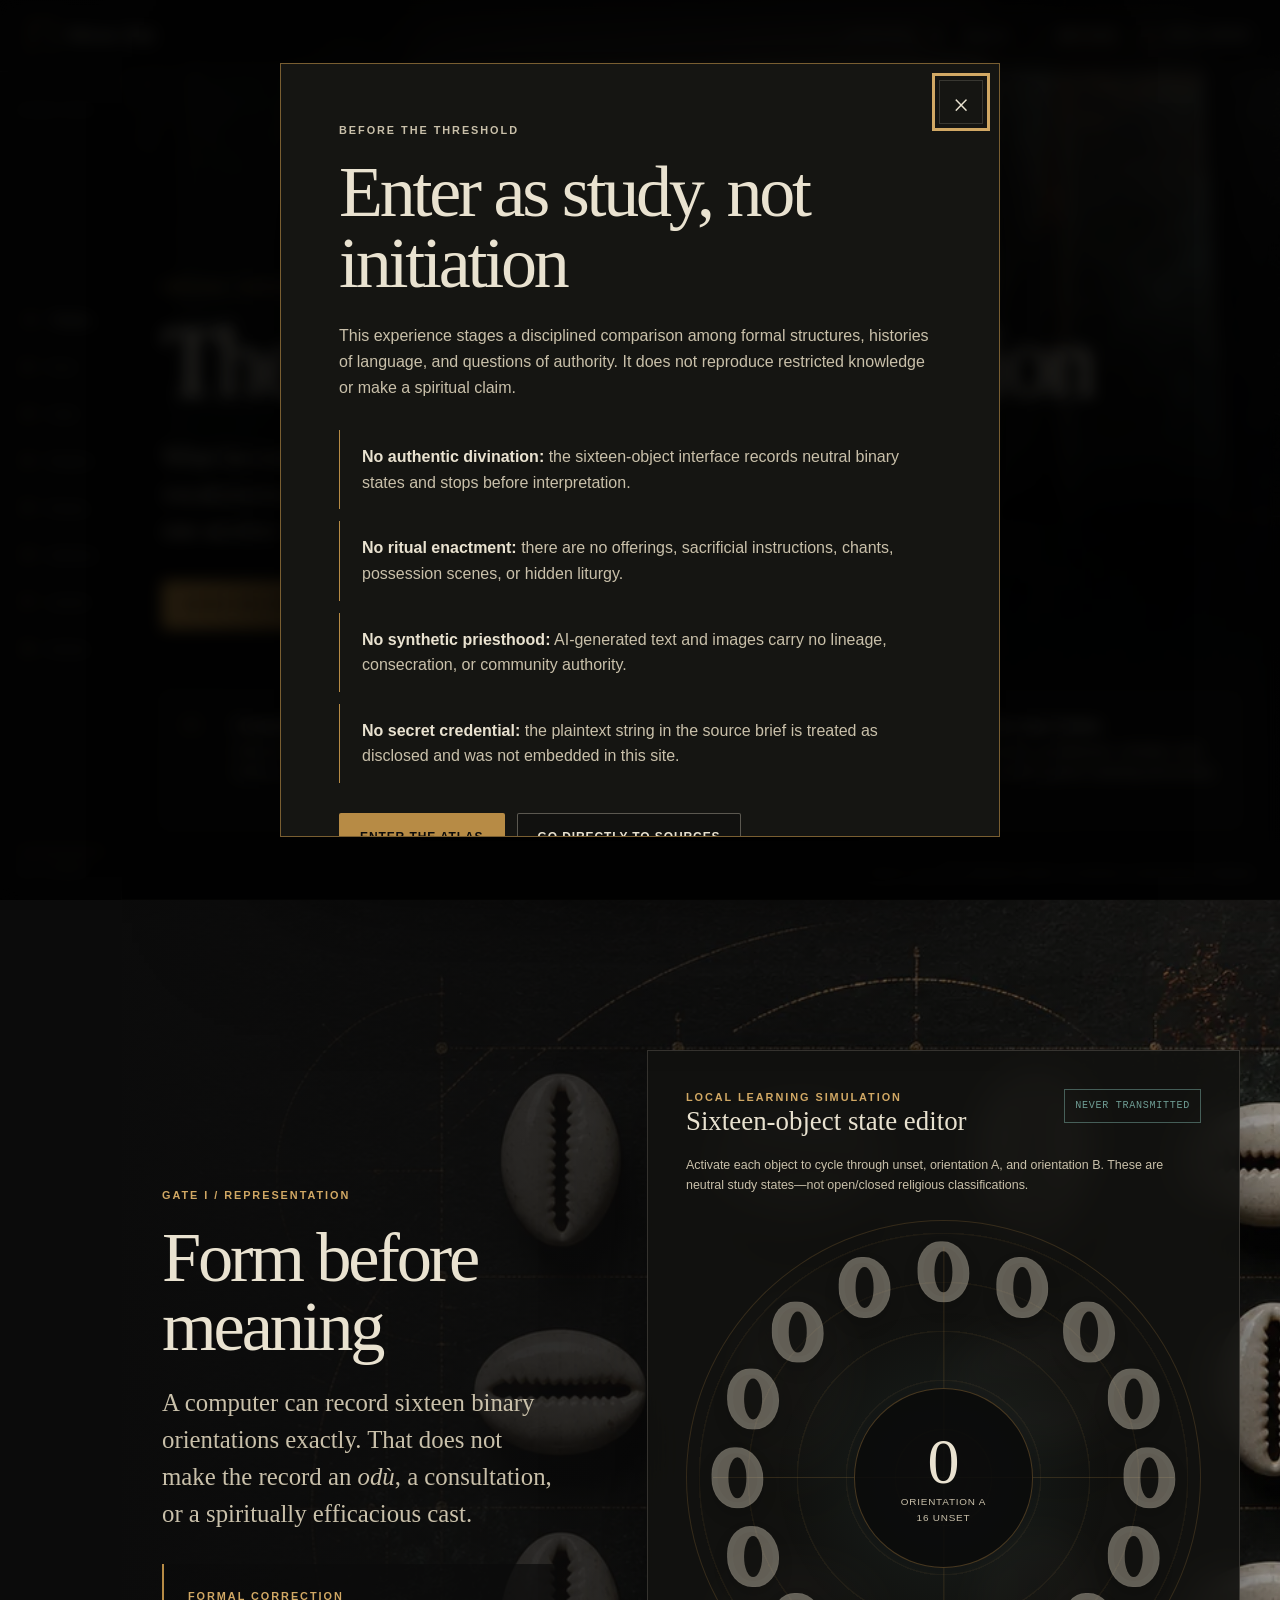
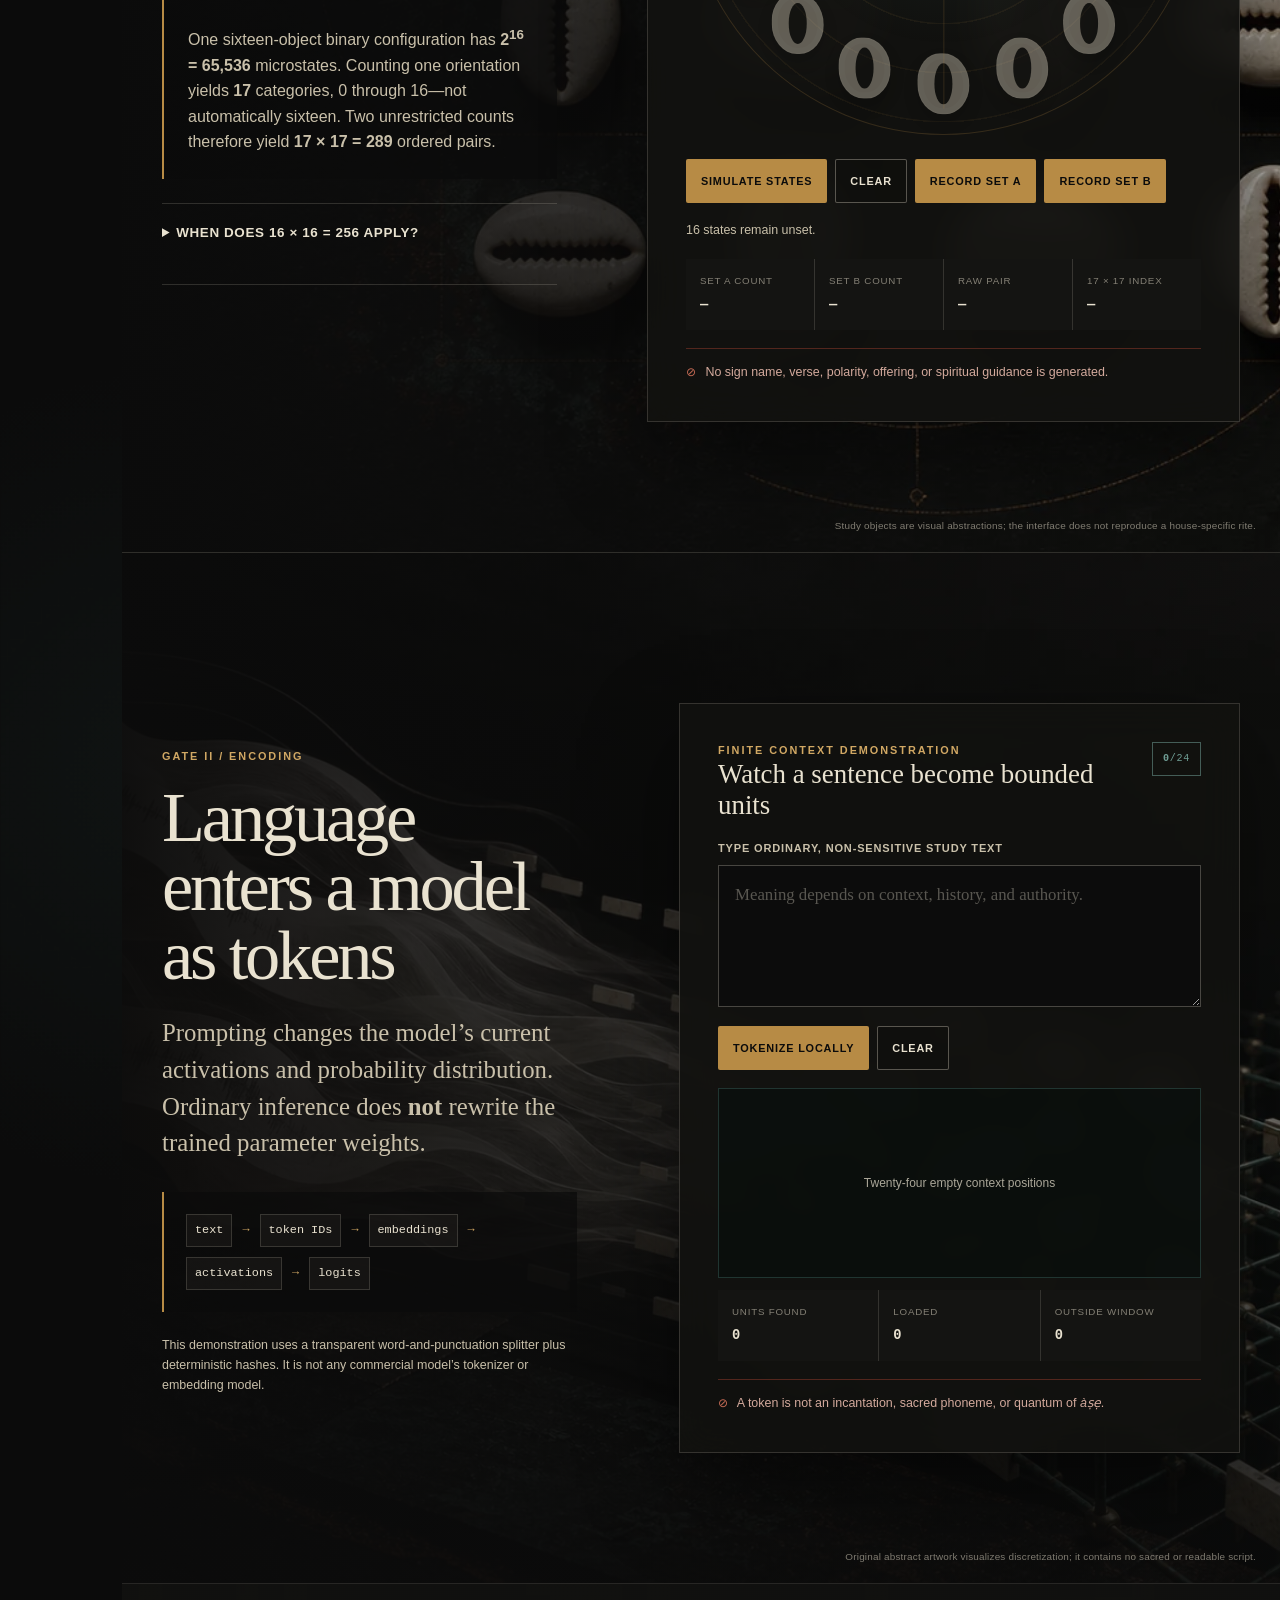
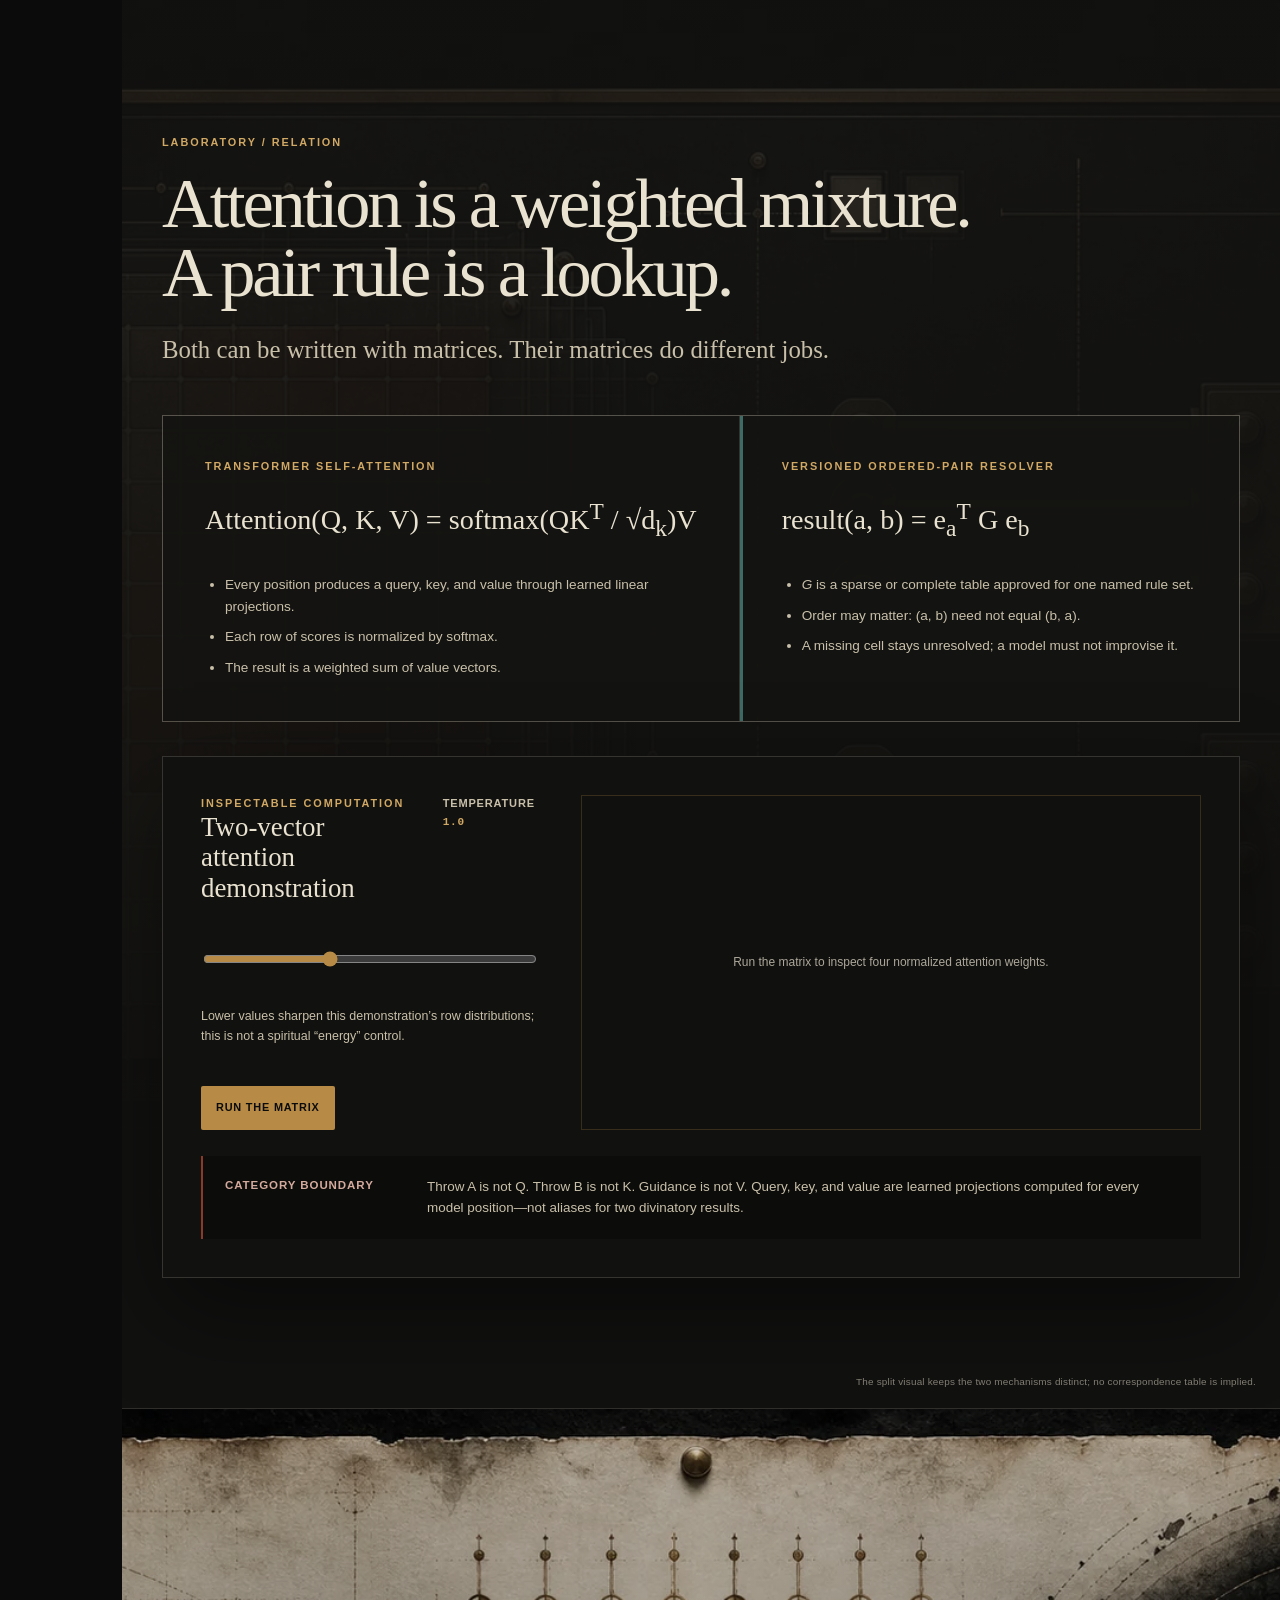
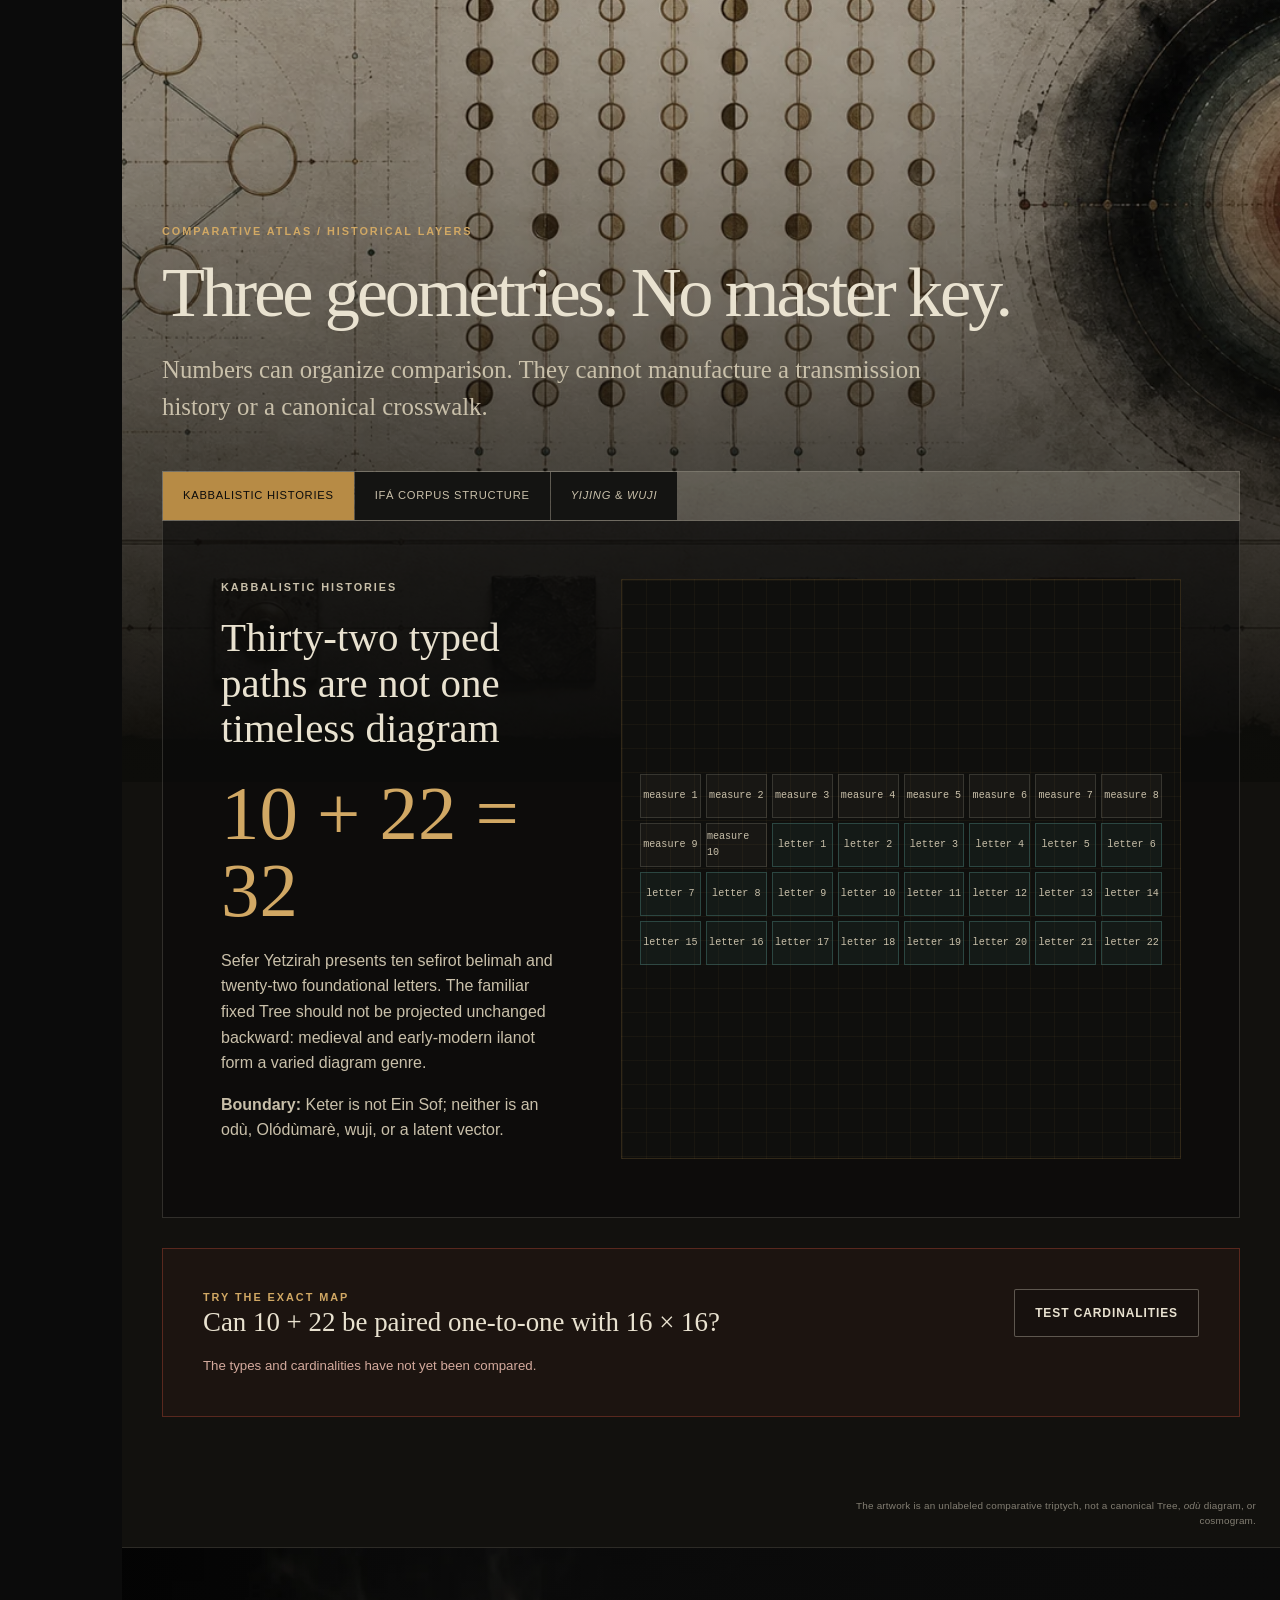
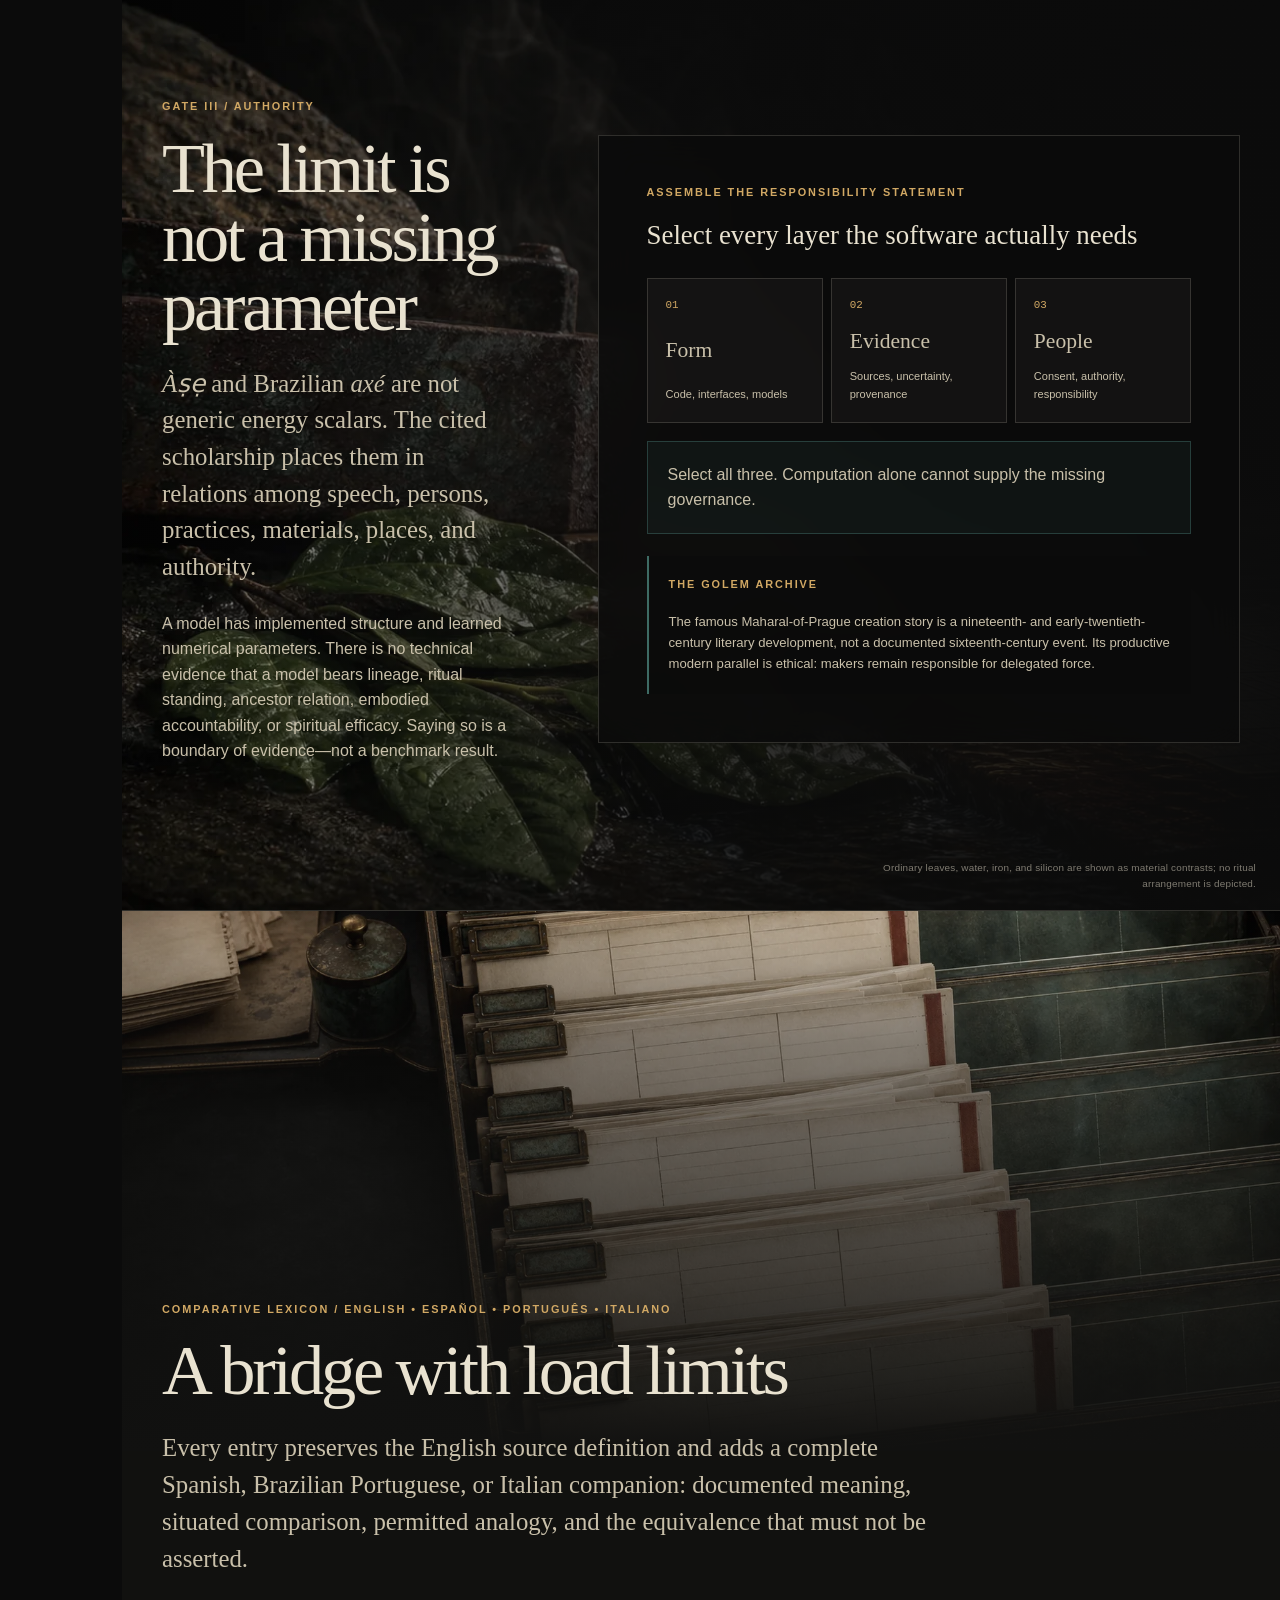
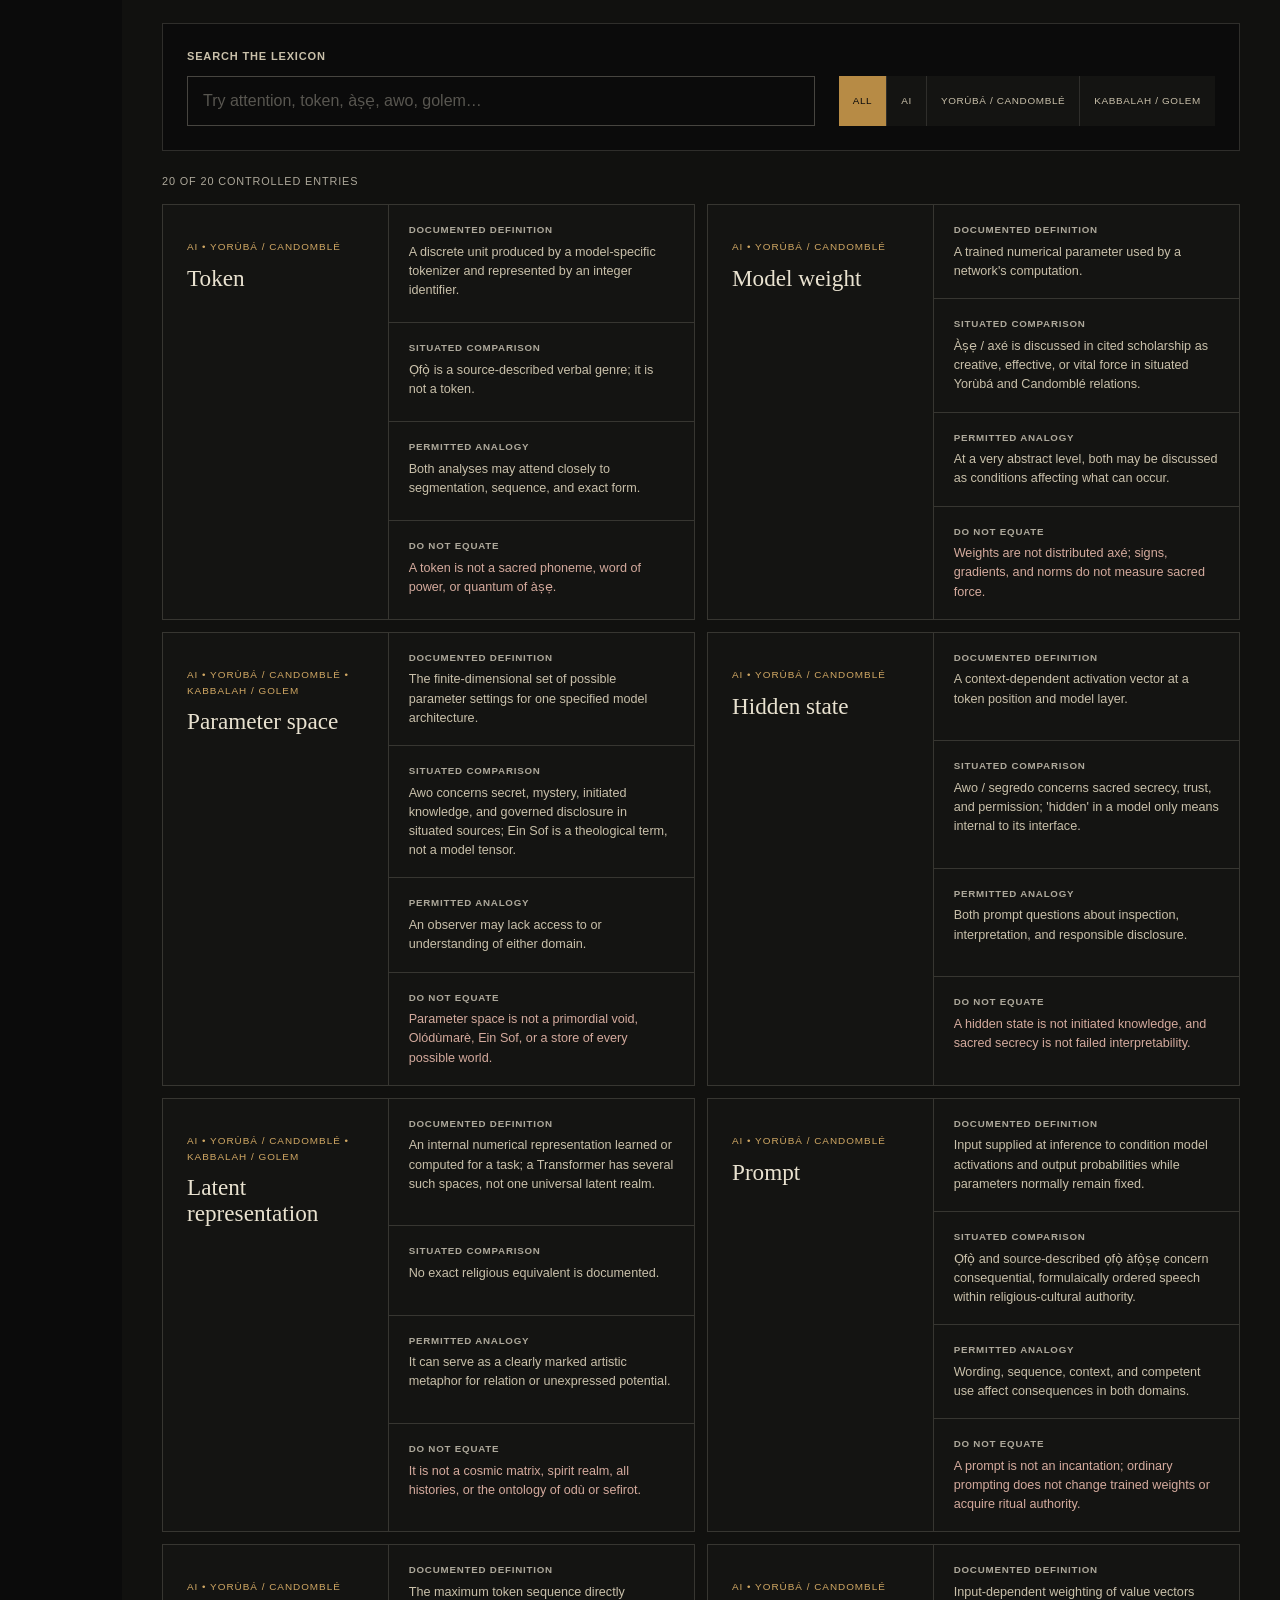
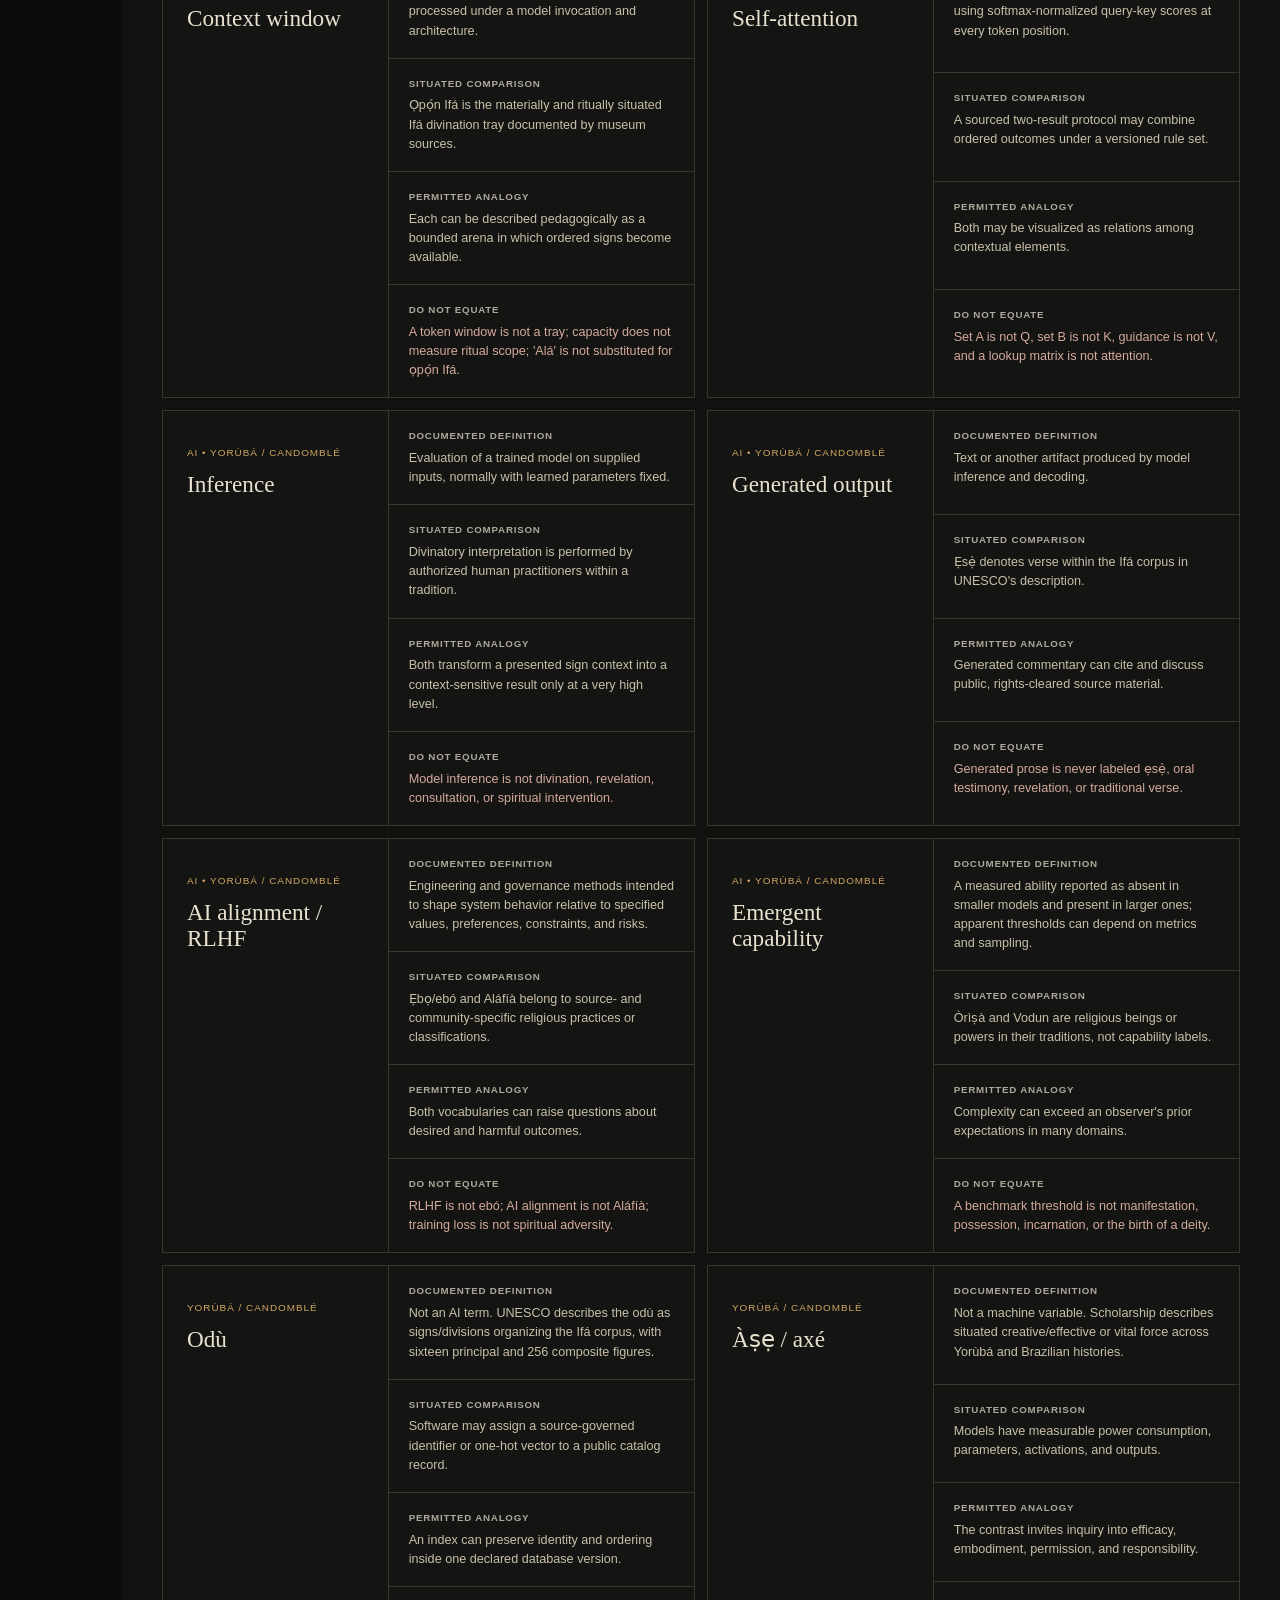
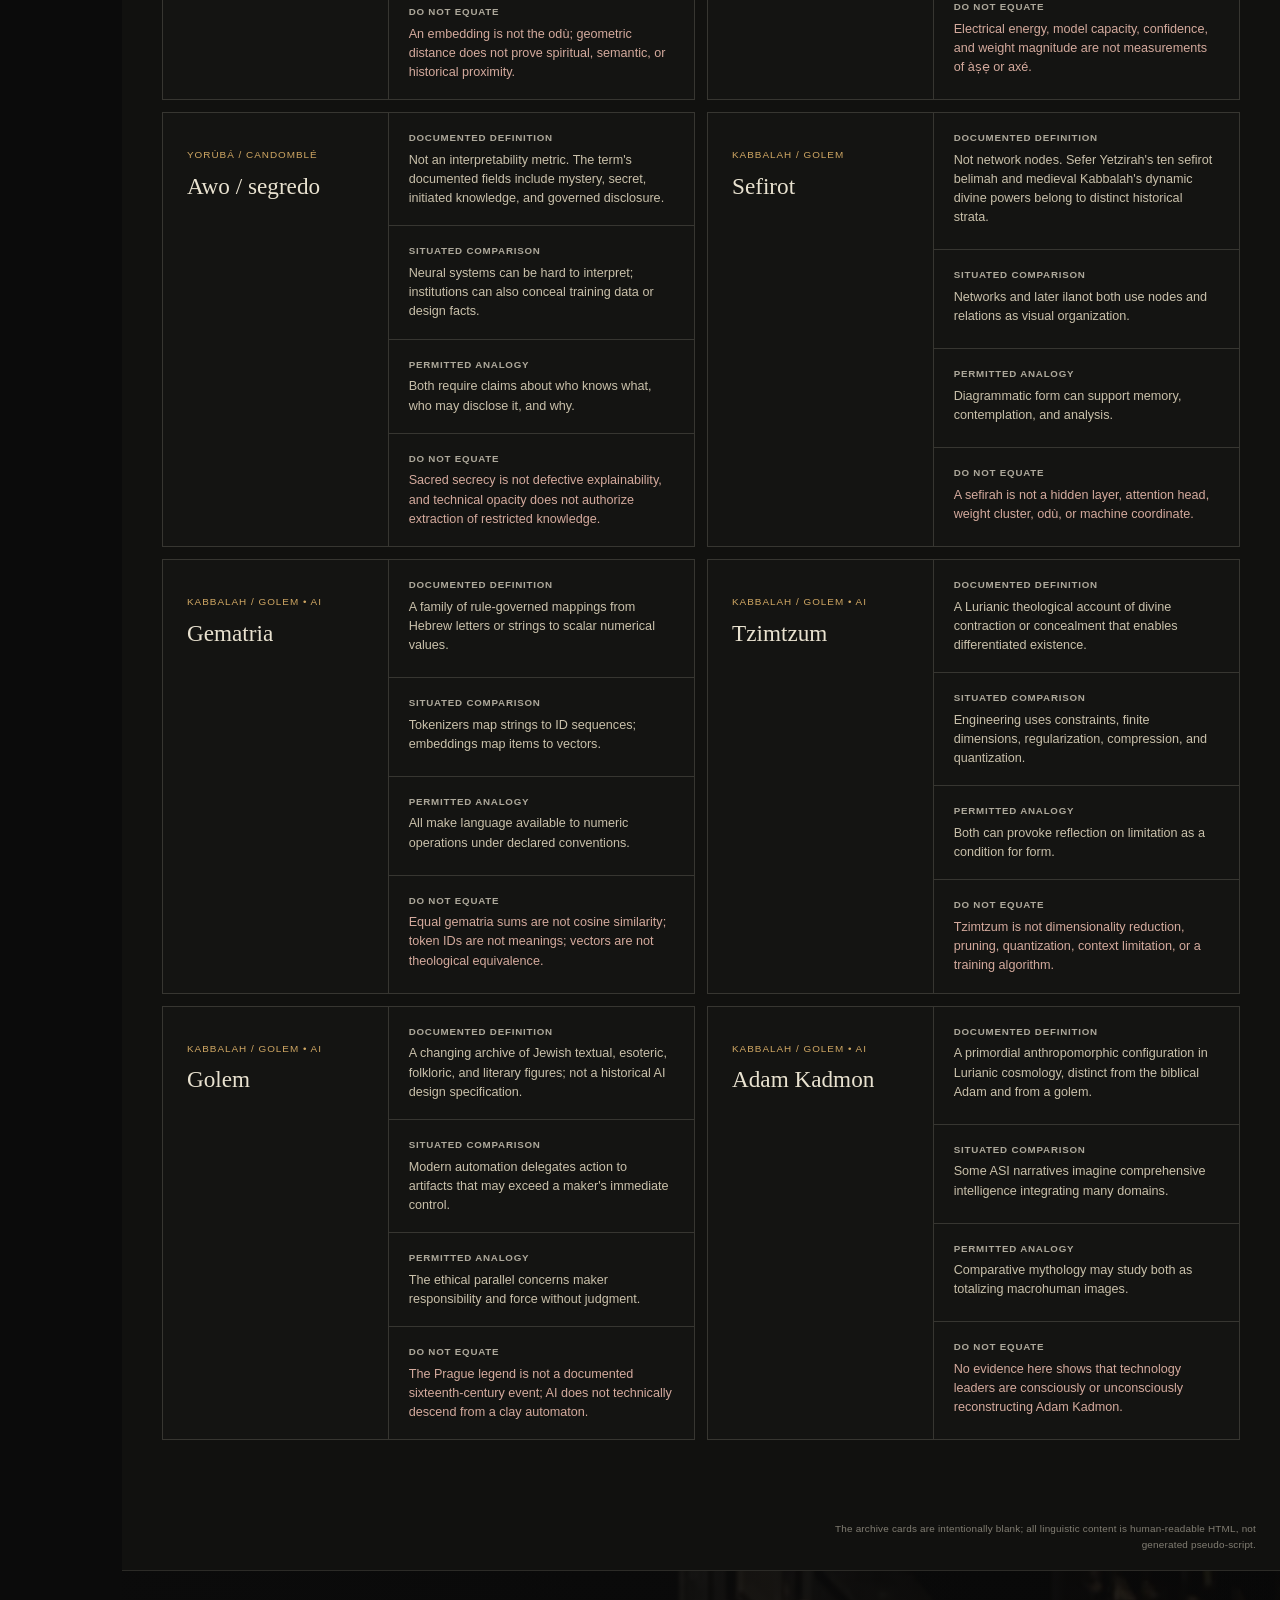
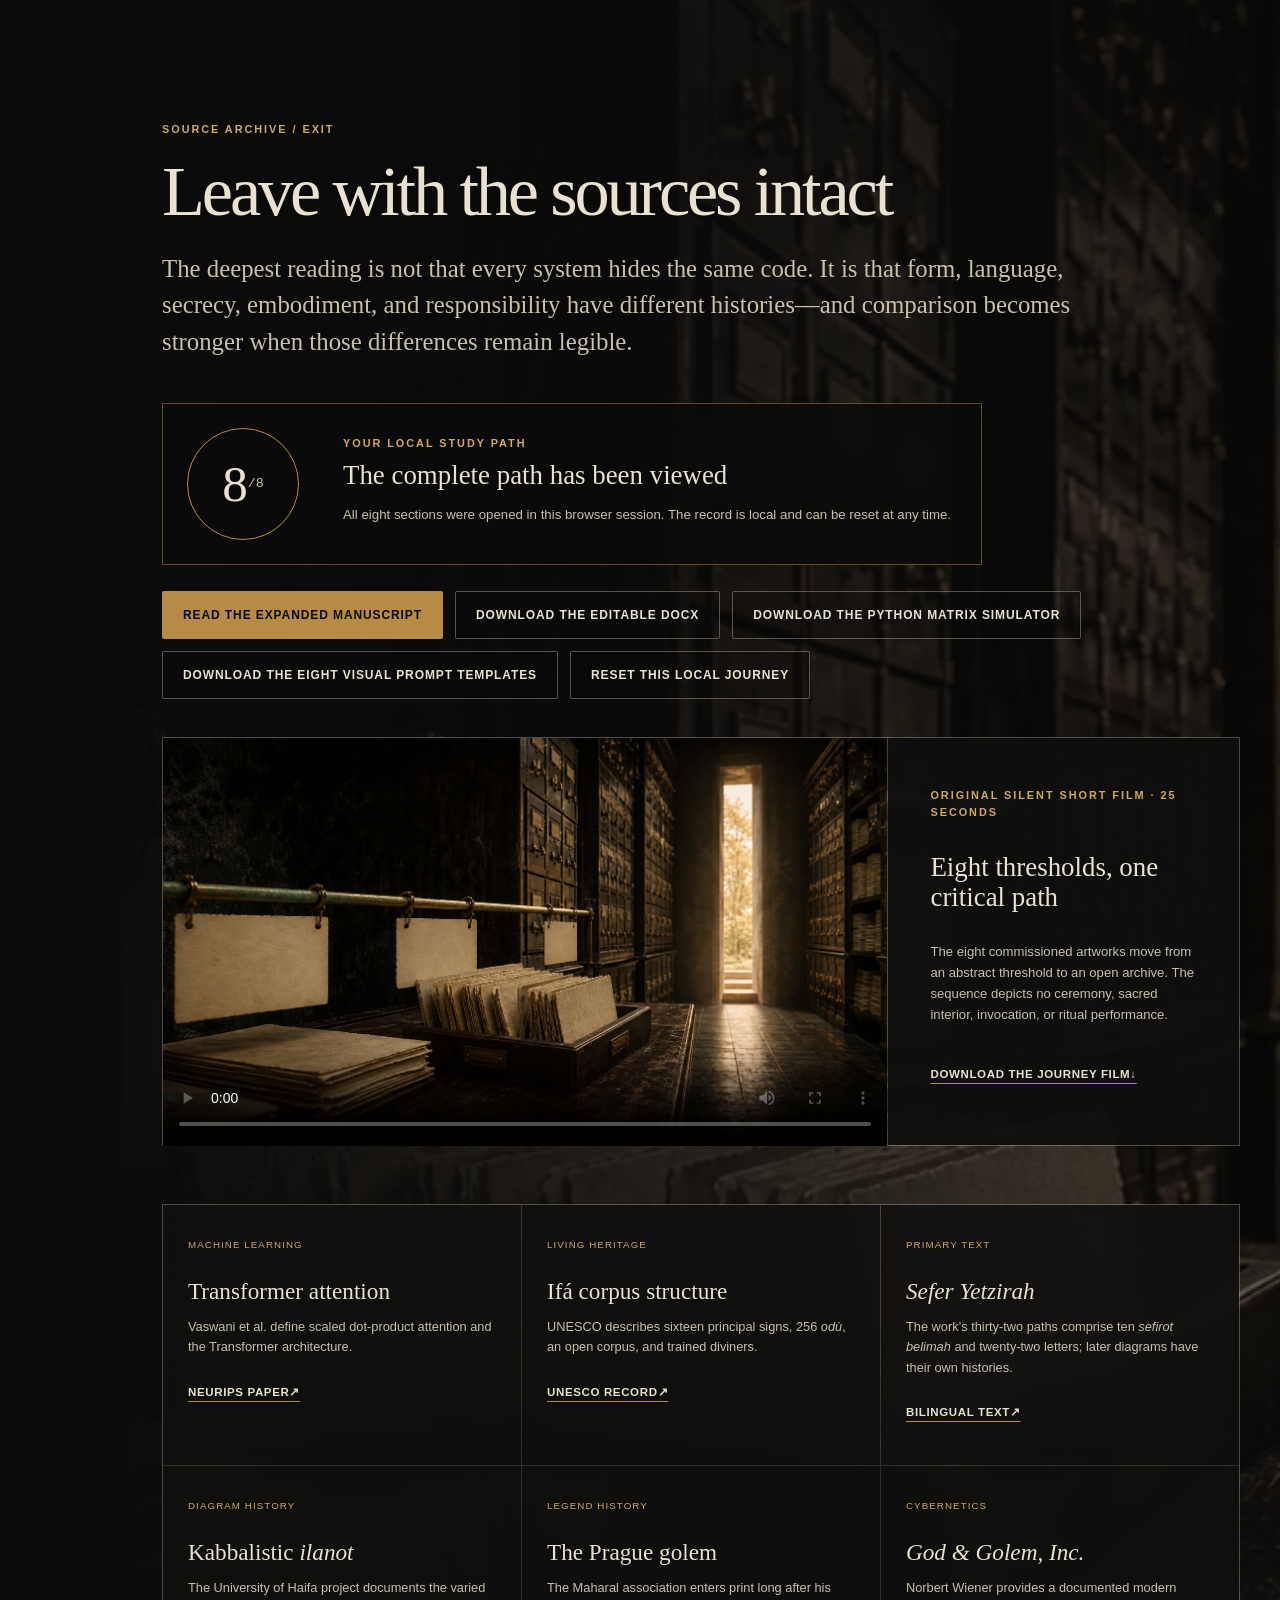
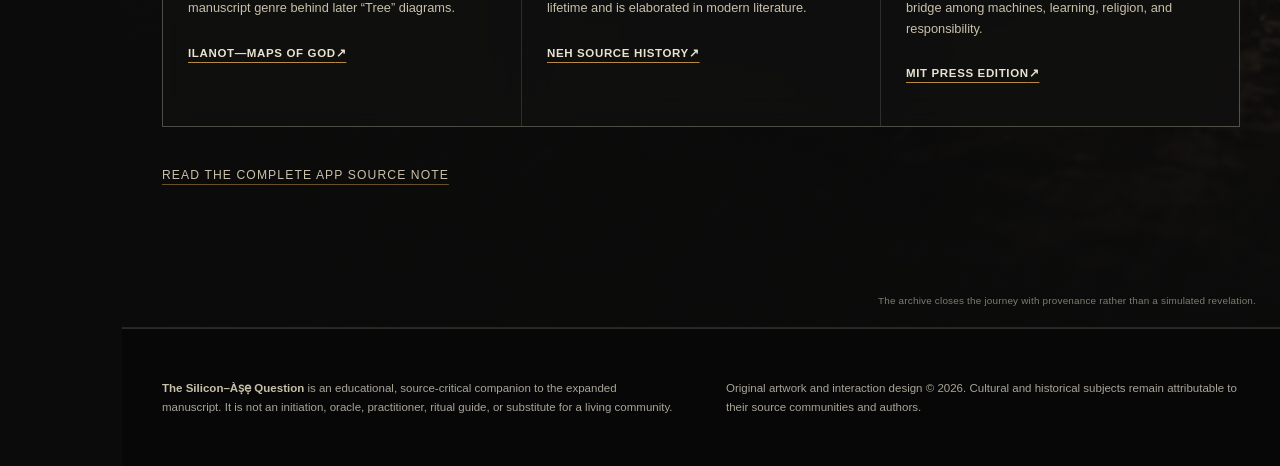
==== index.html @ b6865cd1 "Publish four-language Silicon-Ase atlas" ====
<!doctype html>
<html lang="en">
<head>
  <meta charset="utf-8">
  <meta name="viewport" content="width=device-width, initial-scale=1">
  <meta name="theme-color" content="#0b0b0b">
  <meta name="description" content="A source-critical interactive atlas comparing transformer computation, Ifá and Candomblé terminology, Kabbalistic history, and the limits of analogy.">
  <title>The Silicon–Àṣẹ Question — A Critical Interactive Atlas</title>
  <link rel="manifest" href="manifest.webmanifest">
  <link rel="icon" href="assets/icon.svg" type="image/svg+xml">
  <link rel="stylesheet" href="styles.css">
  <script src="i18n/es.js" defer></script>
  <script src="i18n/pt-BR.js" defer></script>
  <script src="i18n/it.js" defer></script>
  <script src="i18n.js" defer></script>
  <script src="app.js" defer></script>
</head>
<body>
  <a class="skip-link" href="#main">Skip to the atlas</a>

  <header class="site-header" aria-label="Primary navigation">
    <a class="wordmark" href="#threshold" aria-label="Return to the threshold">
      <span class="wordmark-mark" aria-hidden="true"></span>
      <span>Silicon–Àṣẹ</span>
    </a>
    <nav class="header-nav" aria-label="Atlas controls">
      <div class="language-control">
        <label for="language-select">Language</label>
        <span class="language-select-wrap">
          <select id="language-select" aria-label="Language">
            <option value="en" data-i18n-skip>EN · English</option>
            <option value="es" data-i18n-skip>ES · Español</option>
            <option value="pt-BR" data-i18n-skip>PT · Português</option>
            <option value="it" data-i18n-skip>IT · Italiano</option>
          </select>
        </span>
      </div>
      <button class="text-button" type="button" data-open-dialog="method-dialog" aria-label="Method and boundaries">Method</button>
      <button class="sound-toggle" type="button" id="motion-toggle" aria-pressed="false">
        <span aria-hidden="true">◌</span>
        <span>Still mode</span>
      </button>
    </nav>
  </header>

  <aside class="journey-rail" aria-label="Journey progress">
    <p class="rail-label">Study path</p>
    <ol>
      <li><a href="#threshold" data-nav-section="1"><span>01</span><em>Threshold</em></a></li>
      <li><a href="#form" data-nav-section="2"><span>02</span><em>Form</em></a></li>
      <li><a href="#code" data-nav-section="3"><span>03</span><em>Code</em></a></li>
      <li><a href="#attention" data-nav-section="4"><span>04</span><em>Relation</em></a></li>
      <li><a href="#emanation" data-nav-section="5"><span>05</span><em>Emanation</em></a></li>
      <li><a href="#authority" data-nav-section="6"><span>06</span><em>Authority</em></a></li>
      <li><a href="#lexicon" data-nav-section="7"><span>07</span><em>Lexicon</em></a></li>
      <li><a href="#archive" data-nav-section="8"><span>08</span><em>Archive</em></a></li>
    </ol>
    <div class="rail-progress" aria-hidden="true"><span id="rail-progress-fill"></span></div>
    <p class="rail-status"><span id="journey-count">0</span>/8 viewed</p>
  </aside>

  <main id="main">
    <section class="chapter hero" id="threshold" data-section="1" aria-labelledby="threshold-title">
      <video class="hero-video" id="hero-video" muted loop playsinline poster="assets/images/01-threshold.webp" aria-hidden="true">
        <source src="assets/video/threshold-loop.mp4" type="video/mp4">
      </video>
      <div class="image-scrim" aria-hidden="true"></div>
      <div class="chapter-inner hero-inner">
        <p class="eyebrow">Critical comparative atlas <span>•</span> Local computation <span>•</span> No spiritual claims</p>
        <h1 id="threshold-title" data-i18n-skip>The Silicon–<i lang="yo">Àṣẹ</i> Question</h1>
        <p class="hero-deck">What becomes visible when transformer mathematics, Ifá and Candomblé vocabularies, Kabbalistic histories, and the golem archive are placed beside one another—without declaring them identical?</p>
        <div class="hero-actions">
          <a class="primary-action" href="#form">Enter the first study gate <span aria-hidden="true">↓</span></a>
          <button class="secondary-action" type="button" data-open-dialog="orientation-dialog">Read the orientation</button>
        </div>
        <div class="hero-ledger" aria-label="Three rules for this atlas">
          <div><span>01</span><p><strong>Comparison is not conversion.</strong> Shared shapes do not establish shared history or ontology.</p></div>
          <div><span>02</span><p><strong>Simulation is not consultation.</strong> Nothing here produces a sign, verse, remedy, or spiritual diagnosis.</p></div>
          <div><span>03</span><p><strong>Authority stays human.</strong> Communities, practitioners, scholars, and source holders govern meaning and access.</p></div>
        </div>
      </div>
      <p class="media-note">Original AI-generated interpretive artwork; no ceremony or sacred interior is depicted.</p>
    </section>

    <section class="chapter image-panel form-section" id="form" data-section="2" aria-labelledby="form-title">
      <div class="section-image" role="img" aria-label="Sixteen cowrie shells in two orientations on a contemporary measurement grid; an educational still life, not a cast in progress"></div>
      <div class="chapter-inner split-layout">
        <div class="chapter-copy">
          <p class="gate-number">Gate I / Representation</p>
          <h2 id="form-title">Form before meaning</h2>
          <p class="chapter-lead">A computer can record sixteen binary orientations exactly. That does not make the record an <i lang="yo">odù</i>, a consultation, or a spiritually efficacious cast.</p>
          <div class="boundary-card">
            <p class="mini-label">Formal correction</p>
            <p>One sixteen-object binary configuration has <strong>2<sup>16</sup> = 65,536</strong> microstates. Counting one orientation yields <strong>17</strong> categories, 0 through 16—not automatically sixteen. Two unrestricted counts therefore yield <strong>17 × 17 = 289</strong> ordered pairs.</p>
          </div>
          <details>
            <summary>When does 16 × 16 = 256 apply?</summary>
            <p>Only after a named, versioned, source-governed rule maps each result into exactly sixteen categories. If that premise is established, the ordered sign pair has 256 cells. This atlas supplies no religious mapping table.</p>
          </details>
        </div>

        <div class="instrument-card shell-lab" aria-labelledby="shell-lab-title">
          <div class="instrument-heading">
            <div>
              <p class="mini-label">Local learning simulation</p>
              <h3 id="shell-lab-title">Sixteen-object state editor</h3>
            </div>
            <span class="local-badge">Never transmitted</span>
          </div>
          <p class="instrument-note">Activate each object to cycle through unset, orientation A, and orientation B. These are neutral study states—not open/closed religious classifications.</p>
          <div class="shell-stage">
            <div id="shell-grid" class="shell-grid" role="group" aria-label="Sixteen neutral study objects"></div>
            <div class="count-core" aria-live="polite">
              <strong id="orientation-a-count">0</strong>
              <span>orientation A</span>
              <small id="unset-count">16 unset</small>
            </div>
          </div>
          <div class="instrument-controls">
            <button class="control-button" type="button" id="randomize-shells">Simulate states</button>
            <button class="control-button quiet" type="button" id="clear-shells">Clear</button>
            <button class="control-button" type="button" id="save-throw-a">Record set A</button>
            <button class="control-button" type="button" id="save-throw-b">Record set B</button>
          </div>
          <p class="status-line" id="shell-status" role="status">Complete all sixteen states to record a set.</p>
          <div class="pair-ledger" aria-label="Ordered pair ledger">
            <div><span>Set A count</span><strong id="throw-a-value">—</strong></div>
            <div><span>Set B count</span><strong id="throw-b-value">—</strong></div>
            <div><span>Raw pair</span><strong id="pair-value">—</strong></div>
            <div><span>17 × 17 index</span><strong id="pair-index">—</strong></div>
          </div>
          <p class="hard-stop"><span aria-hidden="true">⊘</span> No sign name, verse, polarity, offering, or spiritual guidance is generated.</p>
        </div>
      </div>
      <p class="media-note">Study objects are visual abstractions; the interface does not reproduce a house-specific rite.</p>
    </section>

    <section class="chapter code-section" id="code" data-section="3" aria-labelledby="code-title">
      <div class="code-backdrop" aria-hidden="true"></div>
      <canvas id="token-canvas" class="token-canvas" aria-hidden="true"></canvas>
      <div class="chapter-inner code-layout">
        <div class="chapter-copy code-copy">
          <p class="gate-number">Gate II / Encoding</p>
          <h2 id="code-title">Language enters a model as tokens</h2>
          <p class="chapter-lead">Prompting changes the model’s current activations and probability distribution. Ordinary inference does <strong>not</strong> rewrite the trained parameter weights.</p>
          <div class="equation-card" aria-label="Simplified inference pipeline">
            <span>text</span><b aria-hidden="true">→</b><span>token IDs</span><b aria-hidden="true">→</b><span>embeddings</span><b aria-hidden="true">→</b><span>activations</span><b aria-hidden="true">→</b><span>logits</span>
          </div>
          <p class="source-note">This demonstration uses a transparent word-and-punctuation splitter plus deterministic hashes. It is not any commercial model’s tokenizer or embedding model.</p>
        </div>

        <div class="instrument-card tokenizer-lab">
          <div class="instrument-heading">
            <div>
              <p class="mini-label">Finite context demonstration</p>
              <h3>Watch a sentence become bounded units</h3>
            </div>
            <span class="context-meter"><strong id="context-used">0</strong>/24</span>
          </div>
          <label for="prompt-input">Type ordinary, non-sensitive study text</label>
          <textarea id="prompt-input" rows="4" maxlength="500" spellcheck="true" placeholder="Meaning depends on context, history, and authority."></textarea>
          <div class="instrument-controls">
            <button class="control-button" type="button" id="tokenize-button">Tokenize locally</button>
            <button class="control-button quiet" type="button" id="clear-prompt">Clear</button>
          </div>
          <div class="token-window" id="token-window" aria-live="polite" aria-label="Demonstration context window">
            <p class="empty-state">Twenty-four empty context positions</p>
          </div>
          <div class="token-readout">
            <div><span>Units found</span><strong id="token-total">0</strong></div>
            <div><span>Loaded</span><strong id="token-loaded">0</strong></div>
            <div><span>Outside window</span><strong id="token-overflow">0</strong></div>
          </div>
          <p class="hard-stop"><span aria-hidden="true">⊘</span> A token is not an incantation, sacred phoneme, or quantum of <i lang="yo">àṣẹ</i>.</p>
        </div>
      </div>
      <p class="media-note">Original abstract artwork visualizes discretization; it contains no sacred or readable script.</p>
    </section>

    <section class="chapter image-panel attention-section" id="attention" data-section="4" aria-labelledby="attention-title">
      <div class="section-image" role="img" aria-label="Two distinct technical instruments: a dense attention matrix and a deterministic ordered-pair lookup"></div>
      <div class="chapter-inner">
        <div class="section-heading wide-heading">
          <p class="gate-number">Laboratory / Relation</p>
          <h2 id="attention-title">Attention is a weighted mixture. A pair rule is a lookup.</h2>
          <p class="chapter-lead">Both can be written with matrices. Their matrices do different jobs.</p>
        </div>

        <div class="comparison-grid">
          <article class="formula-panel">
            <p class="mini-label">Transformer self-attention</p>
            <p class="display-equation">Attention(Q, K, V) = softmax(QK<sup>T</sup> / √d<sub>k</sub>)V</p>
            <ul>
              <li>Every position produces a query, key, and value through learned linear projections.</li>
              <li>Each row of scores is normalized by softmax.</li>
              <li>The result is a weighted sum of value vectors.</li>
            </ul>
          </article>
          <article class="formula-panel pair-formula">
            <p class="mini-label">Versioned ordered-pair resolver</p>
            <p class="display-equation">result(a, b) = e<sub>a</sub><sup>T</sup> G e<sub>b</sub></p>
            <ul>
              <li><i>G</i> is a sparse or complete table approved for one named rule set.</li>
              <li>Order may matter: (a, b) need not equal (b, a).</li>
              <li>A missing cell stays unresolved; a model must not improvise it.</li>
            </ul>
          </article>
        </div>

        <div class="instrument-card attention-lab" aria-labelledby="attention-lab-title">
          <div class="instrument-heading">
            <div>
              <p class="mini-label">Inspectable computation</p>
              <h3 id="attention-lab-title">Two-vector attention demonstration</h3>
            </div>
            <label class="temperature-control" for="temperature">Temperature <output id="temperature-value">1.0</output></label>
          </div>
          <input id="temperature" type="range" min="0.4" max="2" step="0.1" value="1" aria-describedby="temperature-help">
          <p class="instrument-note" id="temperature-help">Lower values sharpen this demonstration’s row distributions; this is not a spiritual “energy” control.</p>
          <button class="control-button" type="button" id="run-attention">Run the matrix</button>
          <div class="matrix-output" id="matrix-output" aria-live="polite">
            <p class="empty-state">Run the matrix to inspect four normalized attention weights.</p>
          </div>
          <div class="non-equivalence-banner">
            <strong>Category boundary</strong>
            <p>Throw A is not Q. Throw B is not K. Guidance is not V. Query, key, and value are learned projections computed for every model position—not aliases for two divinatory results.</p>
          </div>
        </div>
      </div>
      <p class="media-note">The split visual keeps the two mechanisms distinct; no correspondence table is implied.</p>
    </section>

    <section class="chapter emanation-section" id="emanation" data-section="5" aria-labelledby="emanation-title">
      <div class="emanation-image" role="img" aria-label="An archival triptych of three separate unlabeled diagram fields"></div>
      <div class="chapter-inner emanation-inner">
        <div class="section-heading">
          <p class="gate-number">Comparative atlas / Historical layers</p>
          <h2 id="emanation-title">Three geometries. No master key.</h2>
          <p class="chapter-lead">Numbers can organize comparison. They cannot manufacture a transmission history or a canonical crosswalk.</p>
        </div>

        <div class="atlas-tabs" role="tablist" aria-label="Select a historical system">
          <button role="tab" aria-selected="true" aria-controls="atlas-panel" id="tab-kabbalah" data-atlas="kabbalah">Kabbalistic histories</button>
          <button role="tab" aria-selected="false" aria-controls="atlas-panel" id="tab-ifa" data-atlas="ifa">Ifá corpus structure</button>
          <button role="tab" aria-selected="false" aria-controls="atlas-panel" id="tab-yijing" data-atlas="yijing"><i>Yijing</i> &amp; <i>wuji</i></button>
        </div>
        <div class="atlas-panel" id="atlas-panel" role="tabpanel" aria-live="polite" aria-labelledby="tab-kabbalah">
          <div class="atlas-copy" id="atlas-copy"></div>
          <div class="atlas-diagram" id="atlas-diagram" aria-label="Abstract cardinality diagram"></div>
        </div>
        <div class="impossible-map">
          <div>
            <p class="mini-label">Try the exact map</p>
            <h3>Can 10 + 22 be paired one-to-one with 16 × 16?</h3>
          </div>
          <button class="secondary-action" type="button" id="test-crosswalk">Test cardinalities</button>
          <p id="crosswalk-result" role="status">The types and cardinalities have not yet been compared.</p>
        </div>
      </div>
      <p class="media-note">The artwork is an unlabeled comparative triptych, not a canonical Tree, <i lang="yo">odù</i> diagram, or cosmogram.</p>
    </section>

    <section class="chapter image-panel authority-section" id="authority" data-section="6" aria-labelledby="authority-title">
      <div class="section-image" role="img" aria-label="Leaves, water, weathered iron, breath-like mist, and an inert silicon plane"></div>
      <div class="chapter-inner authority-layout">
        <div class="chapter-copy">
          <p class="gate-number">Gate III / Authority</p>
          <h2 id="authority-title">The limit is not a missing parameter</h2>
          <p class="chapter-lead"><i lang="yo">Àṣẹ</i> and Brazilian <i lang="pt-BR">axé</i> are not generic energy scalars. The cited scholarship places them in relations among speech, persons, practices, materials, places, and authority.</p>
          <p>A model has implemented structure and learned numerical parameters. There is no technical evidence that a model bears lineage, ritual standing, ancestor relation, embodied accountability, or spiritual efficacy. Saying so is a boundary of evidence—not a benchmark result.</p>
        </div>
        <div class="authority-instrument">
          <p class="mini-label">Assemble the responsibility statement</p>
          <h3>Select every layer the software actually needs</h3>
          <div class="authority-choices" role="group" aria-label="Responsibility layers">
            <button type="button" data-authority="form" aria-pressed="false"><span>01</span><strong>Form</strong><small>Code, interfaces, models</small></button>
            <button type="button" data-authority="evidence" aria-pressed="false"><span>02</span><strong>Evidence</strong><small>Sources, uncertainty, provenance</small></button>
            <button type="button" data-authority="people" aria-pressed="false"><span>03</span><strong>People</strong><small>Consent, authority, responsibility</small></button>
          </div>
          <div class="authority-reveal" id="authority-reveal" aria-live="polite">
            <p>Select all three. Computation alone cannot supply the missing governance.</p>
          </div>
          <div class="golem-note">
            <p class="mini-label">The golem archive</p>
            <p>The famous Maharal-of-Prague creation story is a nineteenth- and early-twentieth-century literary development, not a documented sixteenth-century event. Its productive modern parallel is ethical: makers remain responsible for delegated force.</p>
          </div>
        </div>
      </div>
      <p class="media-note">Ordinary leaves, water, iron, and silicon are shown as material contrasts; no ritual arrangement is depicted.</p>
    </section>

    <section class="chapter lexicon-section" id="lexicon" data-section="7" aria-labelledby="lexicon-title">
      <div class="lexicon-image" role="img" aria-label="Blank archival reference cards with source, analogy, and boundary columns"></div>
      <div class="chapter-inner lexicon-inner">
        <div class="section-heading wide-heading">
          <p class="gate-number">Comparative lexicon / English • Español • Português • Italiano</p>
          <h2 id="lexicon-title">A bridge with load limits</h2>
          <p class="chapter-lead">Every entry preserves the English source definition and adds a complete Spanish, Brazilian Portuguese, or Italian companion: documented meaning, situated comparison, permitted analogy, and the equivalence that must not be asserted.</p>
        </div>
        <div class="lexicon-controls">
          <label for="lexicon-search">Search the lexicon</label>
          <input id="lexicon-search" type="search" placeholder="Try attention, token, àṣẹ, awo, golem…" autocomplete="off">
          <div class="filter-chips" role="group" aria-label="Filter lexicon">
            <button type="button" aria-pressed="true" data-filter="all">All</button>
            <button type="button" aria-pressed="false" data-filter="ai">AI</button>
            <button type="button" aria-pressed="false" data-filter="yoruba">Yorùbá / Candomblé</button>
            <button type="button" aria-pressed="false" data-filter="kabbalah">Kabbalah / golem</button>
          </div>
        </div>
        <p class="results-count" id="lexicon-count" aria-live="polite"></p>
        <div class="lexicon-grid" id="lexicon-grid"></div>
      </div>
      <p class="media-note">The archive cards are intentionally blank; all linguistic content is human-readable HTML, not generated pseudo-script.</p>
    </section>

    <section class="chapter archive-section" id="archive" data-section="8" aria-labelledby="archive-title">
      <div class="archive-image" role="img" aria-label="A quiet archive corridor with source folders and daylight at the exit"></div>
      <div class="archive-scrim" aria-hidden="true"></div>
      <div class="chapter-inner archive-inner">
        <p class="gate-number">Source archive / Exit</p>
        <h2 id="archive-title">Leave with the sources intact</h2>
        <p class="chapter-lead">The deepest reading is not that every system hides the same code. It is that form, language, secrecy, embodiment, and responsibility have different histories—and comparison becomes stronger when those differences remain legible.</p>

        <div class="completion-card">
          <div class="completion-ring" aria-hidden="true"><span id="completion-number">0</span><small>/8</small></div>
          <div>
            <p class="mini-label">Your local study path</p>
            <h3 id="completion-title">The archive is open</h3>
            <p id="completion-copy">Viewed sections are counted only for this browser session. No prompt, state pattern, or personal information leaves this device.</p>
          </div>
        </div>

        <div class="archive-actions">
          <a class="primary-action" href="downloads/The_Magnum_Opus_of_Universal_Divinatory_Systems_Expanded.pdf">Read the expanded manuscript</a>
          <a class="secondary-action" href="downloads/The_Magnum_Opus_of_Universal_Divinatory_Systems_Expanded.docx" download>Download the editable DOCX</a>
          <a class="secondary-action" href="downloads/desdobramento_attention_simulator.py" download>Download the Python matrix simulator</a>
          <a class="secondary-action" href="downloads/visual-prompt-templates.md" download>Download the eight visual prompt templates</a>
          <button class="secondary-action" type="button" id="reset-journey">Reset this local journey</button>
        </div>

        <figure class="archive-film">
          <div class="archive-film-frame">
            <video id="journey-video" controls playsinline preload="metadata" poster="assets/images/08-archive.webp" aria-label="Eight-stage visual journey through the atlas artwork">
              <source src="assets/video/atlas-journey.mp4" type="video/mp4">
            </video>
          </div>
          <figcaption>
            <p class="mini-label">Original silent short film · 25 seconds</p>
            <h3>Eight thresholds, one critical path</h3>
            <p>The eight commissioned artworks move from an abstract threshold to an open archive. The sequence depicts no ceremony, sacred interior, invocation, or ritual performance.</p>
            <a href="assets/video/atlas-journey.mp4" download>Download the journey film <span aria-hidden="true">↓</span></a>
          </figcaption>
        </figure>

        <div class="sources-grid" aria-label="Selected source pathways">
          <article>
            <span>Machine learning</span>
            <h3>Transformer attention</h3>
            <p>Vaswani et al. define scaled dot-product attention and the Transformer architecture.</p>
            <a href="https://papers.nips.cc/paper/7181-attention-is-all-you-need" target="_blank" rel="noreferrer">NeurIPS paper <span aria-hidden="true">↗</span></a>
          </article>
          <article>
            <span>Living heritage</span>
            <h3>Ifá corpus structure</h3>
            <p>UNESCO describes sixteen principal signs, 256 <i lang="yo">odù</i>, an open corpus, and trained diviners.</p>
            <a href="https://ich.unesco.org/en/RL/ifa-divination-system-00146" target="_blank" rel="noreferrer">UNESCO record <span aria-hidden="true">↗</span></a>
          </article>
          <article>
            <span>Primary text</span>
            <h3><i>Sefer Yetzirah</i></h3>
            <p>The work’s thirty-two paths comprise ten <i>sefirot belimah</i> and twenty-two letters; later diagrams have their own histories.</p>
            <a href="https://www.sefaria.org/Sefer_Yetzirah.1?lang=bi" target="_blank" rel="noreferrer">Bilingual text <span aria-hidden="true">↗</span></a>
          </article>
          <article>
            <span>Diagram history</span>
            <h3>Kabbalistic <i>ilanot</i></h3>
            <p>The University of Haifa project documents the varied manuscript genre behind later “Tree” diagrams.</p>
            <a href="https://ilanot.haifa.ac.il/site/" target="_blank" rel="noreferrer">Ilanot—Maps of God <span aria-hidden="true">↗</span></a>
          </article>
          <article>
            <span>Legend history</span>
            <h3>The Prague golem</h3>
            <p>The Maharal association enters print long after his lifetime and is elaborated in modern literature.</p>
            <a href="https://www.neh.gov/humanities/2008/septemberoctober/curio/golem-revival" target="_blank" rel="noreferrer">NEH source history <span aria-hidden="true">↗</span></a>
          </article>
          <article>
            <span>Cybernetics</span>
            <h3><i>God &amp; Golem, Inc.</i></h3>
            <p>Norbert Wiener provides a documented modern bridge among machines, learning, religion, and responsibility.</p>
            <a href="https://mitpress.mit.edu/9780262730112/god-and-golem-inc/" target="_blank" rel="noreferrer">MIT Press edition <span aria-hidden="true">↗</span></a>
          </article>
        </div>
        <button class="text-button source-button" type="button" data-open-dialog="sources-dialog">Read the complete app source note</button>
      </div>
      <p class="media-note">The archive closes the journey with provenance rather than a simulated revelation.</p>
    </section>
  </main>

  <footer>
    <p><strong>The Silicon–Àṣẹ Question</strong> is an educational, source-critical companion to the expanded manuscript. It is not an initiation, oracle, practitioner, ritual guide, or substitute for a living community.</p>
    <p>Original artwork and interaction design © 2026. Cultural and historical subjects remain attributable to their source communities and authors.</p>
  </footer>

  <dialog id="orientation-dialog" class="atlas-dialog" aria-labelledby="orientation-title">
    <form method="dialog">
      <button class="dialog-close" value="close" aria-label="Close orientation">×</button>
      <p class="gate-number">Before the threshold</p>
      <h2 id="orientation-title">Enter as study, not initiation</h2>
      <p>This experience stages a disciplined comparison among formal structures, histories of language, and questions of authority. It does not reproduce restricted knowledge or make a spiritual claim.</p>
      <ul class="dialog-rules">
        <li><strong>No authentic divination:</strong> the sixteen-object interface records neutral binary states and stops before interpretation.</li>
        <li><strong>No ritual enactment:</strong> there are no offerings, sacrificial instructions, chants, possession scenes, or hidden liturgy.</li>
        <li><strong>No synthetic priesthood:</strong> AI-generated text and images carry no lineage, consecration, or community authority.</li>
        <li><strong>No secret credential:</strong> the plaintext string in the source brief is treated as disclosed and was not embedded in this site.</li>
      </ul>
      <div class="dialog-actions">
        <button class="primary-action" value="enter" id="accept-orientation">Enter the atlas</button>
        <a class="secondary-action" href="#archive">Go directly to sources</a>
      </div>
    </form>
  </dialog>

  <dialog id="method-dialog" class="atlas-dialog" aria-labelledby="method-title">
    <form method="dialog">
      <button class="dialog-close" value="close" aria-label="Close method">×</button>
      <p class="gate-number">Method</p>
      <h2 id="method-title">Analogy under discipline</h2>
      <p>The atlas uses three evidence labels throughout the companion manuscript:</p>
      <dl class="method-list">
        <div><dt>Documented</dt><dd>A claim supported by a cited primary, institutional, or scholarly source.</dd></div>
        <div><dt>Formal</dt><dd>A mathematical or computational statement that follows from declared definitions.</dd></div>
        <div><dt>Interpretive</dt><dd>A clearly marked philosophical comparison that does not claim common origin or identity.</dd></div>
      </dl>
      <p>Where the requested premise conflicts with evidence—such as “prompts change weights,” “two shell counts automatically make 256,” or “the Prague golem is a sixteenth-century record”—the interface teaches the correction.</p>
      <div class="dialog-actions"><button class="primary-action" value="close">Return to the atlas</button></div>
    </form>
  </dialog>

  <dialog id="sources-dialog" class="atlas-dialog sources-dialog" aria-labelledby="sources-title">
    <form method="dialog">
      <button class="dialog-close" value="close" aria-label="Close source note">×</button>
      <p class="gate-number">Source note</p>
      <h2 id="sources-title">What this app uses—and refuses</h2>
      <p>The interface draws its technical account from the Transformer paper and current interpretability literature; its Ifá overview from UNESCO, museum records, and the manuscript’s cited linguistic and religious-studies sources; and its Kabbalah/golem history from <i>Sefer Yetzirah</i>, manuscript-history projects, scholarly publications, institutional archives, and Norbert Wiener.</p>
      <p>The app intentionally does not include a universal sign dictionary, a house-specific dual-result rule, ritual speech, sacred-name operations, offering instructions, or a database that converts <i lang="yo">odù</i>, <i>sefirot</i>, Hebrew letters, and model vectors into one table. Full references and limitations appear in Chapters 6 and 7 of the expanded manuscript.</p>
      <div class="dialog-actions"><button class="primary-action" value="close">Return to the archive</button></div>
    </form>
  </dialog>

  <div class="sr-only" aria-live="polite" id="live-announcer"></div>
</body>
</html>
---- styles.css ----
:root {
  color-scheme: dark;
  --ink: #0b0b0b;
  --ink-soft: #141412;
  --surface: #1b1b18;
  --surface-raised: #24231f;
  --bone: #e9e2d0;
  --bone-dim: #c9c0aa;
  --bronze: #b78b45;
  --bronze-bright: #d1a864;
  --verdigris: #3e6b64;
  --verdigris-bright: #6f9d94;
  --ember: #8b3a2a;
  --line: rgba(233, 226, 208, 0.16);
  --line-strong: rgba(183, 139, 69, 0.5);
  --serif: "Bodoni 72", Didot, "Iowan Old Style", "Palatino Linotype", Georgia, serif;
  --sans: "Avenir Next", Avenir, "Helvetica Neue", Helvetica, sans-serif;
  --mono: "SFMono-Regular", "Cascadia Mono", Menlo, Consolas, monospace;
  --max: 1280px;
  --rail: 122px;
  --ease: cubic-bezier(0.22, 1, 0.36, 1);
}

* {
  box-sizing: border-box;
}

html {
  scroll-behavior: smooth;
  background: var(--ink);
}

body {
  margin: 0;
  min-width: 320px;
  background:
    radial-gradient(circle at 14% 16%, rgba(62, 107, 100, 0.09), transparent 26rem),
    var(--ink);
  color: var(--bone);
  font-family: var(--sans);
  font-size: 16px;
  line-height: 1.6;
  text-rendering: optimizeLegibility;
  -webkit-font-smoothing: antialiased;
}

body::before {
  position: fixed;
  inset: 0;
  z-index: 20;
  pointer-events: none;
  content: "";
  opacity: 0.22;
  background-image: url("data:image/svg+xml,%3Csvg viewBox='0 0 180 180' xmlns='http://www.w3.org/2000/svg'%3E%3Cfilter id='n'%3E%3CfeTurbulence type='fractalNoise' baseFrequency='.8' numOctaves='3' stitchTiles='stitch'/%3E%3C/filter%3E%3Crect width='100%25' height='100%25' filter='url(%23n)' opacity='.10'/%3E%3C/svg%3E");
  mix-blend-mode: soft-light;
}

::selection {
  background: var(--bronze);
  color: var(--ink);
}

a {
  color: inherit;
}

button,
input,
textarea {
  font: inherit;
}

button,
a {
  -webkit-tap-highlight-color: transparent;
}

button {
  color: inherit;
}

:focus-visible {
  outline: 3px solid var(--bronze-bright);
  outline-offset: 4px;
}

.skip-link {
  position: fixed;
  top: 12px;
  left: 12px;
  z-index: 200;
  padding: 12px 18px;
  border-radius: 4px;
  background: var(--bone);
  color: var(--ink);
  transform: translateY(-160%);
  transition: transform 180ms ease;
}

.skip-link:focus {
  transform: translateY(0);
}

.sr-only {
  position: absolute !important;
  width: 1px !important;
  height: 1px !important;
  padding: 0 !important;
  margin: -1px !important;
  overflow: hidden !important;
  clip: rect(0, 0, 0, 0) !important;
  white-space: nowrap !important;
  border: 0 !important;
}

.site-header {
  position: fixed;
  top: 0;
  left: 0;
  right: 0;
  z-index: 50;
  display: flex;
  align-items: center;
  justify-content: space-between;
  min-height: 72px;
  padding: 0 30px;
  border-bottom: 1px solid rgba(233, 226, 208, 0.1);
  background: linear-gradient(180deg, rgba(11, 11, 11, 0.94), rgba(11, 11, 11, 0.72));
  backdrop-filter: blur(18px) saturate(120%);
}

.wordmark {
  display: inline-flex;
  align-items: center;
  gap: 12px;
  color: var(--bone);
  font-family: var(--serif);
  font-size: 1.03rem;
  letter-spacing: 0.02em;
  text-decoration: none;
}

.wordmark-mark {
  width: 24px;
  height: 30px;
  border: 1px solid var(--bronze);
  border-bottom: 0;
  box-shadow: inset 5px 0 0 rgba(183, 139, 69, 0.12), inset -5px 0 0 rgba(62, 107, 100, 0.13);
}

.header-nav {
  display: flex;
  align-items: center;
  gap: 22px;
}

.language-control {
  display: inline-flex;
  align-items: center;
  gap: 9px;
  min-height: 44px;
}

.language-control label {
  color: rgba(233, 226, 208, 0.62);
  font-size: 0.61rem;
  letter-spacing: 0.13em;
  text-transform: uppercase;
}

.language-select-wrap {
  position: relative;
  display: inline-flex;
  align-items: center;
}

.language-select-wrap::after {
  position: absolute;
  right: 8px;
  color: var(--bronze-bright);
  content: "⌄";
  font-size: 0.8rem;
  line-height: 1;
  pointer-events: none;
}

.language-control select {
  width: 116px;
  min-height: 34px;
  padding: 0 25px 0 9px;
  border: 1px solid rgba(183, 139, 69, 0.42);
  border-radius: 1px;
  appearance: none;
  background: rgba(11, 11, 11, 0.72);
  color: var(--bone);
  cursor: pointer;
  font-family: var(--mono);
  font-size: 0.66rem;
  letter-spacing: 0.035em;
}

.language-control select:hover {
  border-color: var(--bronze-bright);
}

.text-button,
.sound-toggle {
  min-height: 44px;
  padding: 0;
  border: 0;
  background: transparent;
  color: var(--bone-dim);
  cursor: pointer;
  font-size: 0.76rem;
  letter-spacing: 0.09em;
  text-transform: uppercase;
}

.text-button {
  text-decoration: underline;
  text-decoration-color: rgba(183, 139, 69, 0.55);
  text-underline-offset: 5px;
}

.sound-toggle {
  display: inline-flex;
  align-items: center;
  gap: 8px;
}

.sound-toggle > span:first-child {
  color: var(--bronze-bright);
  font-size: 1.4rem;
  line-height: 1;
}

.journey-rail {
  position: fixed;
  top: 72px;
  left: 0;
  bottom: 0;
  z-index: 40;
  display: flex;
  flex-direction: column;
  width: var(--rail);
  padding: 30px 18px 22px;
  border-right: 1px solid rgba(233, 226, 208, 0.1);
  background: rgba(11, 11, 11, 0.82);
  backdrop-filter: blur(14px);
}

.rail-label,
.rail-status {
  margin: 0;
  color: rgba(233, 226, 208, 0.48);
  font-size: 0.62rem;
  letter-spacing: 0.16em;
  text-transform: uppercase;
}

.journey-rail ol {
  display: flex;
  flex: 1;
  flex-direction: column;
  justify-content: center;
  gap: 3px;
  margin: 22px 0;
  padding: 0;
  list-style: none;
}

.journey-rail a {
  display: grid;
  grid-template-columns: 26px 1fr;
  align-items: center;
  min-height: 44px;
  padding: 6px 4px;
  color: rgba(233, 226, 208, 0.48);
  text-decoration: none;
  transition: color 250ms ease, transform 250ms var(--ease);
}

.journey-rail a:hover,
.journey-rail a[aria-current="location"] {
  color: var(--bone);
  transform: translateX(3px);
}

.journey-rail a.viewed span {
  color: var(--bronze-bright);
}

.journey-rail a span {
  font-family: var(--mono);
  font-size: 0.64rem;
}

.journey-rail a em {
  overflow: hidden;
  font-size: 0.72rem;
  font-style: normal;
  letter-spacing: 0.03em;
  text-overflow: ellipsis;
  white-space: nowrap;
}

.rail-progress {
  width: 100%;
  height: 1px;
  margin-bottom: 10px;
  background: rgba(233, 226, 208, 0.15);
}

.rail-progress span {
  display: block;
  width: 0;
  height: 100%;
  background: var(--bronze-bright);
  transition: width 500ms var(--ease);
}

main,
footer {
  margin-left: var(--rail);
}

.chapter {
  position: relative;
  min-height: 100svh;
  overflow: hidden;
  border-bottom: 1px solid rgba(233, 226, 208, 0.12);
  isolation: isolate;
}

.chapter-inner {
  position: relative;
  z-index: 3;
  width: min(calc(100% - 80px), var(--max));
  margin: 0 auto;
  padding: 150px 0 130px;
}

.hero {
  display: flex;
  align-items: flex-end;
  min-height: 100svh;
  background: var(--ink);
}

.hero-video,
.image-scrim,
.section-image,
.code-backdrop,
.emanation-image,
.lexicon-image,
.archive-image,
.archive-scrim {
  position: absolute;
  inset: 0;
  width: 100%;
  height: 100%;
}

.hero-video {
  object-fit: cover;
  opacity: 0.76;
  filter: saturate(0.78) contrast(1.05);
}

.image-scrim {
  z-index: 1;
  background:
    linear-gradient(90deg, rgba(11, 11, 11, 0.68), rgba(11, 11, 11, 0.08) 65%),
    linear-gradient(0deg, rgba(11, 11, 11, 0.9), transparent 65%);
}

.hero-inner {
  padding-top: 180px;
  padding-bottom: 72px;
}

.eyebrow,
.gate-number,
.mini-label {
  margin: 0 0 18px;
  color: var(--bronze-bright);
  font-size: 0.68rem;
  font-weight: 600;
  letter-spacing: 0.18em;
  text-transform: uppercase;
}

.eyebrow span {
  padding: 0 8px;
  color: var(--verdigris-bright);
}

h1,
h2,
h3,
p {
  overflow-wrap: break-word;
}

h1,
h2,
h3 {
  margin-top: 0;
  font-family: var(--serif);
  font-weight: 400;
  line-height: 0.98;
}

h1 {
  max-width: 990px;
  margin-bottom: 28px;
  font-size: clamp(3.4rem, 7.7vw, 7.8rem);
  letter-spacing: -0.055em;
}

h1 i,
h2 i {
  color: var(--bronze-bright);
  font-style: italic;
}

h2 {
  max-width: 920px;
  margin-bottom: 25px;
  font-size: clamp(2.8rem, 5.5vw, 6rem);
  letter-spacing: -0.045em;
}

h3 {
  margin-bottom: 12px;
  font-size: clamp(1.25rem, 2.1vw, 2rem);
  line-height: 1.12;
}

.hero-deck,
.chapter-lead {
  max-width: 780px;
  color: var(--bone-dim);
  font-family: var(--serif);
  font-size: clamp(1.15rem, 2vw, 1.55rem);
  line-height: 1.48;
}

.hero-deck {
  margin: 0 0 32px;
}

.hero-actions,
.dialog-actions,
.archive-actions {
  display: flex;
  flex-wrap: wrap;
  align-items: center;
  gap: 12px;
}

.primary-action,
.secondary-action,
.control-button {
  display: inline-flex;
  align-items: center;
  justify-content: center;
  min-height: 48px;
  padding: 0 20px;
  border: 1px solid transparent;
  border-radius: 2px;
  cursor: pointer;
  font-size: 0.75rem;
  font-weight: 650;
  letter-spacing: 0.075em;
  line-height: 1.2;
  text-align: center;
  text-decoration: none;
  text-transform: uppercase;
  transition: background 250ms ease, color 250ms ease, border-color 250ms ease, transform 250ms var(--ease);
}

.primary-action,
.control-button {
  background: var(--bronze);
  color: var(--ink);
}

.primary-action:hover,
.control-button:hover {
  background: var(--bronze-bright);
  transform: translateY(-2px);
}

.secondary-action,
.control-button.quiet {
  border-color: rgba(233, 226, 208, 0.34);
  background: rgba(11, 11, 11, 0.25);
  color: var(--bone);
}

.secondary-action:hover,
.control-button.quiet:hover {
  border-color: var(--bronze-bright);
  background: rgba(183, 139, 69, 0.12);
}

.hero-ledger {
  display: grid;
  grid-template-columns: repeat(3, 1fr);
  gap: 1px;
  max-width: 1080px;
  margin-top: 64px;
  border: 1px solid rgba(233, 226, 208, 0.13);
  background: rgba(233, 226, 208, 0.13);
}

.hero-ledger > div {
  display: grid;
  grid-template-columns: 36px 1fr;
  gap: 14px;
  min-height: 132px;
  padding: 22px;
  background: rgba(11, 11, 11, 0.76);
  backdrop-filter: blur(10px);
}

.hero-ledger span {
  color: var(--bronze-bright);
  font-family: var(--mono);
  font-size: 0.72rem;
}

.hero-ledger p {
  margin: 0;
  color: var(--bone-dim);
  font-size: 0.84rem;
  line-height: 1.55;
}

.hero-ledger strong {
  display: block;
  margin-bottom: 4px;
  color: var(--bone);
}

.media-note {
  position: absolute;
  right: 24px;
  bottom: 18px;
  z-index: 8;
  max-width: 430px;
  margin: 0;
  color: rgba(233, 226, 208, 0.52);
  font-size: 0.62rem;
  letter-spacing: 0.02em;
  text-align: right;
}

.image-panel {
  background: var(--ink-soft);
}

.image-panel .section-image {
  z-index: -1;
  background-position: center;
  background-size: cover;
  filter: saturate(0.8);
}

.image-panel .section-image::after,
.code-backdrop::after,
.emanation-image::after,
.lexicon-image::after,
.archive-scrim {
  position: absolute;
  inset: 0;
  content: "";
}

.form-section .section-image {
  background-image: url("assets/images/02-form.webp");
  background-position: 68% center;
}

.form-section .section-image::after {
  background: linear-gradient(90deg, rgba(11, 11, 11, 0.98) 0%, rgba(11, 11, 11, 0.82) 40%, rgba(11, 11, 11, 0.28) 100%);
}

.split-layout {
  display: grid;
  grid-template-columns: minmax(280px, 0.8fr) minmax(520px, 1.2fr);
  gap: 7vw;
  align-items: center;
}

.chapter-copy p:not(.gate-number, .mini-label, .chapter-lead),
.section-heading p:not(.gate-number, .chapter-lead) {
  color: var(--bone-dim);
}

.boundary-card,
.equation-card,
.formula-panel,
.non-equivalence-banner,
.golem-note {
  border-left: 2px solid var(--bronze);
  background: rgba(11, 11, 11, 0.7);
}

.boundary-card {
  margin: 32px 0 24px;
  padding: 24px;
}

.boundary-card p:last-child {
  margin-bottom: 0;
}

details {
  padding: 18px 0;
  border-top: 1px solid var(--line);
  border-bottom: 1px solid var(--line);
}

details summary {
  min-height: 44px;
  color: var(--bone);
  cursor: pointer;
  font-size: 0.84rem;
  font-weight: 650;
  letter-spacing: 0.045em;
  text-transform: uppercase;
}

details p {
  margin-bottom: 0;
}

.instrument-card {
  border: 1px solid rgba(233, 226, 208, 0.17);
  background: rgba(18, 18, 16, 0.92);
  box-shadow: 0 35px 90px rgba(0, 0, 0, 0.45);
  backdrop-filter: blur(18px);
}

.shell-lab,
.tokenizer-lab,
.attention-lab {
  padding: clamp(22px, 3vw, 38px);
}

.instrument-heading {
  display: flex;
  align-items: flex-start;
  justify-content: space-between;
  gap: 20px;
  margin-bottom: 20px;
}

.instrument-heading h3,
.instrument-heading p {
  margin-bottom: 0;
}

.local-badge,
.context-meter {
  flex: 0 0 auto;
  padding: 8px 10px;
  border: 1px solid rgba(111, 157, 148, 0.55);
  color: var(--verdigris-bright);
  font-family: var(--mono);
  font-size: 0.63rem;
  letter-spacing: 0.07em;
  text-transform: uppercase;
}

.instrument-note,
.source-note,
.status-line,
.hard-stop {
  color: var(--bone-dim);
  font-size: 0.78rem;
}

.shell-stage {
  position: relative;
  display: grid;
  place-items: center;
  aspect-ratio: 1;
  max-height: 530px;
  margin: 24px auto;
  border: 1px solid rgba(183, 139, 69, 0.22);
  border-radius: 50%;
  background:
    radial-gradient(circle, rgba(62, 107, 100, 0.15), transparent 46%),
    repeating-radial-gradient(circle, transparent 0 13%, rgba(183, 139, 69, 0.08) 13.2% 13.5%);
}

.shell-stage::before,
.shell-stage::after {
  position: absolute;
  width: 90%;
  height: 1px;
  background: rgba(183, 139, 69, 0.2);
  content: "";
}

.shell-stage::after {
  transform: rotate(90deg);
}

.shell-grid {
  position: absolute;
  inset: 7%;
}

.study-shell {
  position: absolute;
  top: 50%;
  left: 50%;
  display: grid;
  place-items: center;
  width: clamp(38px, 4vw, 52px);
  height: clamp(46px, 4.8vw, 62px);
  padding: 0;
  border: 1px solid rgba(233, 226, 208, 0.35);
  border-radius: 46% 54% 49% 51%;
  background: #bfb7a5;
  color: var(--ink);
  cursor: pointer;
  box-shadow: 0 8px 16px rgba(0, 0, 0, 0.35), inset 0 0 0 5px rgba(255, 255, 255, 0.08);
  transform: translate(-50%, -50%) translate(var(--x, 0), var(--y, 0));
  transition: background 220ms ease, transform 280ms var(--ease), border-color 220ms ease;
}

.study-shell::before {
  width: 38%;
  height: 70%;
  border-radius: 50%;
  background: var(--ink-soft);
  content: "";
  transition: transform 260ms var(--ease), width 260ms var(--ease), background 260ms ease;
}

.study-shell[data-state="a"] {
  border-color: var(--bronze-bright);
  background: var(--bone);
}

.study-shell[data-state="b"] {
  border-color: var(--verdigris-bright);
  background: #6f746d;
}

.study-shell[data-state="b"]::before {
  width: 68%;
  height: 28%;
  background: var(--ink);
  transform: rotate(90deg);
}

.study-shell[data-state="unset"] {
  opacity: 0.46;
}

.count-core {
  position: relative;
  z-index: 3;
  display: flex;
  flex-direction: column;
  align-items: center;
  justify-content: center;
  width: 35%;
  aspect-ratio: 1;
  border: 1px solid rgba(183, 139, 69, 0.35);
  border-radius: 50%;
  background: rgba(11, 11, 11, 0.86);
}

.count-core strong {
  font-family: var(--serif);
  font-size: clamp(2rem, 5vw, 4rem);
  font-weight: 400;
  line-height: 1;
}

.count-core span,
.count-core small {
  color: var(--bone-dim);
  font-size: 0.62rem;
  letter-spacing: 0.08em;
  text-transform: uppercase;
}

.instrument-controls {
  display: flex;
  flex-wrap: wrap;
  gap: 8px;
}

.control-button {
  min-height: 44px;
  padding: 0 14px;
  font-size: 0.68rem;
}

.status-line {
  min-height: 1.5em;
  margin: 18px 0;
}

.pair-ledger,
.token-readout {
  display: grid;
  grid-template-columns: repeat(4, 1fr);
  gap: 1px;
  background: var(--line);
}

.pair-ledger > div,
.token-readout > div {
  display: flex;
  min-width: 0;
  flex-direction: column;
  gap: 5px;
  padding: 14px;
  background: var(--ink-soft);
}

.pair-ledger span,
.token-readout span {
  color: rgba(233, 226, 208, 0.52);
  font-size: 0.61rem;
  letter-spacing: 0.08em;
  text-transform: uppercase;
}

.pair-ledger strong,
.token-readout strong {
  overflow: hidden;
  color: var(--bone);
  font-family: var(--mono);
  font-size: 0.86rem;
  text-overflow: ellipsis;
}

.hard-stop {
  margin: 18px 0 0;
  padding-top: 14px;
  border-top: 1px solid rgba(139, 58, 42, 0.55);
  color: #d4aa9d;
}

.hard-stop span {
  margin-right: 6px;
  color: #c66b55;
}

.code-section {
  display: flex;
  align-items: center;
  background: var(--ink);
}

.code-backdrop {
  z-index: -2;
  background: url("assets/images/03-code.webp") center / cover no-repeat;
  filter: saturate(0.72);
}

.code-backdrop::after {
  background:
    linear-gradient(90deg, rgba(11, 11, 11, 0.98) 0%, rgba(11, 11, 11, 0.75) 48%, rgba(11, 11, 11, 0.5) 100%),
    linear-gradient(0deg, rgba(11, 11, 11, 0.75), transparent 50%);
}

.token-canvas {
  position: absolute;
  inset: 0;
  z-index: -1;
  width: 100%;
  height: 100%;
  opacity: 0.48;
  pointer-events: none;
}

.code-layout {
  display: grid;
  grid-template-columns: minmax(280px, 0.85fr) minmax(520px, 1.15fr);
  gap: 8vw;
  align-items: center;
}

.equation-card {
  display: flex;
  flex-wrap: wrap;
  align-items: center;
  gap: 10px;
  margin: 30px 0 24px;
  padding: 22px;
  color: var(--bone);
  font-family: var(--mono);
  font-size: 0.74rem;
}

.equation-card span {
  padding: 6px 8px;
  border: 1px solid var(--line);
  background: rgba(233, 226, 208, 0.04);
}

.equation-card b {
  color: var(--bronze-bright);
  font-weight: 400;
}

.tokenizer-lab label,
.lexicon-controls label,
.temperature-control {
  display: block;
  margin-bottom: 8px;
  color: var(--bone-dim);
  font-size: 0.69rem;
  font-weight: 650;
  letter-spacing: 0.075em;
  text-transform: uppercase;
}

textarea,
input[type="search"] {
  width: 100%;
  border: 1px solid rgba(233, 226, 208, 0.27);
  border-radius: 0;
  background: rgba(11, 11, 11, 0.75);
  color: var(--bone);
}

textarea {
  min-height: 126px;
  padding: 16px;
  resize: vertical;
  font-family: var(--serif);
  font-size: 1.05rem;
}

textarea::placeholder,
input::placeholder {
  color: rgba(233, 226, 208, 0.35);
}

.tokenizer-lab .instrument-controls {
  margin: 12px 0 18px;
}

.token-window {
  display: grid;
  grid-template-columns: repeat(6, minmax(0, 1fr));
  gap: 6px;
  min-height: 190px;
  padding: 14px;
  border: 1px solid rgba(62, 107, 100, 0.42);
  background: rgba(6, 13, 12, 0.58);
}

.token-chip {
  display: flex;
  min-width: 0;
  min-height: 36px;
  align-items: center;
  justify-content: center;
  padding: 5px 7px;
  border: 1px solid rgba(111, 157, 148, 0.35);
  background: rgba(62, 107, 100, 0.18);
  color: var(--bone);
  font-family: var(--mono);
  font-size: 0.65rem;
  text-align: center;
}

.token-chip span {
  overflow: hidden;
  text-overflow: ellipsis;
  white-space: nowrap;
}

.empty-token {
  border-color: rgba(233, 226, 208, 0.08);
  background: rgba(233, 226, 208, 0.025);
}

.empty-state {
  align-self: center;
  justify-self: center;
  margin: auto;
  color: rgba(233, 226, 208, 0.72);
  font-size: 0.75rem;
  grid-column: 1 / -1;
}

.token-readout {
  grid-template-columns: repeat(3, 1fr);
  margin-top: 12px;
}

.attention-section .section-image {
  background-image: url("assets/images/04-attention.webp");
  background-position: center top;
  opacity: 0.25;
}

.attention-section .section-image::after {
  background: linear-gradient(0deg, var(--ink) 10%, rgba(11, 11, 11, 0.78) 72%, rgba(11, 11, 11, 0.3));
}

.wide-heading {
  max-width: 1000px;
  margin-bottom: 46px;
}

.comparison-grid {
  display: grid;
  grid-template-columns: 1fr 1fr;
  gap: 1px;
  margin-bottom: 34px;
  border: 1px solid var(--line);
  background: var(--line);
}

.formula-panel {
  padding: clamp(24px, 4vw, 42px);
  border-left: 0;
  background: rgba(16, 16, 14, 0.9);
}

.pair-formula {
  box-shadow: inset 3px 0 0 var(--verdigris);
}

.display-equation {
  overflow-x: auto;
  margin: 18px 0 26px;
  color: var(--bone);
  font-family: var(--serif);
  font-size: clamp(1.15rem, 2.2vw, 1.8rem);
  white-space: nowrap;
}

.formula-panel ul {
  margin: 0;
  padding-left: 20px;
  color: var(--bone-dim);
  font-size: 0.85rem;
}

.formula-panel li + li {
  margin-top: 9px;
}

.attention-lab {
  display: grid;
  grid-template-columns: minmax(220px, 0.7fr) minmax(420px, 1.3fr);
  gap: 26px 46px;
}

.attention-lab .instrument-heading,
.attention-lab .instrument-note,
.attention-lab > input,
.attention-lab > button {
  grid-column: 1;
}

.attention-lab > button {
  justify-self: start;
}

.temperature-control output {
  color: var(--bronze-bright);
  font-family: var(--mono);
}

input[type="range"] {
  width: 100%;
  accent-color: var(--bronze);
}

.matrix-output {
  display: grid;
  grid-column: 2;
  grid-row: 1 / span 4;
  grid-template-columns: repeat(2, 1fr);
  gap: 8px;
  min-height: 230px;
  padding: 20px;
  border: 1px solid rgba(183, 139, 69, 0.24);
  background: #10100e;
}

.matrix-cell {
  position: relative;
  display: flex;
  min-height: 88px;
  flex-direction: column;
  justify-content: space-between;
  padding: 14px;
  overflow: hidden;
  border: 1px solid rgba(233, 226, 208, 0.1);
  background: rgba(233, 226, 208, 0.03);
}

.matrix-cell::before {
  position: absolute;
  left: 0;
  bottom: 0;
  width: calc(var(--weight) * 100%);
  height: 4px;
  background: linear-gradient(90deg, var(--verdigris), var(--bronze-bright));
  content: "";
}

.matrix-cell span {
  color: rgba(233, 226, 208, 0.48);
  font-family: var(--mono);
  font-size: 0.64rem;
}

.matrix-cell strong {
  font-family: var(--serif);
  font-size: 1.75rem;
  font-weight: 400;
}

.non-equivalence-banner {
  display: grid;
  grid-column: 1 / -1;
  grid-template-columns: 180px 1fr;
  gap: 22px;
  align-items: start;
  padding: 20px 22px;
  border-left-color: var(--ember);
}

.non-equivalence-banner strong {
  color: #d4aa9d;
  font-size: 0.72rem;
  letter-spacing: 0.08em;
  text-transform: uppercase;
}

.non-equivalence-banner p {
  margin: 0;
  color: var(--bone-dim);
  font-size: 0.84rem;
}

.emanation-section {
  background: #12110e;
}

.emanation-image {
  z-index: -2;
  height: 56%;
  background: url("assets/images/05-emanation.webp") center / cover no-repeat;
  filter: saturate(0.7) contrast(1.04);
}

.emanation-image::after {
  background: linear-gradient(0deg, #12110e 0%, rgba(18, 17, 14, 0.38) 65%, rgba(18, 17, 14, 0.12));
}

.emanation-inner {
  padding-top: min(46vh, 520px);
}

.section-heading {
  max-width: 850px;
}

.atlas-tabs {
  display: flex;
  flex-wrap: wrap;
  gap: 1px;
  margin-top: 46px;
  border: 1px solid var(--line);
  background: var(--line);
}

.atlas-tabs button,
.filter-chips button {
  min-height: 48px;
  padding: 0 20px;
  border: 0;
  background: var(--ink-soft);
  color: var(--bone-dim);
  cursor: pointer;
  font-size: 0.7rem;
  letter-spacing: 0.065em;
  text-transform: uppercase;
}

.atlas-tabs button[aria-selected="true"],
.filter-chips button[aria-pressed="true"] {
  background: var(--bronze);
  color: var(--ink);
}

.atlas-panel {
  display: grid;
  grid-template-columns: minmax(280px, 0.75fr) minmax(440px, 1.25fr);
  gap: 5vw;
  min-height: 480px;
  padding: clamp(28px, 5vw, 58px);
  border: 1px solid var(--line);
  border-top: 0;
  background: rgba(11, 11, 11, 0.62);
}

.atlas-copy h3 {
  font-size: clamp(1.8rem, 3.2vw, 3.2rem);
}

.atlas-copy p,
.atlas-copy li {
  color: var(--bone-dim);
}

.atlas-copy .cardinality {
  display: block;
  margin: 24px 0 18px;
  color: var(--bronze-bright);
  font-family: var(--serif);
  font-size: clamp(2.5rem, 6vw, 5.5rem);
  line-height: 1;
}

.atlas-diagram {
  display: grid;
  grid-template-columns: repeat(var(--cols, 4), 1fr);
  gap: 5px;
  align-content: center;
  padding: 18px;
  border: 1px solid rgba(183, 139, 69, 0.2);
  background:
    linear-gradient(rgba(183, 139, 69, 0.06) 1px, transparent 1px),
    linear-gradient(90deg, rgba(183, 139, 69, 0.06) 1px, transparent 1px),
    #0f0f0d;
  background-size: 24px 24px;
}

.atlas-unit {
  display: grid;
  place-items: center;
  min-height: 44px;
  border: 1px solid rgba(233, 226, 208, 0.15);
  background: rgba(233, 226, 208, 0.04);
  color: var(--bone-dim);
  font-family: var(--mono);
  font-size: 0.63rem;
}

.atlas-unit.type-b {
  border-color: rgba(62, 107, 100, 0.55);
  background: rgba(62, 107, 100, 0.12);
}

.impossible-map {
  display: grid;
  grid-template-columns: 1fr auto;
  gap: 18px 28px;
  align-items: center;
  margin-top: 30px;
  padding: clamp(24px, 4vw, 40px);
  border: 1px solid rgba(139, 58, 42, 0.55);
  background: rgba(139, 58, 42, 0.08);
}

.impossible-map h3,
.impossible-map p {
  margin-bottom: 0;
}

.impossible-map > p {
  grid-column: 1 / -1;
  margin-top: 0;
  color: #d4aa9d;
  font-size: 0.83rem;
}

.authority-section .section-image {
  background-image: url("assets/images/06-living-force.webp");
  background-position: left center;
}

.authority-section .section-image::after {
  background: linear-gradient(90deg, rgba(11, 11, 11, 0.15), rgba(11, 11, 11, 0.82) 53%, rgba(11, 11, 11, 0.98));
}

.authority-layout {
  display: grid;
  grid-template-columns: minmax(260px, 0.7fr) minmax(520px, 1.3fr);
  gap: 7vw;
  align-items: center;
}

.authority-instrument {
  padding: clamp(26px, 4vw, 48px);
  border: 1px solid var(--line);
  background: rgba(11, 11, 11, 0.86);
  backdrop-filter: blur(18px);
}

.authority-choices {
  display: grid;
  grid-template-columns: repeat(3, 1fr);
  gap: 8px;
  margin: 28px 0 18px;
}

.authority-choices button {
  display: flex;
  min-height: 145px;
  flex-direction: column;
  align-items: flex-start;
  justify-content: space-between;
  padding: 18px;
  border: 1px solid var(--line);
  background: rgba(233, 226, 208, 0.035);
  color: var(--bone-dim);
  cursor: pointer;
  text-align: left;
  transition: border 220ms ease, background 220ms ease, transform 220ms var(--ease);
}

.authority-choices button:hover {
  transform: translateY(-3px);
}

.authority-choices button[aria-pressed="true"] {
  border-color: var(--bronze-bright);
  background: rgba(183, 139, 69, 0.13);
  color: var(--bone);
}

.authority-choices span {
  color: var(--bronze-bright);
  font-family: var(--mono);
  font-size: 0.68rem;
}

.authority-choices strong {
  font-family: var(--serif);
  font-size: 1.35rem;
  font-weight: 400;
}

.authority-choices small {
  font-size: 0.69rem;
}

.authority-reveal {
  min-height: 88px;
  padding: 20px;
  border: 1px solid rgba(62, 107, 100, 0.5);
  background: rgba(62, 107, 100, 0.1);
  color: var(--bone-dim);
}

.authority-reveal p {
  margin: 0;
}

.golem-note {
  margin-top: 22px;
  padding: 20px;
  border-left-color: var(--verdigris);
}

.golem-note p:last-child {
  margin-bottom: 0;
  color: var(--bone-dim);
  font-size: 0.82rem;
}

.lexicon-section {
  min-height: auto;
  background: #11110f;
}

.lexicon-image {
  z-index: -2;
  height: 540px;
  background: url("assets/images/07-lexicon.webp") center / cover no-repeat;
  filter: saturate(0.72);
}

.lexicon-image::after {
  background: linear-gradient(0deg, #11110f 0%, rgba(17, 17, 15, 0.48) 75%, rgba(17, 17, 15, 0.1));
}

.lexicon-inner {
  padding-top: 390px;
}

.lexicon-controls {
  display: grid;
  grid-template-columns: minmax(280px, 1fr) auto;
  gap: 10px 24px;
  align-items: end;
  margin-top: 42px;
  padding: 24px;
  border: 1px solid var(--line);
  background: rgba(11, 11, 11, 0.8);
}

.lexicon-controls label {
  grid-column: 1;
  margin-bottom: 0;
}

input[type="search"] {
  grid-column: 1;
  min-height: 50px;
  padding: 0 15px;
}

.filter-chips {
  display: flex;
  flex-wrap: wrap;
  grid-column: 2;
  grid-row: 1 / span 2;
  gap: 1px;
  align-self: end;
  background: var(--line);
}

.filter-chips button {
  min-height: 50px;
  padding: 0 14px;
  font-size: 0.62rem;
}

.results-count {
  margin: 22px 0 14px;
  color: rgba(233, 226, 208, 0.72);
  font-size: 0.68rem;
  letter-spacing: 0.08em;
  text-transform: uppercase;
}

.lexicon-grid {
  display: grid;
  grid-template-columns: repeat(2, 1fr);
  gap: 12px;
}

.lexicon-card {
  display: grid;
  grid-template-columns: 0.85fr 1.15fr;
  border: 1px solid var(--line);
  background: var(--ink-soft);
}

.lexicon-card > header {
  padding: 24px;
  border-right: 1px solid var(--line);
}

.lexicon-card .term-group {
  margin-bottom: 10px;
  color: var(--bronze-bright);
  font-size: 0.62rem;
  letter-spacing: 0.1em;
  text-transform: uppercase;
}

.lexicon-card h3 {
  margin-bottom: 10px;
  font-size: 1.45rem;
}

.lexicon-card .portuguese {
  color: var(--bone-dim);
  font-size: 0.72rem;
}

.lexicon-card dl {
  display: grid;
  gap: 0;
  margin: 0;
}

.lexicon-card dl > div {
  padding: 17px 20px;
}

.lexicon-card dl > div + div {
  border-top: 1px solid var(--line);
}

.lexicon-card dt {
  margin-bottom: 5px;
  color: rgba(233, 226, 208, 0.72);
  font-size: 0.61rem;
  font-weight: 700;
  letter-spacing: 0.08em;
  text-transform: uppercase;
}

.lexicon-card dd {
  margin: 0;
  color: var(--bone-dim);
  font-size: 0.79rem;
  line-height: 1.52;
}

.definition-translation {
  display: block;
  margin-top: 9px;
  padding-top: 9px;
  border-top: 1px solid rgba(233, 226, 208, 0.1);
  color: rgba(233, 226, 208, 0.78);
}

.lexicon-card .boundary dd {
  color: #d4aa9d;
}

.archive-section {
  display: flex;
  min-height: 110svh;
  align-items: center;
  background: var(--ink);
}

.archive-image {
  z-index: -2;
  background: url("assets/images/08-archive.webp") center / cover no-repeat;
  filter: saturate(0.65) contrast(1.04);
}

.archive-scrim {
  z-index: -1;
  background:
    linear-gradient(90deg, rgba(11, 11, 11, 0.98), rgba(11, 11, 11, 0.78) 54%, rgba(11, 11, 11, 0.52)),
    linear-gradient(0deg, rgba(11, 11, 11, 0.96) 0%, transparent 45%, rgba(11, 11, 11, 0.45));
}

.archive-inner > h2,
.archive-inner > .chapter-lead {
  max-width: 920px;
}

.completion-card {
  display: grid;
  grid-template-columns: 128px 1fr;
  gap: 28px;
  align-items: center;
  max-width: 820px;
  margin: 42px 0 26px;
  padding: 24px;
  border: 1px solid var(--line-strong);
  background: rgba(11, 11, 11, 0.78);
  backdrop-filter: blur(14px);
}

.completion-ring {
  display: flex;
  align-items: baseline;
  justify-content: center;
  width: 112px;
  aspect-ratio: 1;
  border: 1px solid var(--bronze);
  border-radius: 50%;
}

.completion-ring span {
  align-self: center;
  font-family: var(--serif);
  font-size: 3.2rem;
  line-height: 1;
}

.completion-ring small {
  align-self: center;
  color: var(--bone-dim);
  font-family: var(--mono);
}

.completion-card h3,
.completion-card p {
  margin-bottom: 8px;
}

.completion-card p:last-child {
  color: var(--bone-dim);
  font-size: 0.83rem;
}

.archive-film {
  display: grid;
  grid-template-columns: minmax(0, 1.55fr) minmax(280px, 0.75fr);
  gap: 1px;
  max-width: 1120px;
  margin: 38px 0 0;
  border: 1px solid var(--line);
  background: var(--line);
}

.archive-film-frame {
  display: grid;
  place-items: center;
  min-width: 0;
  background: #050505;
}

.archive-film video {
  display: block;
  width: 100%;
  aspect-ratio: 16 / 9;
  background: #050505;
  object-fit: cover;
}

.archive-film figcaption {
  display: flex;
  flex-direction: column;
  justify-content: center;
  margin: 0;
  padding: clamp(24px, 4vw, 42px);
  background: rgba(11, 11, 11, 0.92);
}

.archive-film figcaption h3 {
  margin: 12px 0 16px;
}

.archive-film figcaption > p:last-of-type {
  color: var(--bone-dim);
  font-size: 0.82rem;
}

.archive-film figcaption a {
  display: inline-flex;
  align-items: center;
  min-height: 44px;
  margin-top: 14px;
  color: var(--bone);
  font-size: 0.72rem;
  font-weight: 650;
  letter-spacing: 0.055em;
  text-decoration-color: var(--bronze);
  text-underline-offset: 5px;
  text-transform: uppercase;
}

.sources-grid {
  display: grid;
  grid-template-columns: repeat(3, 1fr);
  gap: 1px;
  max-width: 1120px;
  margin-top: 58px;
  border: 1px solid var(--line);
  background: var(--line);
}

.sources-grid article {
  min-height: 260px;
  padding: 25px;
  background: rgba(11, 11, 11, 0.87);
  backdrop-filter: blur(12px);
}

.sources-grid article > span {
  color: var(--bronze-bright);
  font-size: 0.61rem;
  letter-spacing: 0.11em;
  text-transform: uppercase;
}

.sources-grid h3 {
  margin-top: 22px;
  font-size: 1.45rem;
}

.sources-grid p {
  color: var(--bone-dim);
  font-size: 0.8rem;
}

.sources-grid a {
  display: inline-flex;
  min-height: 44px;
  align-items: center;
  color: var(--bone);
  font-size: 0.72rem;
  font-weight: 650;
  letter-spacing: 0.055em;
  text-decoration-color: var(--bronze);
  text-underline-offset: 5px;
  text-transform: uppercase;
}

.source-button {
  margin-top: 26px;
}

footer {
  display: grid;
  grid-template-columns: 1fr 1fr;
  gap: 50px;
  padding: 50px max(40px, calc((100vw - var(--rail) - var(--max)) / 2));
  border-top: 1px solid var(--line);
  background: #070707;
  color: rgba(233, 226, 208, 0.72);
  font-size: 0.72rem;
}

footer p {
  margin: 0;
}

footer strong {
  color: var(--bone-dim);
}

.atlas-dialog {
  width: min(720px, calc(100% - 34px));
  max-height: min(86vh, 780px);
  padding: 0;
  overflow: auto;
  border: 1px solid rgba(183, 139, 69, 0.62);
  border-radius: 0;
  background: #151512;
  color: var(--bone);
  box-shadow: 0 40px 130px rgba(0, 0, 0, 0.72);
}

.atlas-dialog::backdrop {
  background: rgba(0, 0, 0, 0.8);
  backdrop-filter: blur(8px);
}

.atlas-dialog form {
  position: relative;
  padding: clamp(28px, 6vw, 58px);
}

.atlas-dialog h2 {
  font-size: clamp(2.4rem, 6vw, 4.5rem);
}

.atlas-dialog p,
.atlas-dialog li,
.atlas-dialog dd {
  color: var(--bone-dim);
}

.dialog-close {
  position: absolute;
  top: 16px;
  right: 16px;
  display: grid;
  place-items: center;
  width: 44px;
  height: 44px;
  border: 1px solid var(--line);
  background: transparent;
  color: var(--bone);
  cursor: pointer;
  font-family: var(--serif);
  font-size: 1.8rem;
}

.dialog-rules {
  display: grid;
  gap: 12px;
  margin: 30px 0;
  padding: 0;
  list-style: none;
}

.dialog-rules li {
  padding: 14px 0 14px 22px;
  border-left: 1px solid var(--bronze);
}

.dialog-rules strong {
  color: var(--bone);
}

.method-list {
  display: grid;
  gap: 1px;
  margin: 28px 0;
  background: var(--line);
}

.method-list > div {
  display: grid;
  grid-template-columns: 120px 1fr;
  gap: 18px;
  padding: 18px;
  background: var(--ink-soft);
}

.method-list dt {
  color: var(--bronze-bright);
  font-weight: 650;
}

.method-list dd {
  margin: 0;
}

.sources-dialog {
  width: min(800px, calc(100% - 34px));
}

.still-mode *,
.still-mode *::before,
.still-mode *::after {
  animation: none !important;
  transition-duration: 0.001ms !important;
}

@media (max-width: 1120px) {
  :root {
    --rail: 0px;
  }

  .journey-rail {
    display: none;
  }

  .split-layout,
  .code-layout,
  .authority-layout {
    grid-template-columns: 1fr;
    gap: 52px;
  }

  .chapter-copy {
    max-width: 790px;
  }

  .form-section .section-image::after {
    background: linear-gradient(0deg, rgba(11, 11, 11, 0.98) 0%, rgba(11, 11, 11, 0.75) 74%, rgba(11, 11, 11, 0.34));
  }

  .form-section .section-image {
    opacity: 0.42;
  }

  .authority-section .section-image::after {
    background: linear-gradient(0deg, rgba(11, 11, 11, 0.98), rgba(11, 11, 11, 0.7));
  }

  .authority-section .section-image {
    opacity: 0.48;
  }

  .sources-grid {
    grid-template-columns: repeat(2, 1fr);
  }
}

@media (max-width: 820px) {
  .site-header {
    min-height: 64px;
    padding: 0 16px;
  }

  .header-nav {
    gap: 10px;
  }

  .language-control {
    gap: 0;
  }

  .language-control label {
    position: absolute;
    width: 1px;
    height: 1px;
    margin: -1px;
    overflow: hidden;
    clip: rect(0, 0, 0, 0);
    white-space: nowrap;
  }

  .language-control select {
    width: 92px;
  }

  .header-nav .text-button {
    display: inline-flex;
    padding-inline: 8px;
    font-size: 0.61rem;
  }

  .chapter-inner {
    width: min(calc(100% - 34px), var(--max));
    padding: 112px 0 100px;
  }

  .hero-inner {
    padding-top: 130px;
    padding-bottom: 74px;
  }

  .eyebrow {
    max-width: 340px;
  }

  .eyebrow span {
    padding: 0 3px;
  }

  .hero-ledger {
    grid-template-columns: 1fr;
    margin-top: 44px;
  }

  .hero-ledger > div {
    min-height: 0;
  }

  .media-note {
    right: 17px;
    bottom: 12px;
    left: 17px;
    max-width: none;
    text-align: left;
  }

  .pair-ledger {
    grid-template-columns: repeat(2, 1fr);
  }

  .token-window {
    grid-template-columns: repeat(4, minmax(0, 1fr));
  }

  .comparison-grid,
  .atlas-panel,
  .lexicon-card,
  .archive-film {
    grid-template-columns: 1fr;
  }

  .formula-panel {
    border-left: 0;
  }

  .pair-formula {
    box-shadow: inset 0 3px 0 var(--verdigris);
  }

  .attention-lab {
    grid-template-columns: 1fr;
  }

  .attention-lab .instrument-heading,
  .attention-lab .instrument-note,
  .attention-lab > input,
  .attention-lab > button,
  .matrix-output {
    grid-column: 1;
    grid-row: auto;
  }

  .non-equivalence-banner {
    grid-template-columns: 1fr;
  }

  .emanation-inner {
    padding-top: 330px;
  }

  .atlas-panel {
    min-height: 0;
  }

  .impossible-map {
    grid-template-columns: 1fr;
  }

  .impossible-map > p {
    grid-column: 1;
  }

  .authority-choices {
    grid-template-columns: 1fr;
  }

  .authority-choices button {
    min-height: 112px;
  }

  .lexicon-inner {
    padding-top: 330px;
  }

  .lexicon-controls {
    grid-template-columns: 1fr;
  }

  .filter-chips,
  .lexicon-controls label,
  input[type="search"] {
    grid-column: 1;
    grid-row: auto;
  }

  .lexicon-grid,
  .sources-grid {
    grid-template-columns: 1fr;
  }

  .lexicon-card > header {
    border-right: 0;
    border-bottom: 1px solid var(--line);
  }

  .completion-card {
    grid-template-columns: 1fr;
  }

  footer {
    grid-template-columns: 1fr;
    gap: 18px;
    padding: 42px 18px;
  }
}

@media (max-width: 520px) {
  h1 {
    font-size: clamp(3rem, 16vw, 4.8rem);
  }

  h2 {
    font-size: clamp(2.55rem, 13vw, 4rem);
  }

  .wordmark span:last-child {
    display: none;
  }

  .language-control select {
    width: 68px;
    padding-left: 7px;
  }

  .hero-actions,
  .archive-actions,
  .dialog-actions {
    align-items: stretch;
    flex-direction: column;
  }

  .primary-action,
  .secondary-action {
    width: 100%;
  }

  .shell-lab,
  .tokenizer-lab,
  .attention-lab,
  .authority-instrument {
    padding: 18px;
  }

  .shell-stage {
    width: 100%;
  }

  .study-shell {
    width: 34px;
    height: 42px;
  }

  .instrument-heading {
    flex-direction: column;
  }

  .token-window {
    grid-template-columns: repeat(3, minmax(0, 1fr));
  }

  .token-readout {
    grid-template-columns: 1fr;
  }

  .atlas-tabs {
    flex-direction: column;
  }

  .filter-chips {
    display: grid;
    grid-template-columns: 1fr 1fr;
  }

  .lexicon-card dl > div,
  .lexicon-card > header {
    padding: 18px;
  }

  .sources-grid article {
    min-height: 220px;
  }

  .method-list > div {
    grid-template-columns: 1fr;
  }
}

@media (prefers-reduced-motion: reduce) {
  html {
    scroll-behavior: auto;
  }

  *,
  *::before,
  *::after {
    scroll-behavior: auto !important;
    animation-duration: 0.001ms !important;
    animation-iteration-count: 1 !important;
    transition-duration: 0.001ms !important;
  }

  .hero-video {
    display: none;
  }

  .hero {
    background: url("assets/images/01-threshold.webp") center / cover no-repeat;
  }
}

@media (forced-colors: active) {
  .hero-video,
  .section-image,
  .code-backdrop,
  .emanation-image,
  .lexicon-image,
  .archive-image {
    display: none;
  }

  .primary-action,
  .control-button,
  .atlas-tabs button[aria-selected="true"],
  .filter-chips button[aria-pressed="true"] {
    border: 1px solid ButtonText;
  }
}
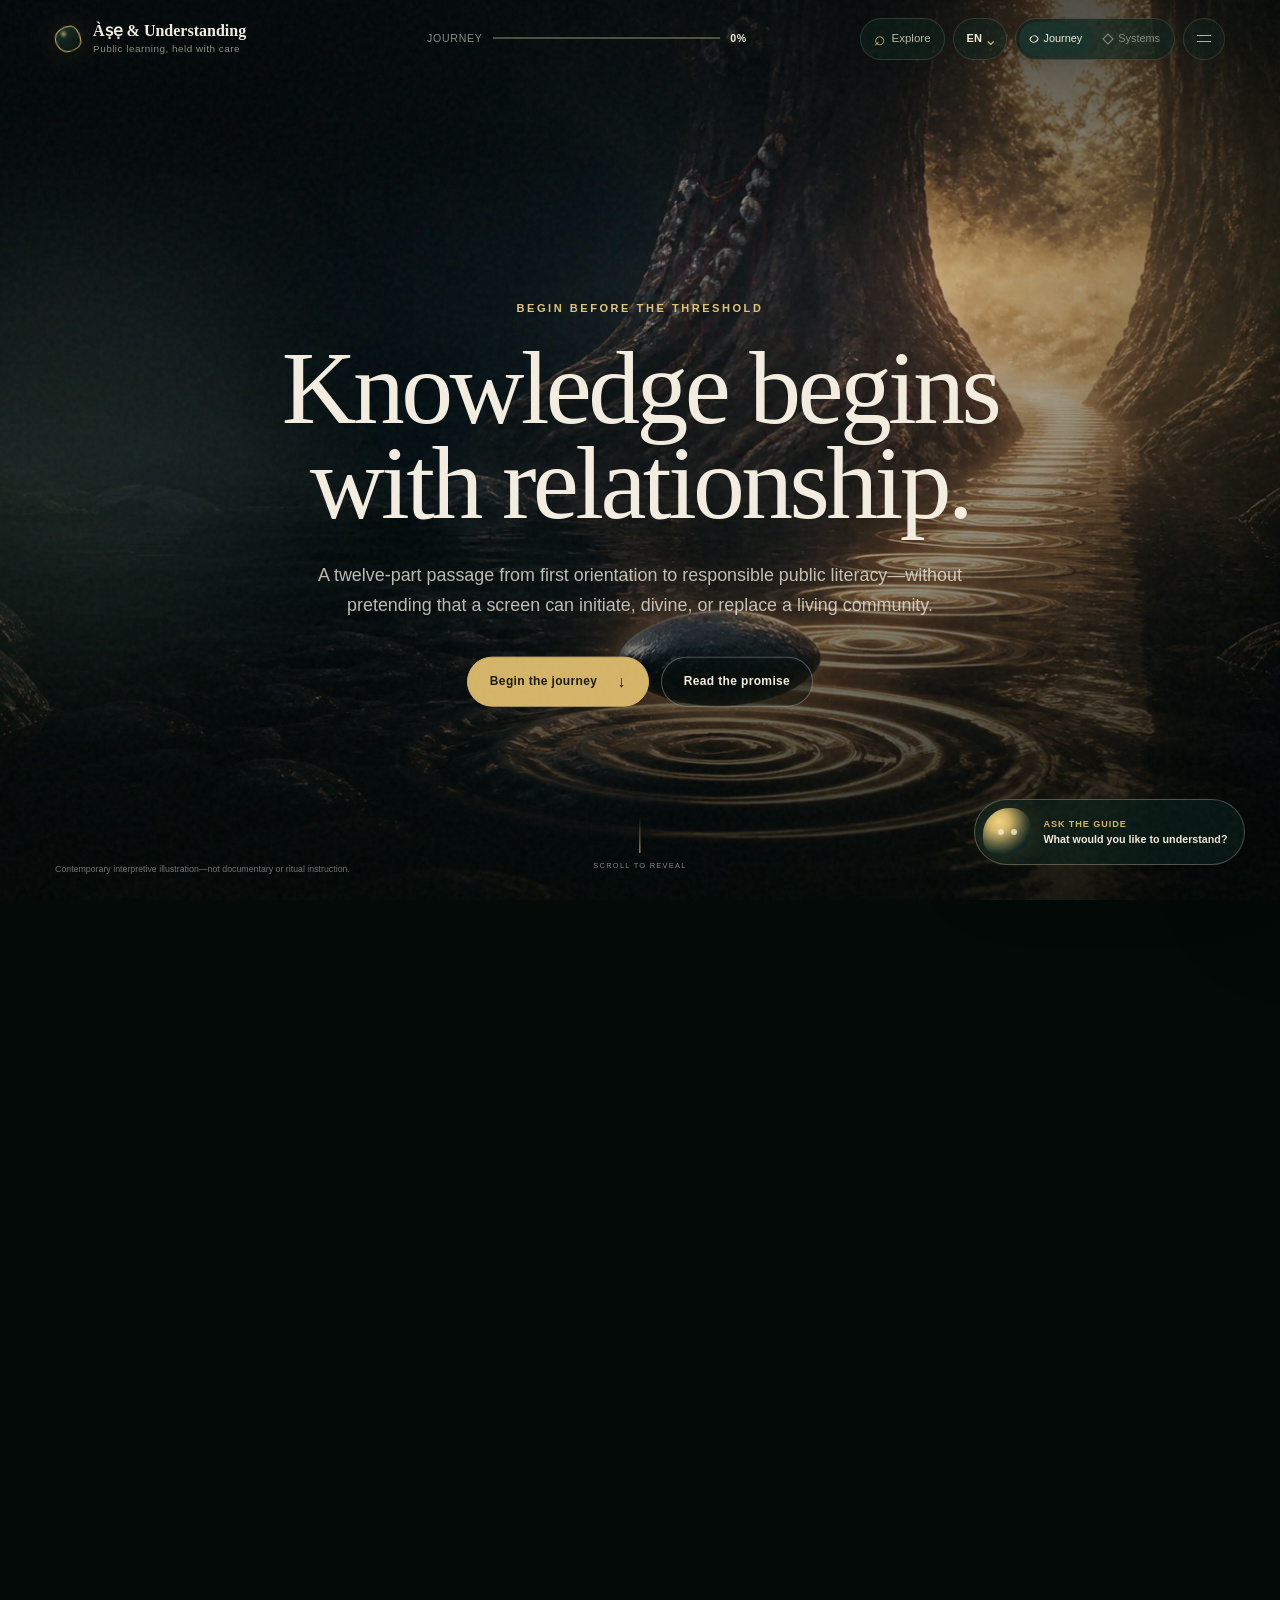
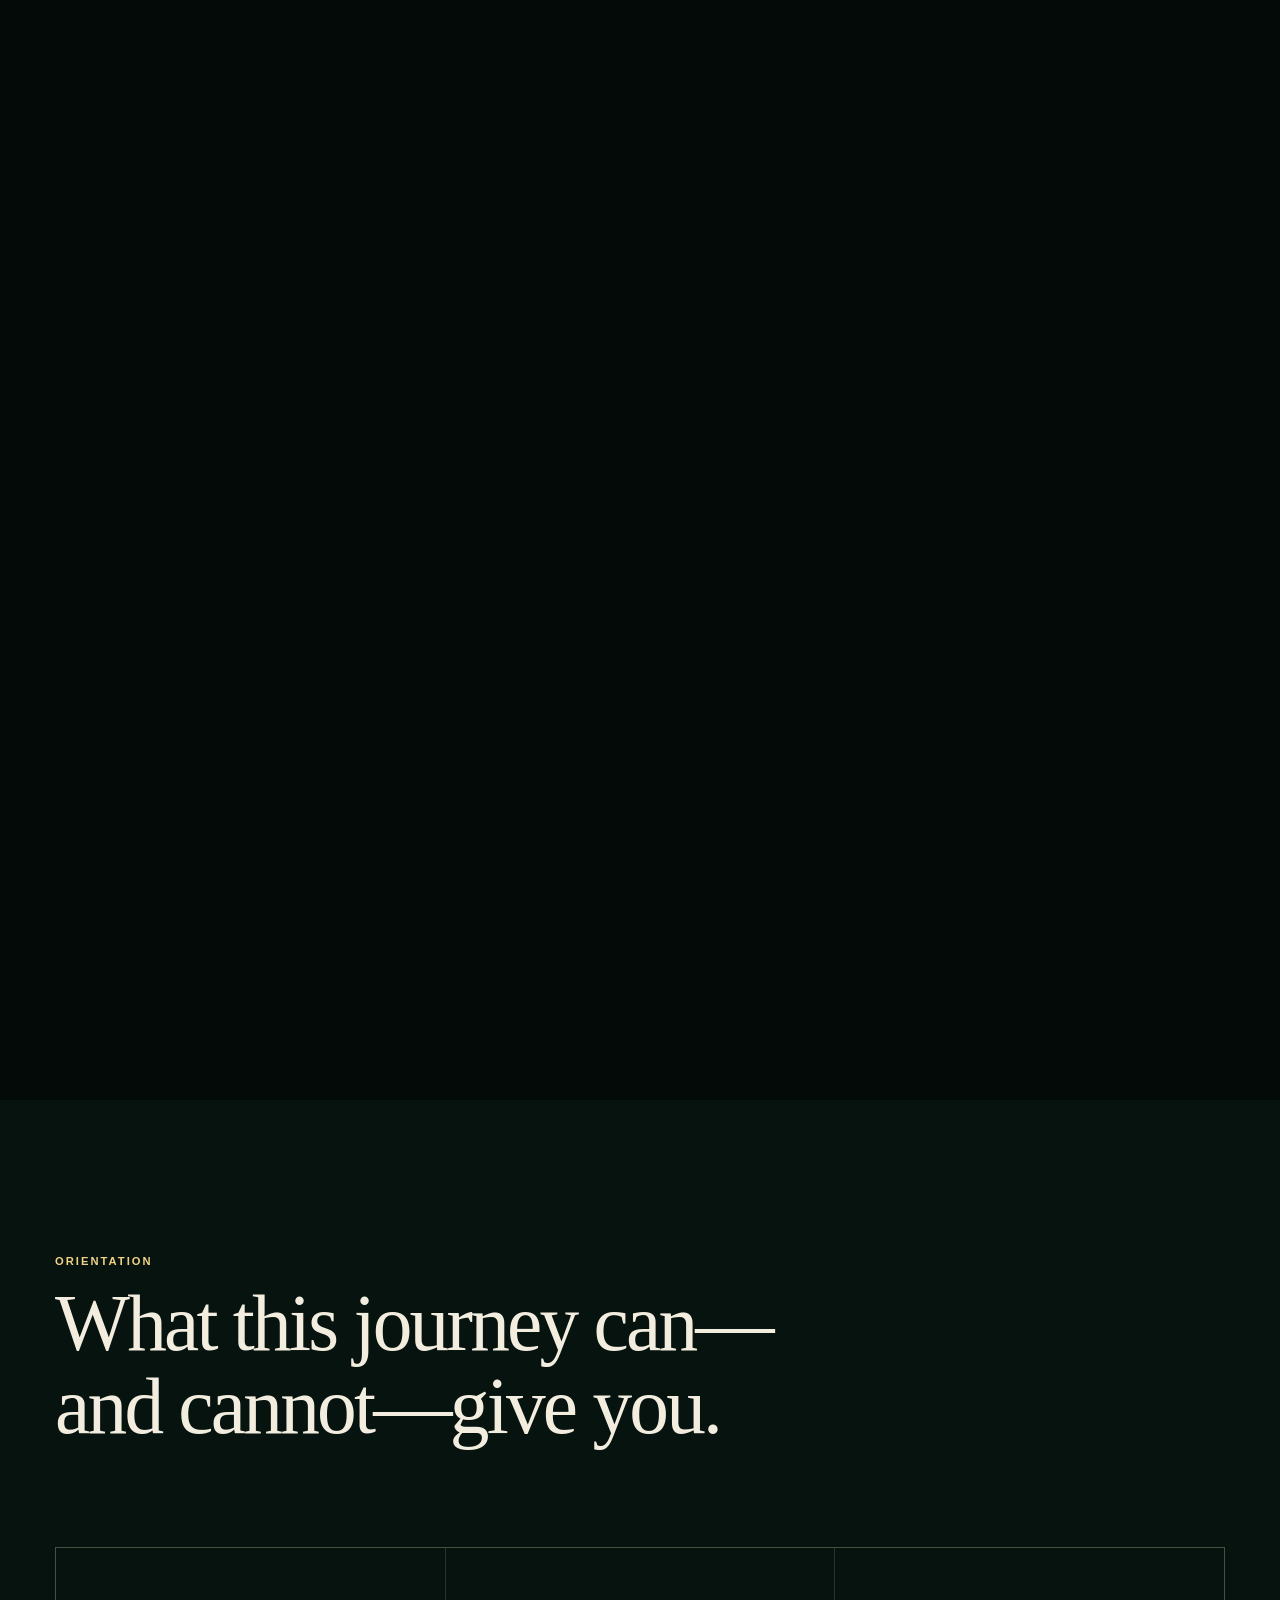
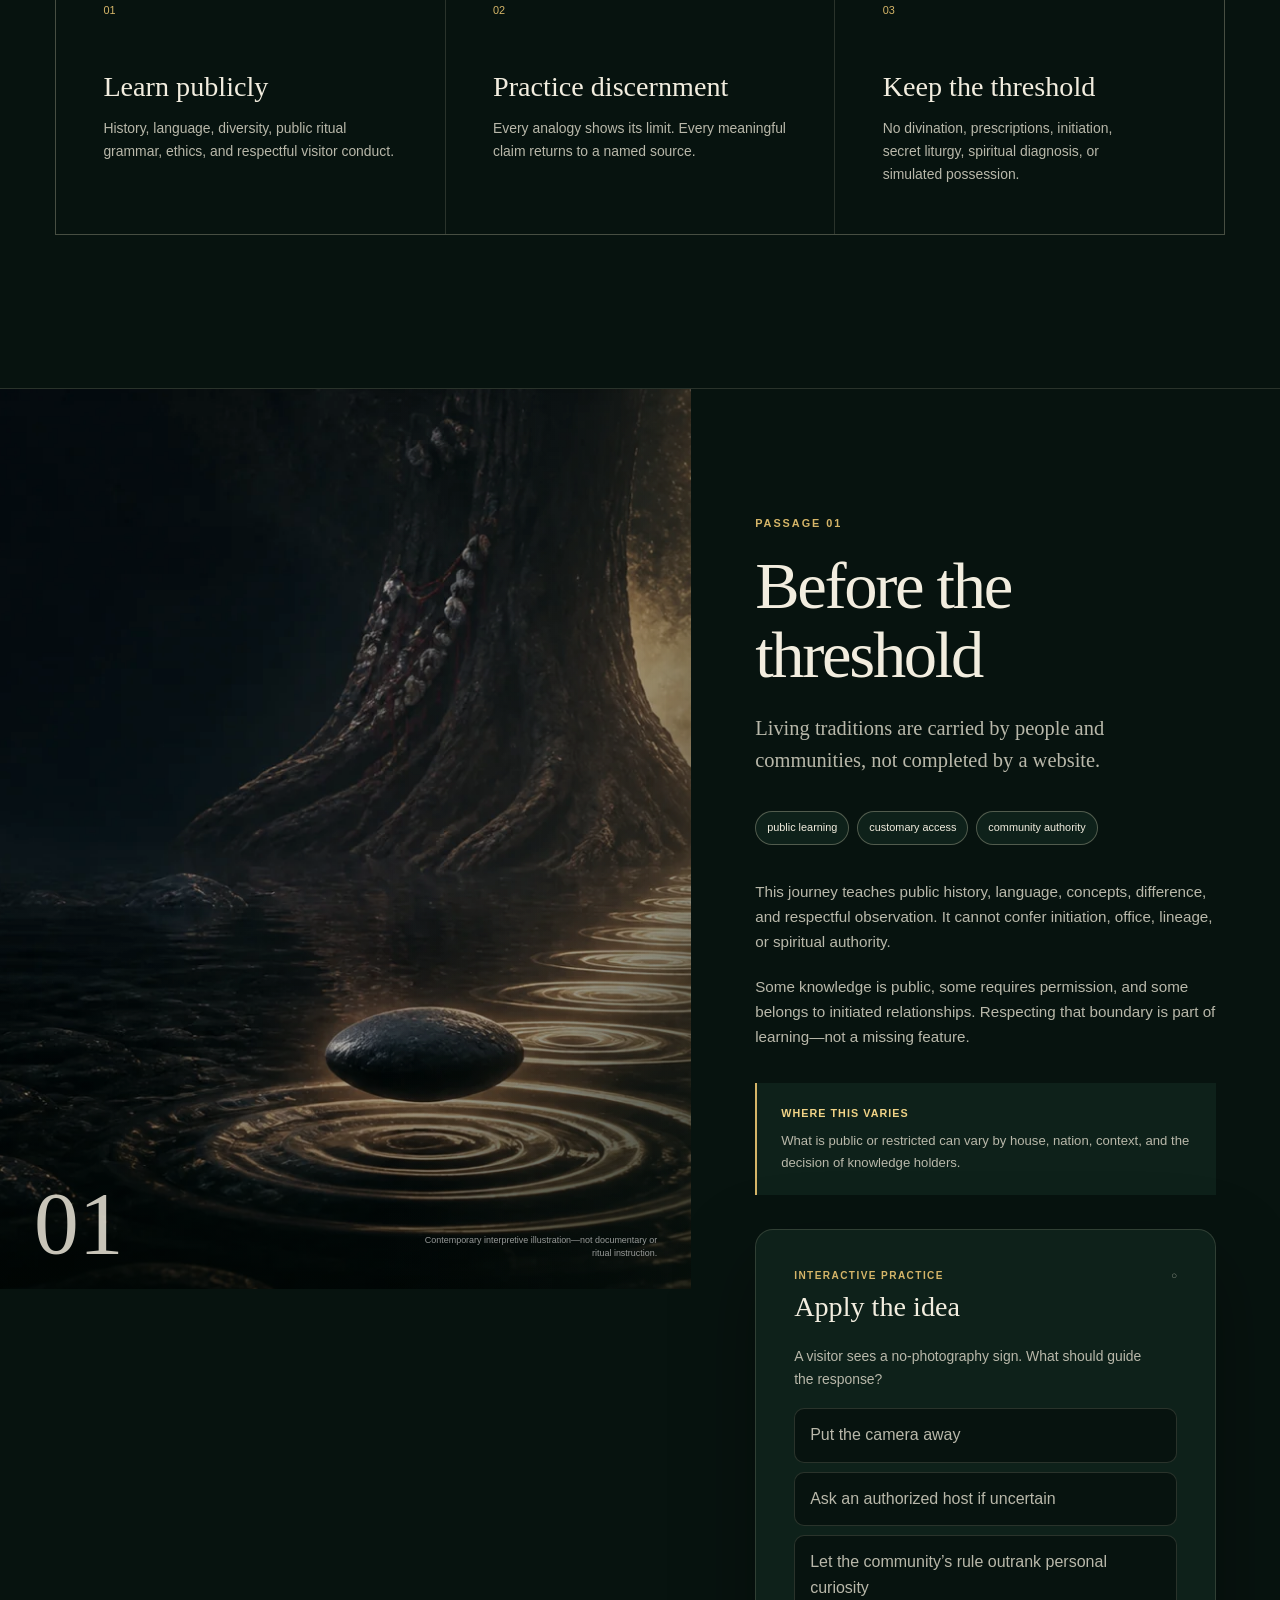
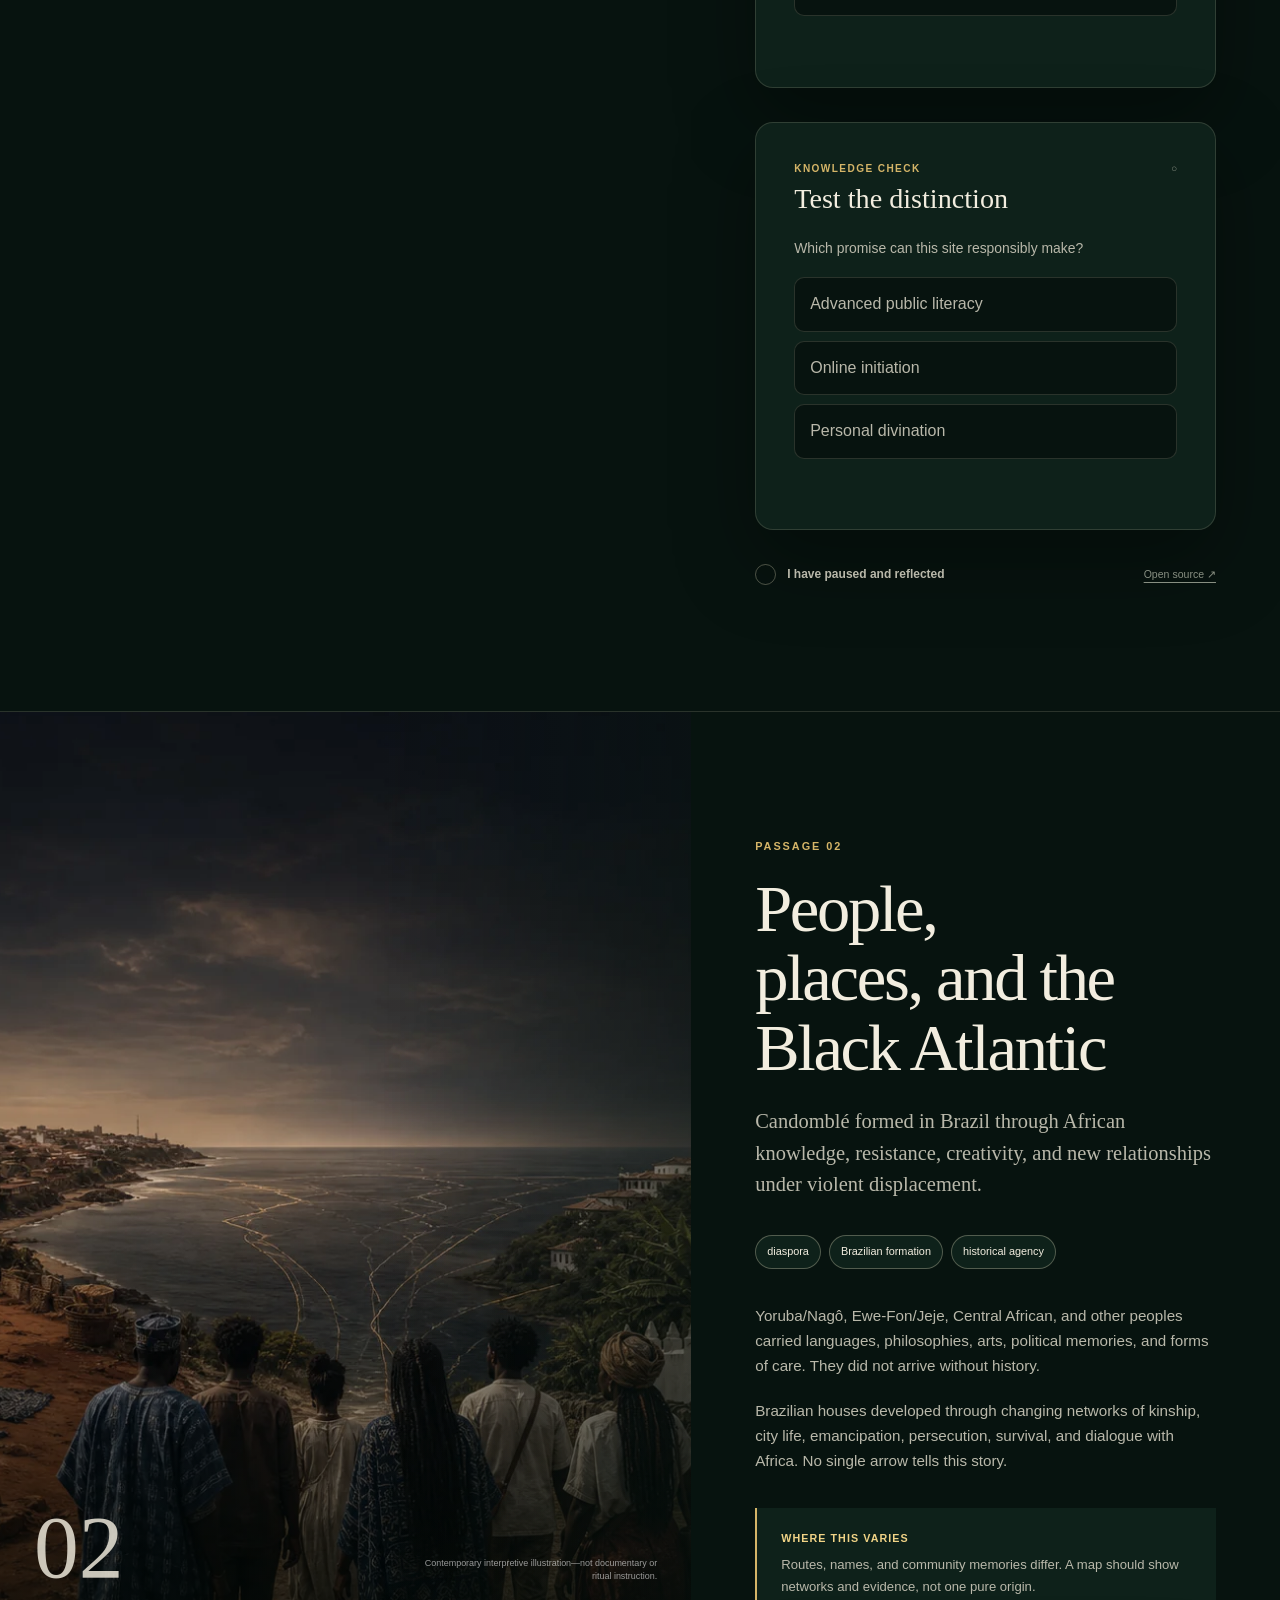
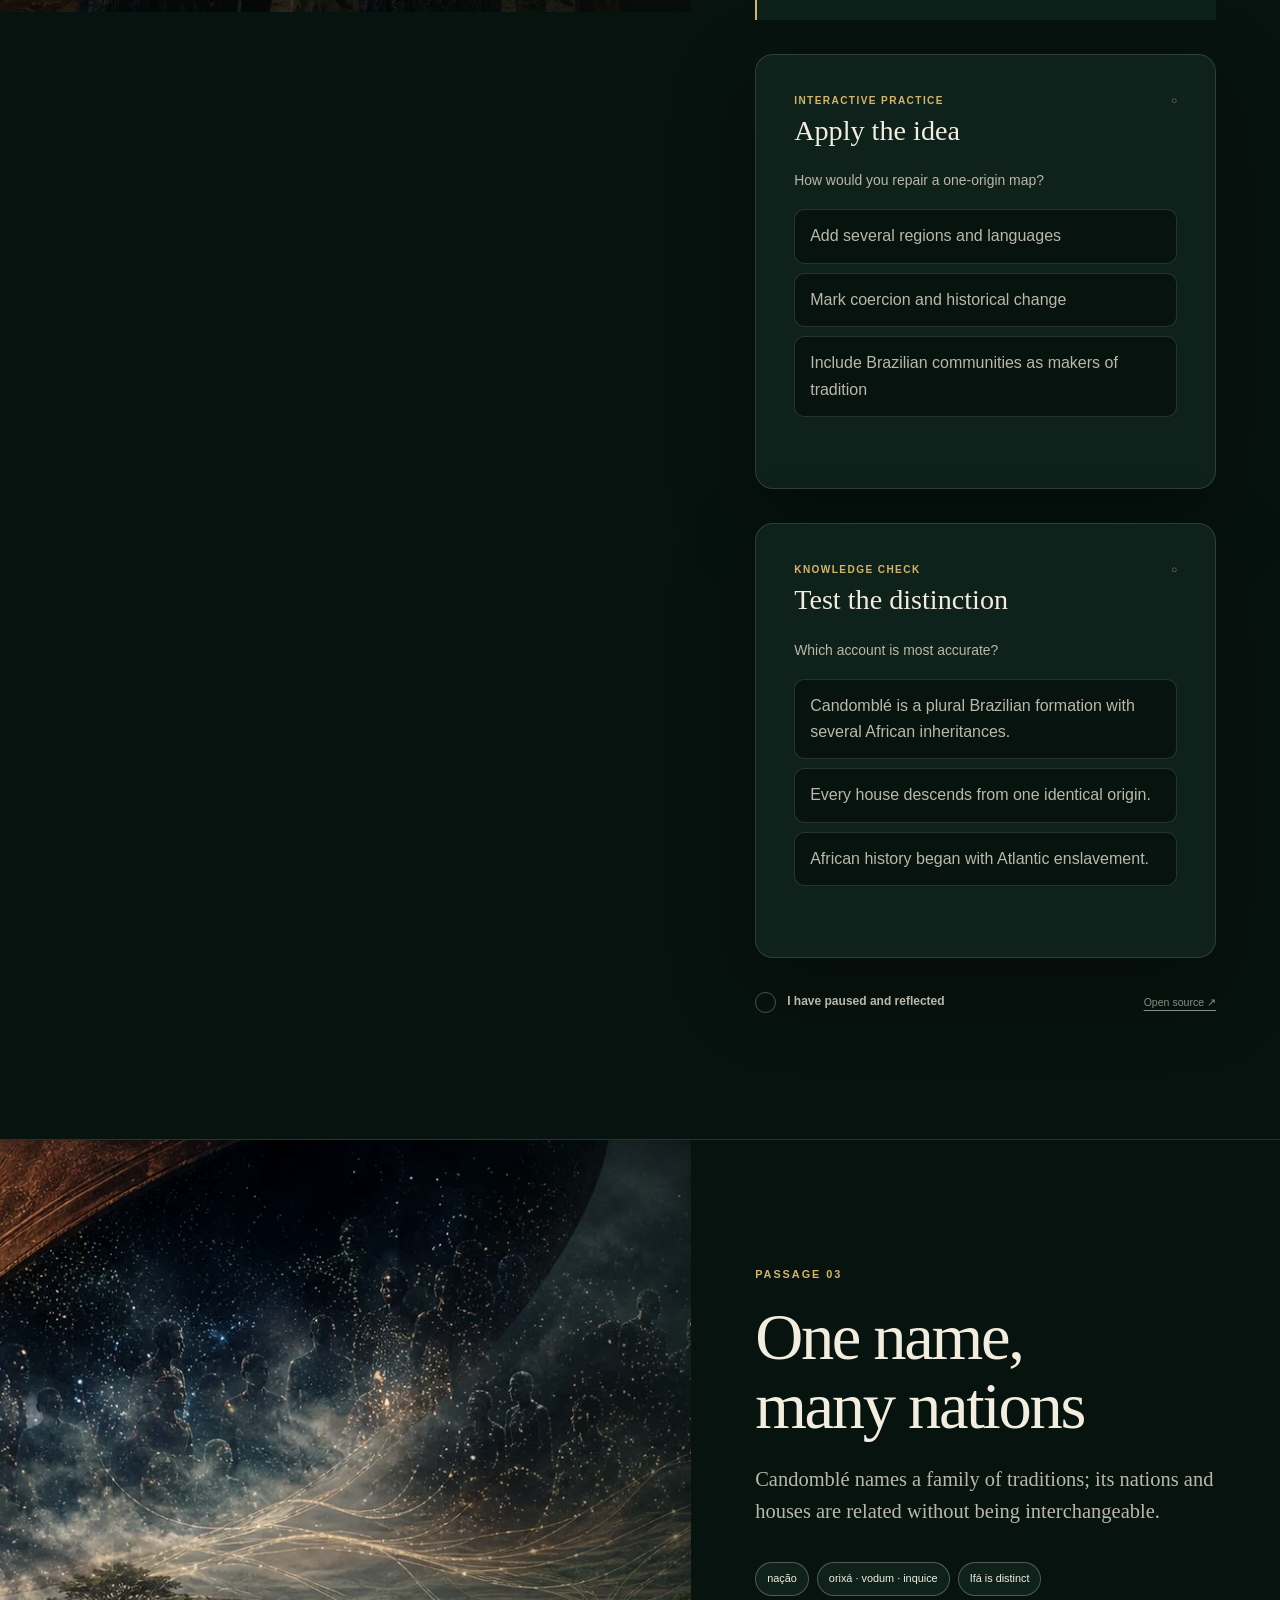
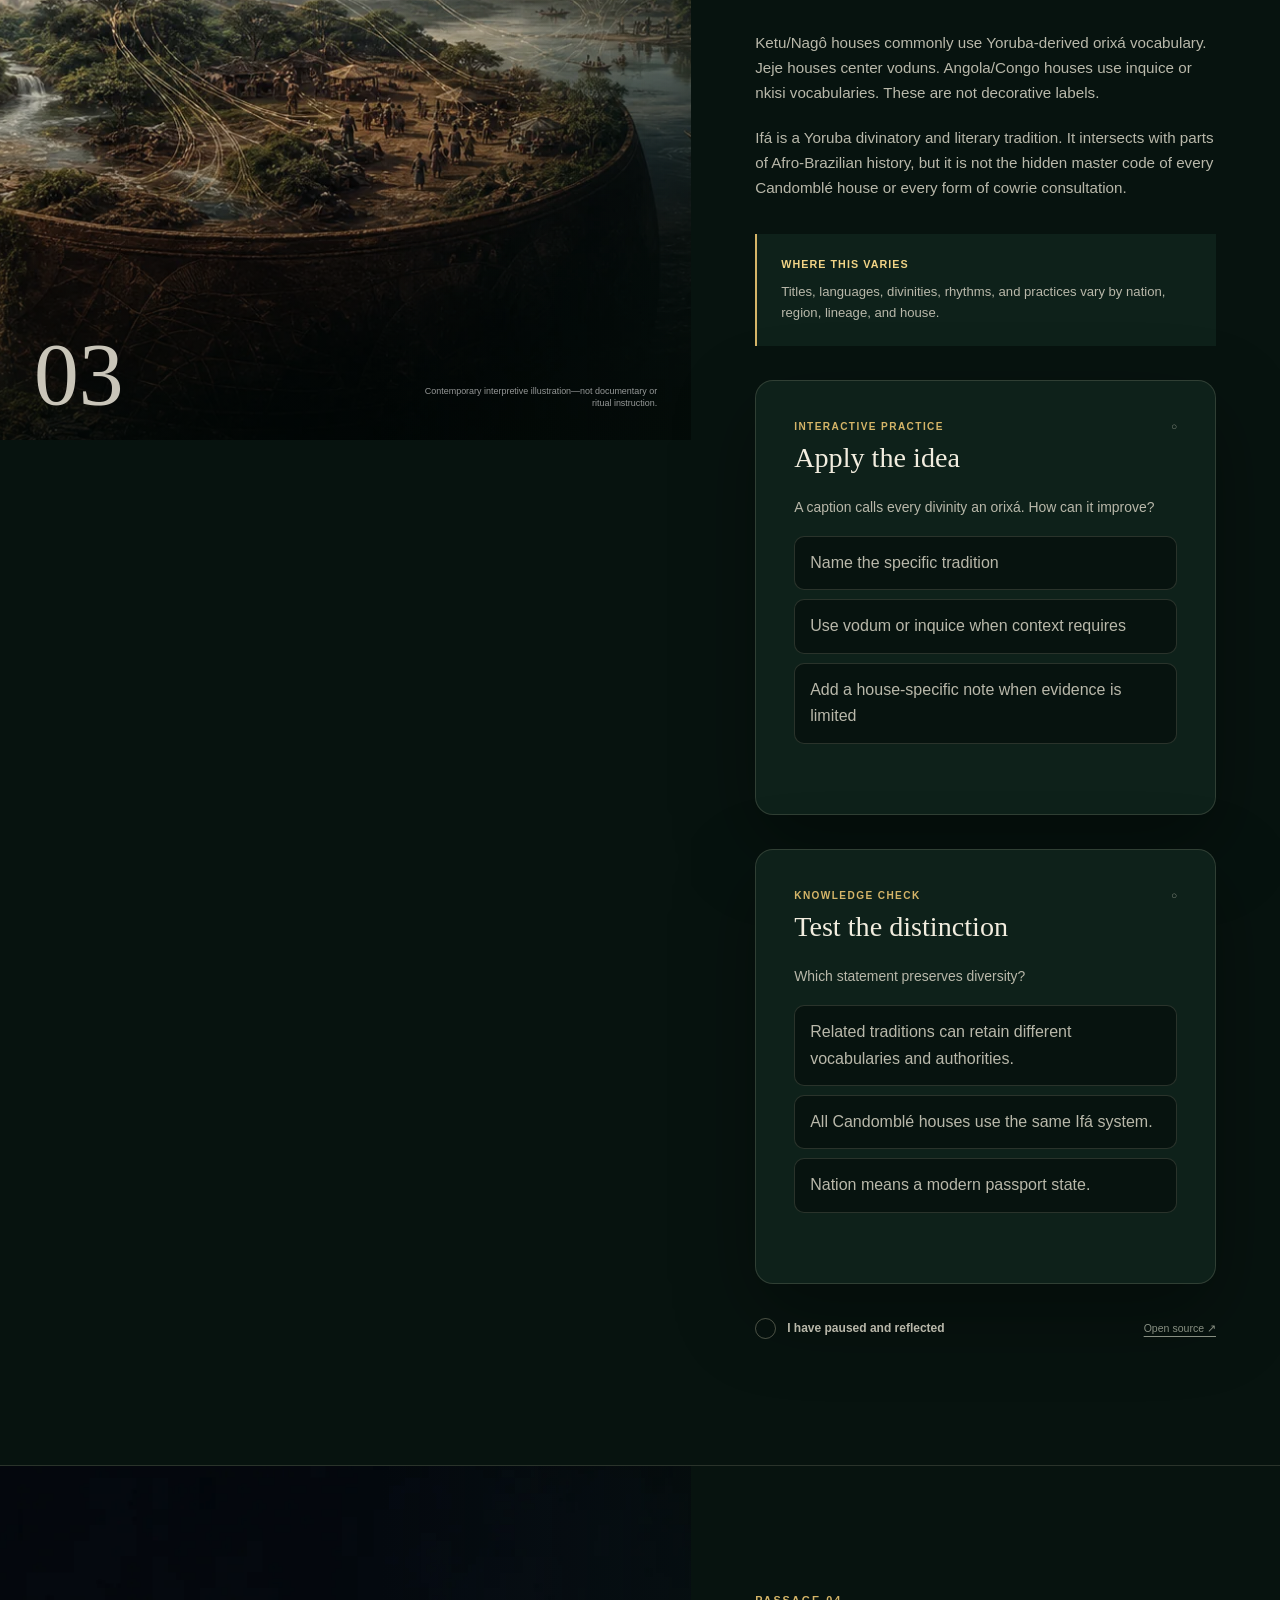
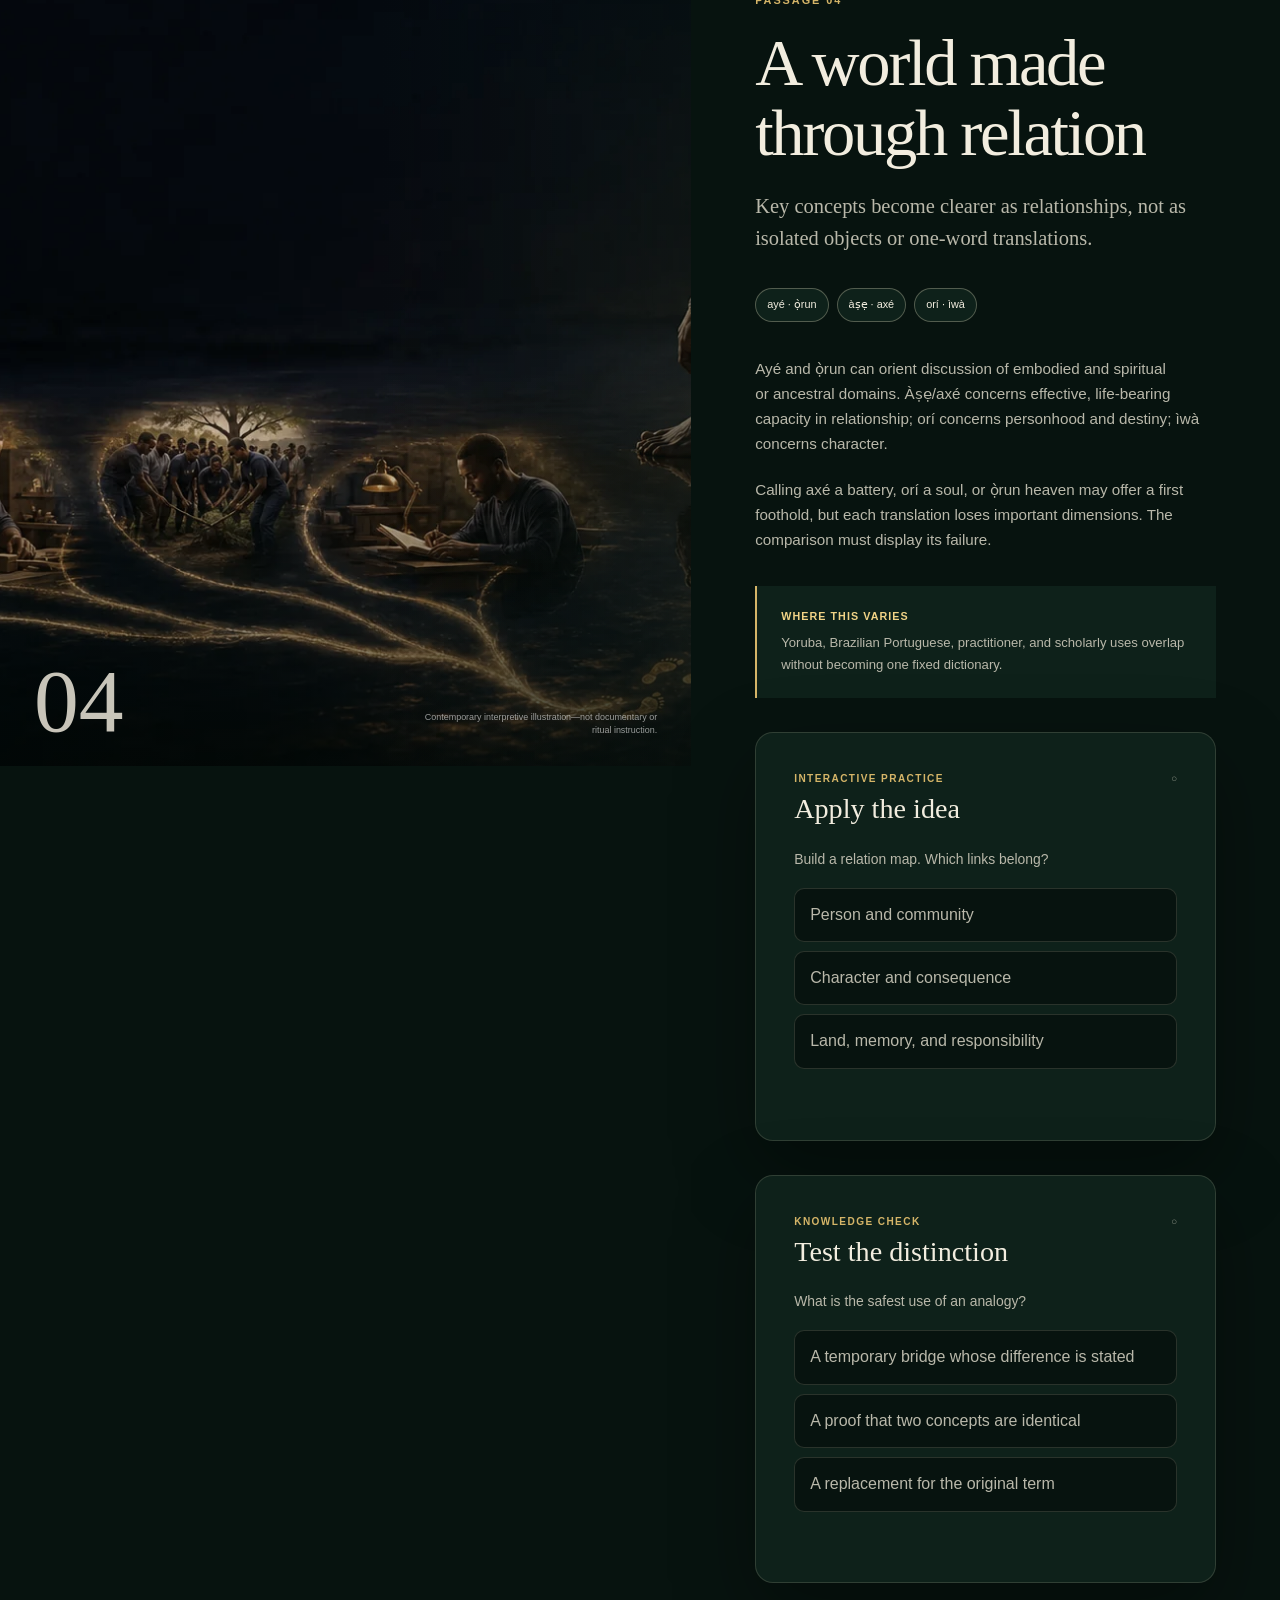
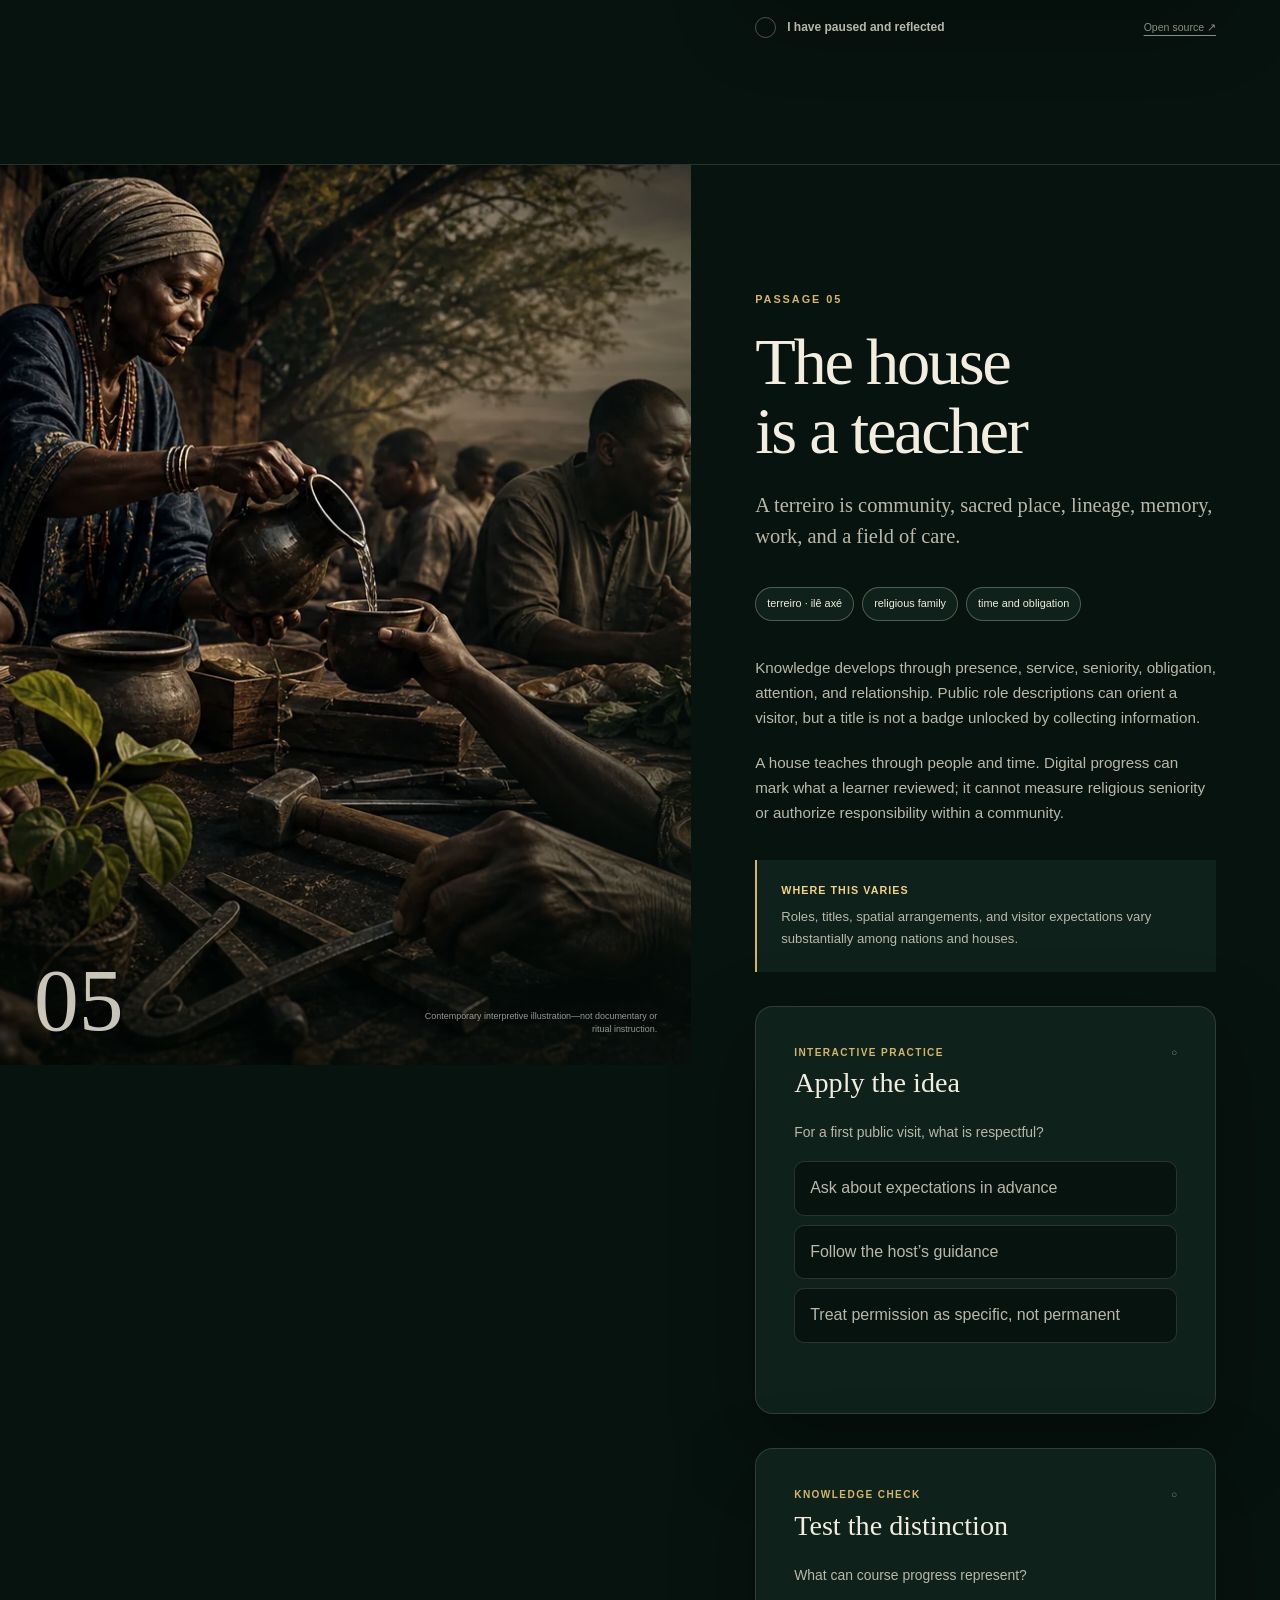
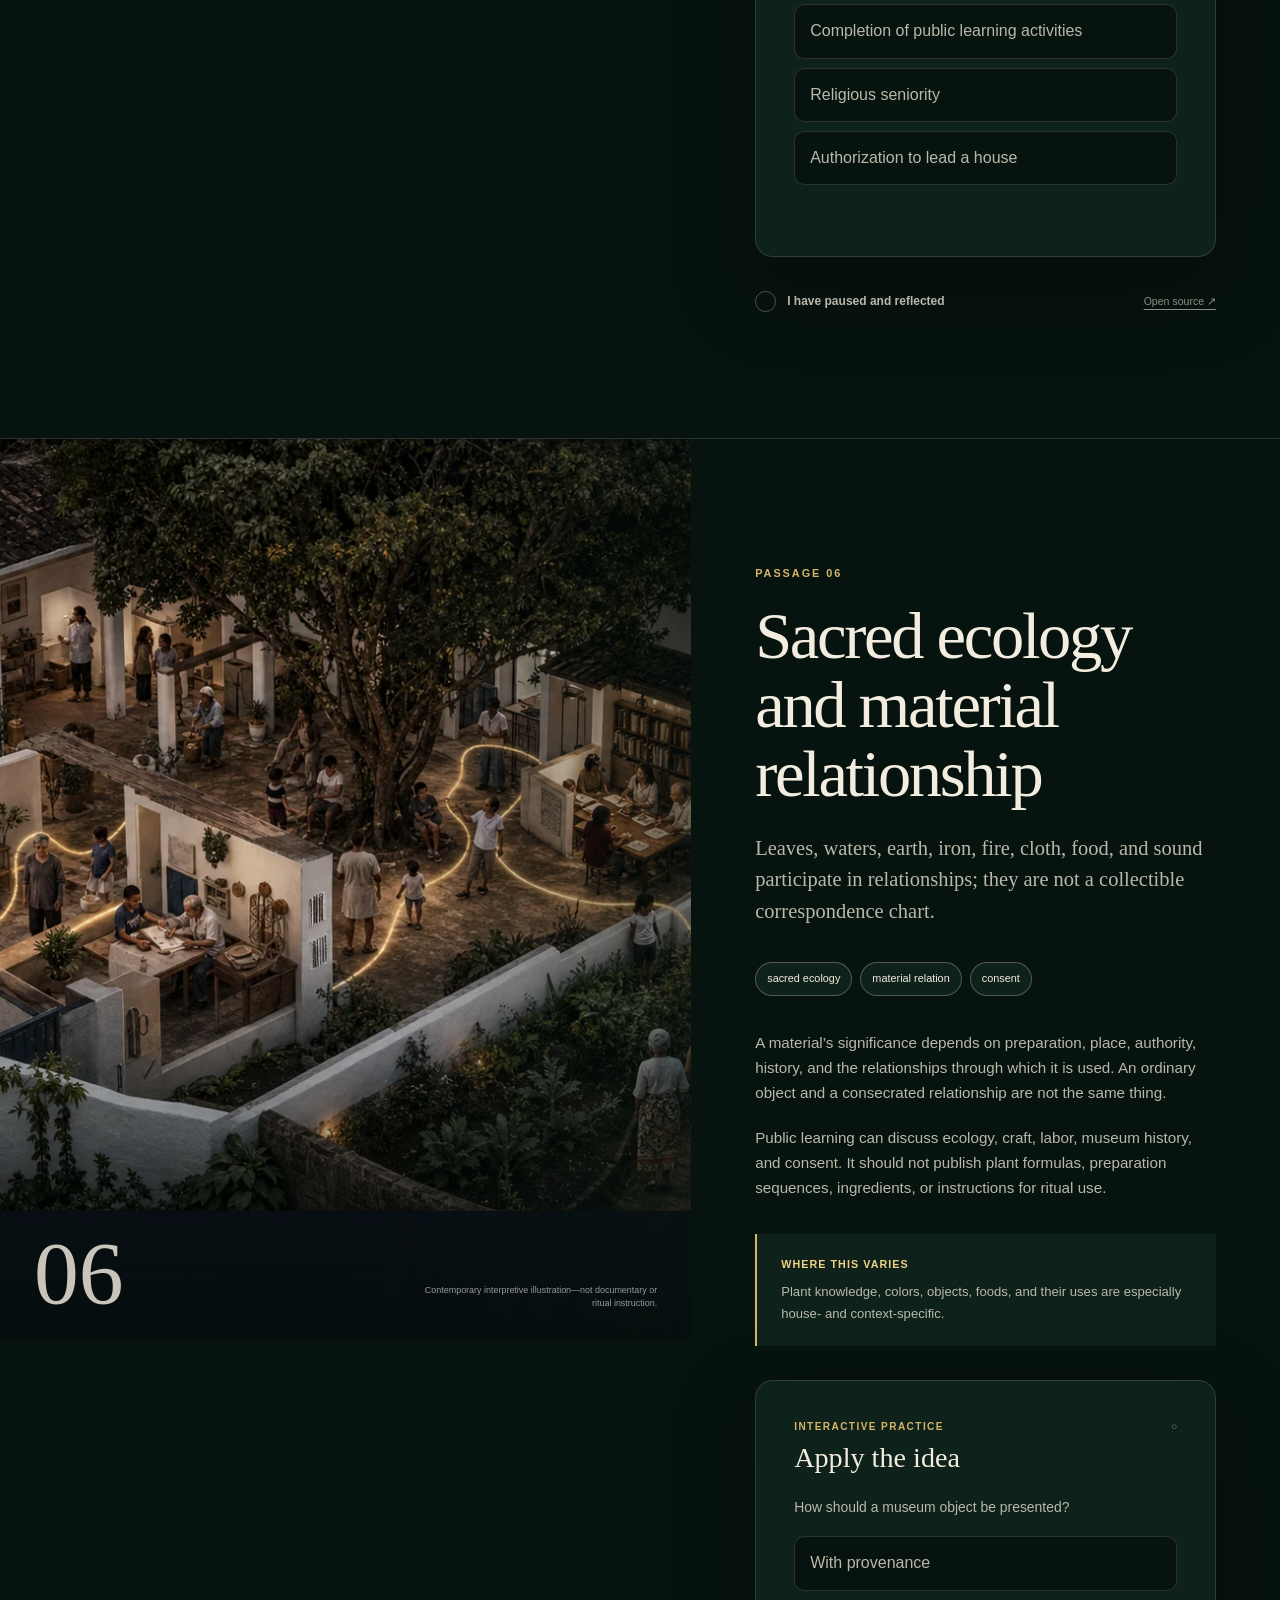
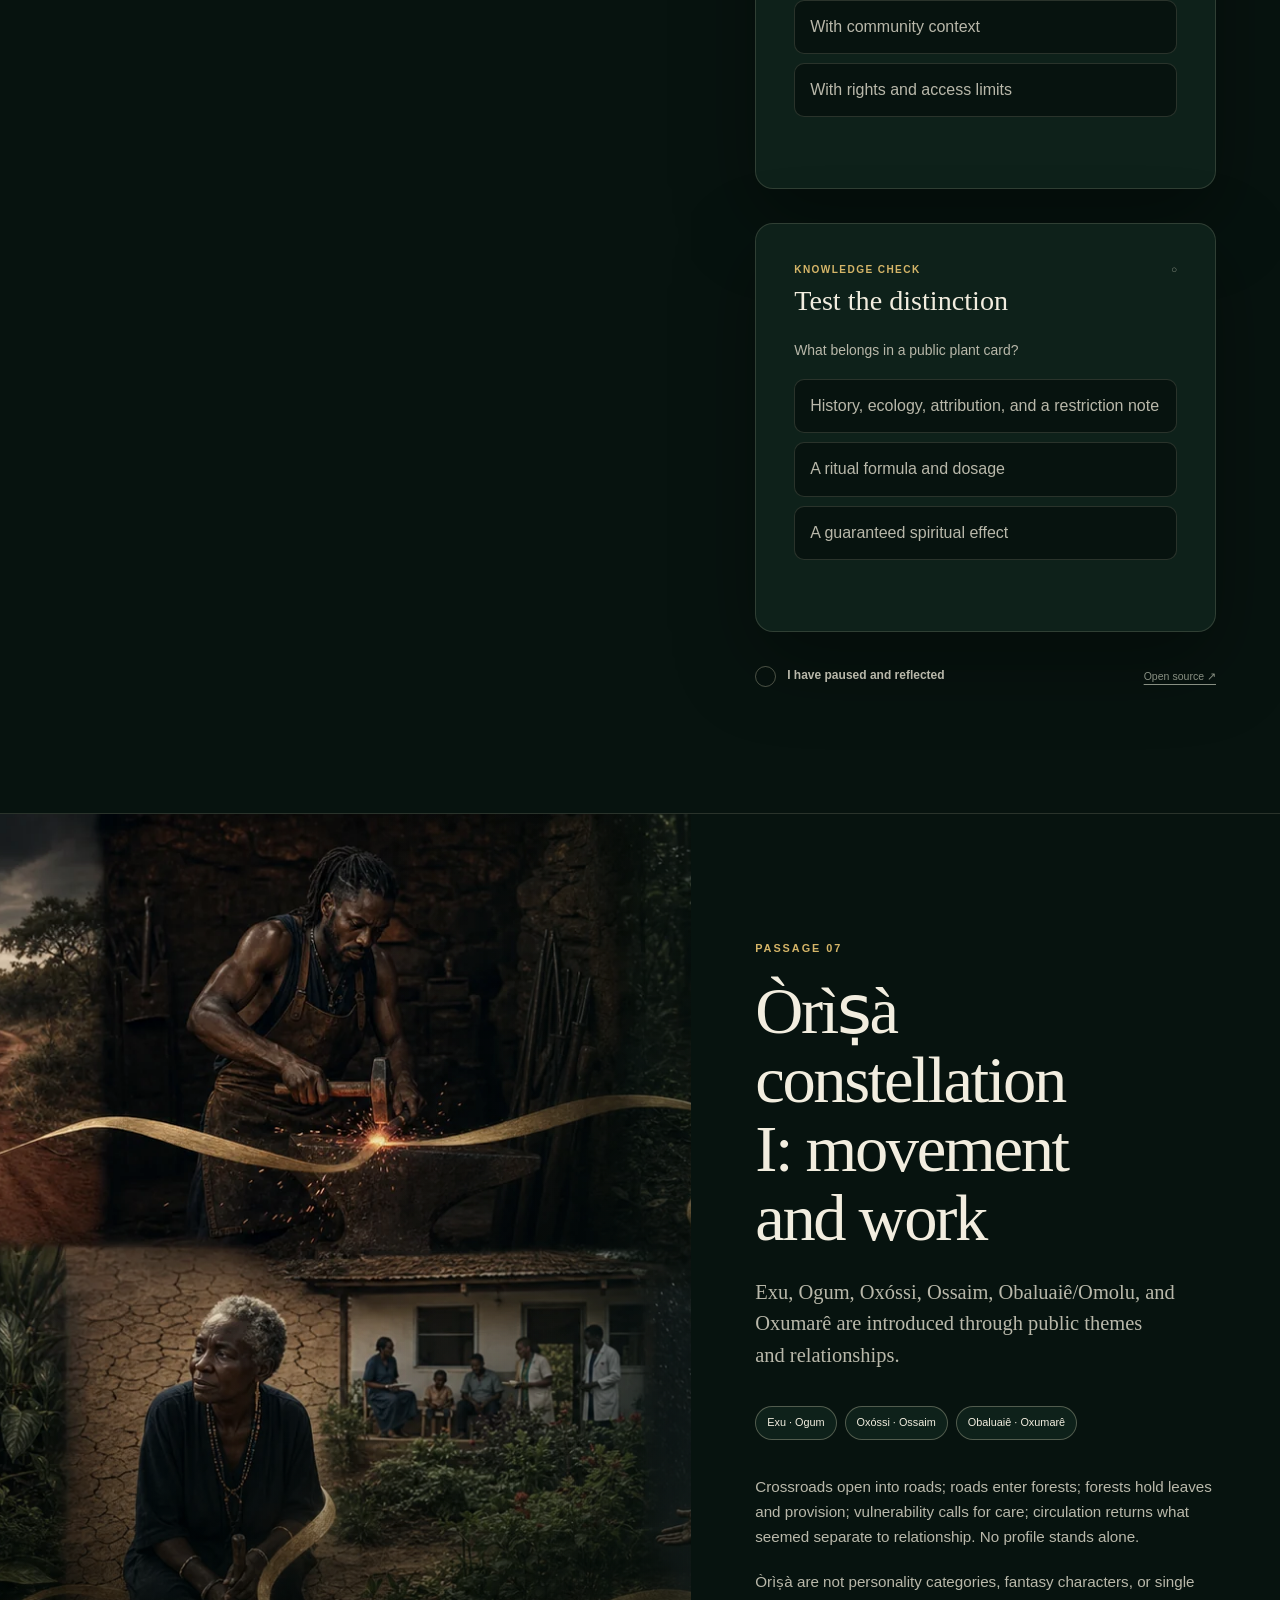
==== commit fb8f1b5b: "Build multilingual Ifa and Candomble learning journey" ====
--- a/index.html
+++ b/index.html
@@ -1,452 +1,239 @@
 <!doctype html>
-<html lang="en">
+<html lang="en" data-mode="spiritual">
 <head>
   <meta charset="utf-8">
   <meta name="viewport" content="width=device-width, initial-scale=1">
-  <meta name="theme-color" content="#0b0b0b">
-  <meta name="description" content="A source-critical interactive atlas comparing transformer computation, Ifá and Candomblé terminology, Kabbalistic history, and the limits of analogy.">
-  <title>The Silicon–Àṣẹ Question — A Critical Interactive Atlas</title>
+  <meta name="theme-color" content="#102b24">
+  <meta name="description" content="A source-led, interactive journey into public knowledge about Ifá and Candomblé—with a separate secular systems lens and clear limits.">
+  <title>Àṣẹ &amp; Understanding — An Interactive Learning Journey</title>
   <link rel="manifest" href="manifest.webmanifest">
   <link rel="icon" href="assets/icon.svg" type="image/svg+xml">
+  <link rel="preload" href="assets/images/journey/01-threshold.webp" as="image" type="image/webp" fetchpriority="high">
   <link rel="stylesheet" href="styles.css">
-  <script src="i18n/es.js" defer></script>
-  <script src="i18n/pt-BR.js" defer></script>
-  <script src="i18n/it.js" defer></script>
-  <script src="i18n.js" defer></script>
-  <script src="app.js" defer></script>
+  <script type="module" src="app.js"></script>
 </head>
 <body>
-  <a class="skip-link" href="#main">Skip to the atlas</a>
+  <a class="skip-link" href="#journey">Skip to the journey</a>
 
   <header class="site-header" aria-label="Primary navigation">
-    <a class="wordmark" href="#threshold" aria-label="Return to the threshold">
-      <span class="wordmark-mark" aria-hidden="true"></span>
-      <span>Silicon–Àṣẹ</span>
+    <a class="wordmark" href="#threshold" aria-label="Return to the beginning">
+      <span class="wordmark-stone" aria-hidden="true"></span>
+      <span class="wordmark-copy">
+        <strong data-brand>Àṣẹ &amp; Understanding</strong>
+        <small data-brand-kicker>Public learning, held with care</small>
+      </span>
     </a>
-    <nav class="header-nav" aria-label="Atlas controls">
-      <div class="language-control">
-        <label for="language-select">Language</label>
-        <span class="language-select-wrap">
-          <select id="language-select" aria-label="Language">
-            <option value="en" data-i18n-skip>EN · English</option>
-            <option value="es" data-i18n-skip>ES · Español</option>
-            <option value="pt-BR" data-i18n-skip>PT · Português</option>
-            <option value="it" data-i18n-skip>IT · Italiano</option>
-          </select>
-        </span>
-      </div>
-      <button class="text-button" type="button" data-open-dialog="method-dialog" aria-label="Method and boundaries">Method</button>
-      <button class="sound-toggle" type="button" id="motion-toggle" aria-pressed="false">
-        <span aria-hidden="true">◌</span>
-        <span>Still mode</span>
+
+    <div class="header-progress" aria-label="Course progress">
+      <span data-progress-label>Journey</span>
+      <span class="header-progress-track" aria-hidden="true"><i id="header-progress-fill"></i></span>
+      <strong id="header-progress-value">0%</strong>
+    </div>
+
+    <nav class="header-controls" aria-label="Experience controls">
+      <button class="icon-control search-trigger" id="open-search" type="button" aria-haspopup="dialog">
+        <span aria-hidden="true">⌕</span><span data-ui="search">Explore</span>
+      </button>
+      <label class="select-control" for="language-select">
+        <span class="sr-only" data-ui="language">Language</span>
+        <select id="language-select" aria-label="Language">
+          <option value="en">EN</option>
+          <option value="es">ES</option>
+          <option value="pt-BR">PT</option>
+          <option value="it">IT</option>
+        </select>
+      </label>
+      <div class="mode-switch" role="group" aria-label="Choose narrative lens">
+        <button type="button" data-set-mode="spiritual" aria-pressed="true">
+          <span class="mode-icon organic" aria-hidden="true"></span>
+          <span data-ui="spiritualMode">Tradition</span>
+        </button>
+        <button type="button" data-set-mode="ai" aria-pressed="false">
+          <span class="mode-icon technical" aria-hidden="true"></span>
+          <span data-ui="aiMode">Systems</span>
+        </button>
+      </div>
+      <button class="menu-control" id="open-drawer" type="button" aria-expanded="false" aria-controls="journey-drawer">
+        <span class="sr-only">Open course map</span>
+        <i></i><i></i>
       </button>
     </nav>
   </header>
 
-  <aside class="journey-rail" aria-label="Journey progress">
-    <p class="rail-label">Study path</p>
-    <ol>
-      <li><a href="#threshold" data-nav-section="1"><span>01</span><em>Threshold</em></a></li>
-      <li><a href="#form" data-nav-section="2"><span>02</span><em>Form</em></a></li>
-      <li><a href="#code" data-nav-section="3"><span>03</span><em>Code</em></a></li>
-      <li><a href="#attention" data-nav-section="4"><span>04</span><em>Relation</em></a></li>
-      <li><a href="#emanation" data-nav-section="5"><span>05</span><em>Emanation</em></a></li>
-      <li><a href="#authority" data-nav-section="6"><span>06</span><em>Authority</em></a></li>
-      <li><a href="#lexicon" data-nav-section="7"><span>07</span><em>Lexicon</em></a></li>
-      <li><a href="#archive" data-nav-section="8"><span>08</span><em>Archive</em></a></li>
-    </ol>
-    <div class="rail-progress" aria-hidden="true"><span id="rail-progress-fill"></span></div>
-    <p class="rail-status"><span id="journey-count">0</span>/8 viewed</p>
+  <aside class="journey-drawer" id="journey-drawer" aria-label="Course map" aria-hidden="true" inert>
+    <div class="drawer-heading">
+      <div>
+        <p class="micro-label" data-ui="courseMap">Course map</p>
+        <h2 data-ui="twelvePassages">Twelve passages</h2>
+      </div>
+      <button class="close-control" id="close-drawer" type="button" aria-label="Close course map">×</button>
+    </div>
+    <button class="drawer-search-action" id="open-drawer-search" type="button" aria-haspopup="dialog">
+      <span aria-hidden="true">⌕</span>
+      <span data-ui="search">Explore</span>
+    </button>
+    <ol id="journey-nav"></ol>
+    <div class="drawer-footer">
+      <button type="button" class="quiet-button" id="open-method" data-ui="method">Method &amp; boundaries</button>
+      <button type="button" class="quiet-button" id="reset-progress" data-ui="reset">Reset progress</button>
+    </div>
   </aside>
-
-  <main id="main">
-    <section class="chapter hero" id="threshold" data-section="1" aria-labelledby="threshold-title">
-      <video class="hero-video" id="hero-video" muted loop playsinline poster="assets/images/01-threshold.webp" aria-hidden="true">
-        <source src="assets/video/threshold-loop.mp4" type="video/mp4">
-      </video>
-      <div class="image-scrim" aria-hidden="true"></div>
-      <div class="chapter-inner hero-inner">
-        <p class="eyebrow">Critical comparative atlas <span>•</span> Local computation <span>•</span> No spiritual claims</p>
-        <h1 id="threshold-title" data-i18n-skip>The Silicon–<i lang="yo">Àṣẹ</i> Question</h1>
-        <p class="hero-deck">What becomes visible when transformer mathematics, Ifá and Candomblé vocabularies, Kabbalistic histories, and the golem archive are placed beside one another—without declaring them identical?</p>
-        <div class="hero-actions">
-          <a class="primary-action" href="#form">Enter the first study gate <span aria-hidden="true">↓</span></a>
-          <button class="secondary-action" type="button" data-open-dialog="orientation-dialog">Read the orientation</button>
+  <div class="drawer-scrim" id="drawer-scrim" hidden></div>
+
+  <main id="journey">
+    <section class="threshold-scene" id="threshold" data-scroll-scene aria-labelledby="hero-title">
+      <div class="threshold-sticky">
+        <picture class="threshold-poster">
+          <source srcset="assets/images/journey/01-threshold.webp" type="image/webp">
+          <img src="assets/images/journey/01-threshold.webp" alt="" fetchpriority="high">
+        </picture>
+        <canvas
+          class="threshold-sequence"
+          data-image-sequence
+          data-sequence-template="assets/sequence/threshold/frame-{frame:000}.webp"
+          data-frame-count="72"
+          aria-hidden="true"
+        ></canvas>
+        <div class="threshold-atmosphere" aria-hidden="true">
+          <span class="orb orb-one"></span><span class="orb orb-two"></span><span class="grain"></span>
         </div>
-        <div class="hero-ledger" aria-label="Three rules for this atlas">
-          <div><span>01</span><p><strong>Comparison is not conversion.</strong> Shared shapes do not establish shared history or ontology.</p></div>
-          <div><span>02</span><p><strong>Simulation is not consultation.</strong> Nothing here produces a sign, verse, remedy, or spiritual diagnosis.</p></div>
-          <div><span>03</span><p><strong>Authority stays human.</strong> Communities, practitioners, scholars, and source holders govern meaning and access.</p></div>
-        </div>
-      </div>
-      <p class="media-note">Original AI-generated interpretive artwork; no ceremony or sacred interior is depicted.</p>
-    </section>
-
-    <section class="chapter image-panel form-section" id="form" data-section="2" aria-labelledby="form-title">
-      <div class="section-image" role="img" aria-label="Sixteen cowrie shells in two orientations on a contemporary measurement grid; an educational still life, not a cast in progress"></div>
-      <div class="chapter-inner split-layout">
-        <div class="chapter-copy">
-          <p class="gate-number">Gate I / Representation</p>
-          <h2 id="form-title">Form before meaning</h2>
-          <p class="chapter-lead">A computer can record sixteen binary orientations exactly. That does not make the record an <i lang="yo">odù</i>, a consultation, or a spiritually efficacious cast.</p>
-          <div class="boundary-card">
-            <p class="mini-label">Formal correction</p>
-            <p>One sixteen-object binary configuration has <strong>2<sup>16</sup> = 65,536</strong> microstates. Counting one orientation yields <strong>17</strong> categories, 0 through 16—not automatically sixteen. Two unrestricted counts therefore yield <strong>17 × 17 = 289</strong> ordered pairs.</p>
-          </div>
-          <details>
-            <summary>When does 16 × 16 = 256 apply?</summary>
-            <p>Only after a named, versioned, source-governed rule maps each result into exactly sixteen categories. If that premise is established, the ordered sign pair has 256 cells. This atlas supplies no religious mapping table.</p>
-          </details>
-        </div>
-
-        <div class="instrument-card shell-lab" aria-labelledby="shell-lab-title">
-          <div class="instrument-heading">
-            <div>
-              <p class="mini-label">Local learning simulation</p>
-              <h3 id="shell-lab-title">Sixteen-object state editor</h3>
-            </div>
-            <span class="local-badge">Never transmitted</span>
-          </div>
-          <p class="instrument-note">Activate each object to cycle through unset, orientation A, and orientation B. These are neutral study states—not open/closed religious classifications.</p>
-          <div class="shell-stage">
-            <div id="shell-grid" class="shell-grid" role="group" aria-label="Sixteen neutral study objects"></div>
-            <div class="count-core" aria-live="polite">
-              <strong id="orientation-a-count">0</strong>
-              <span>orientation A</span>
-              <small id="unset-count">16 unset</small>
-            </div>
-          </div>
-          <div class="instrument-controls">
-            <button class="control-button" type="button" id="randomize-shells">Simulate states</button>
-            <button class="control-button quiet" type="button" id="clear-shells">Clear</button>
-            <button class="control-button" type="button" id="save-throw-a">Record set A</button>
-            <button class="control-button" type="button" id="save-throw-b">Record set B</button>
-          </div>
-          <p class="status-line" id="shell-status" role="status">Complete all sixteen states to record a set.</p>
-          <div class="pair-ledger" aria-label="Ordered pair ledger">
-            <div><span>Set A count</span><strong id="throw-a-value">—</strong></div>
-            <div><span>Set B count</span><strong id="throw-b-value">—</strong></div>
-            <div><span>Raw pair</span><strong id="pair-value">—</strong></div>
-            <div><span>17 × 17 index</span><strong id="pair-index">—</strong></div>
-          </div>
-          <p class="hard-stop"><span aria-hidden="true">⊘</span> No sign name, verse, polarity, offering, or spiritual guidance is generated.</p>
-        </div>
-      </div>
-      <p class="media-note">Study objects are visual abstractions; the interface does not reproduce a house-specific rite.</p>
-    </section>
-
-    <section class="chapter code-section" id="code" data-section="3" aria-labelledby="code-title">
-      <div class="code-backdrop" aria-hidden="true"></div>
-      <canvas id="token-canvas" class="token-canvas" aria-hidden="true"></canvas>
-      <div class="chapter-inner code-layout">
-        <div class="chapter-copy code-copy">
-          <p class="gate-number">Gate II / Encoding</p>
-          <h2 id="code-title">Language enters a model as tokens</h2>
-          <p class="chapter-lead">Prompting changes the model’s current activations and probability distribution. Ordinary inference does <strong>not</strong> rewrite the trained parameter weights.</p>
-          <div class="equation-card" aria-label="Simplified inference pipeline">
-            <span>text</span><b aria-hidden="true">→</b><span>token IDs</span><b aria-hidden="true">→</b><span>embeddings</span><b aria-hidden="true">→</b><span>activations</span><b aria-hidden="true">→</b><span>logits</span>
-          </div>
-          <p class="source-note">This demonstration uses a transparent word-and-punctuation splitter plus deterministic hashes. It is not any commercial model’s tokenizer or embedding model.</p>
-        </div>
-
-        <div class="instrument-card tokenizer-lab">
-          <div class="instrument-heading">
-            <div>
-              <p class="mini-label">Finite context demonstration</p>
-              <h3>Watch a sentence become bounded units</h3>
-            </div>
-            <span class="context-meter"><strong id="context-used">0</strong>/24</span>
-          </div>
-          <label for="prompt-input">Type ordinary, non-sensitive study text</label>
-          <textarea id="prompt-input" rows="4" maxlength="500" spellcheck="true" placeholder="Meaning depends on context, history, and authority."></textarea>
-          <div class="instrument-controls">
-            <button class="control-button" type="button" id="tokenize-button">Tokenize locally</button>
-            <button class="control-button quiet" type="button" id="clear-prompt">Clear</button>
-          </div>
-          <div class="token-window" id="token-window" aria-live="polite" aria-label="Demonstration context window">
-            <p class="empty-state">Twenty-four empty context positions</p>
-          </div>
-          <div class="token-readout">
-            <div><span>Units found</span><strong id="token-total">0</strong></div>
-            <div><span>Loaded</span><strong id="token-loaded">0</strong></div>
-            <div><span>Outside window</span><strong id="token-overflow">0</strong></div>
-          </div>
-          <p class="hard-stop"><span aria-hidden="true">⊘</span> A token is not an incantation, sacred phoneme, or quantum of <i lang="yo">àṣẹ</i>.</p>
-        </div>
-      </div>
-      <p class="media-note">Original abstract artwork visualizes discretization; it contains no sacred or readable script.</p>
-    </section>
-
-    <section class="chapter image-panel attention-section" id="attention" data-section="4" aria-labelledby="attention-title">
-      <div class="section-image" role="img" aria-label="Two distinct technical instruments: a dense attention matrix and a deterministic ordered-pair lookup"></div>
-      <div class="chapter-inner">
-        <div class="section-heading wide-heading">
-          <p class="gate-number">Laboratory / Relation</p>
-          <h2 id="attention-title">Attention is a weighted mixture. A pair rule is a lookup.</h2>
-          <p class="chapter-lead">Both can be written with matrices. Their matrices do different jobs.</p>
-        </div>
-
-        <div class="comparison-grid">
-          <article class="formula-panel">
-            <p class="mini-label">Transformer self-attention</p>
-            <p class="display-equation">Attention(Q, K, V) = softmax(QK<sup>T</sup> / √d<sub>k</sub>)V</p>
-            <ul>
-              <li>Every position produces a query, key, and value through learned linear projections.</li>
-              <li>Each row of scores is normalized by softmax.</li>
-              <li>The result is a weighted sum of value vectors.</li>
-            </ul>
-          </article>
-          <article class="formula-panel pair-formula">
-            <p class="mini-label">Versioned ordered-pair resolver</p>
-            <p class="display-equation">result(a, b) = e<sub>a</sub><sup>T</sup> G e<sub>b</sub></p>
-            <ul>
-              <li><i>G</i> is a sparse or complete table approved for one named rule set.</li>
-              <li>Order may matter: (a, b) need not equal (b, a).</li>
-              <li>A missing cell stays unresolved; a model must not improvise it.</li>
-            </ul>
-          </article>
-        </div>
-
-        <div class="instrument-card attention-lab" aria-labelledby="attention-lab-title">
-          <div class="instrument-heading">
-            <div>
-              <p class="mini-label">Inspectable computation</p>
-              <h3 id="attention-lab-title">Two-vector attention demonstration</h3>
-            </div>
-            <label class="temperature-control" for="temperature">Temperature <output id="temperature-value">1.0</output></label>
-          </div>
-          <input id="temperature" type="range" min="0.4" max="2" step="0.1" value="1" aria-describedby="temperature-help">
-          <p class="instrument-note" id="temperature-help">Lower values sharpen this demonstration’s row distributions; this is not a spiritual “energy” control.</p>
-          <button class="control-button" type="button" id="run-attention">Run the matrix</button>
-          <div class="matrix-output" id="matrix-output" aria-live="polite">
-            <p class="empty-state">Run the matrix to inspect four normalized attention weights.</p>
-          </div>
-          <div class="non-equivalence-banner">
-            <strong>Category boundary</strong>
-            <p>Throw A is not Q. Throw B is not K. Guidance is not V. Query, key, and value are learned projections computed for every model position—not aliases for two divinatory results.</p>
+        <div class="threshold-copy">
+          <p class="hero-kicker" id="hero-kicker">Begin before the threshold</p>
+          <h1 id="hero-title">Knowledge begins with relationship.</h1>
+          <p id="hero-deck">A twelve-part passage from first orientation to responsible public literacy—without pretending that a screen can initiate, divine, or replace a living community.</p>
+          <div class="hero-actions">
+            <a class="primary-action" href="#lesson-01"><span data-ui="begin">Begin the journey</span><b aria-hidden="true">↓</b></a>
+            <button class="secondary-action" id="hero-method" type="button" data-ui="readPromise">Read the promise</button>
           </div>
         </div>
-      </div>
-      <p class="media-note">The split visual keeps the two mechanisms distinct; no correspondence table is implied.</p>
-    </section>
-
-    <section class="chapter emanation-section" id="emanation" data-section="5" aria-labelledby="emanation-title">
-      <div class="emanation-image" role="img" aria-label="An archival triptych of three separate unlabeled diagram fields"></div>
-      <div class="chapter-inner emanation-inner">
-        <div class="section-heading">
-          <p class="gate-number">Comparative atlas / Historical layers</p>
-          <h2 id="emanation-title">Three geometries. No master key.</h2>
-          <p class="chapter-lead">Numbers can organize comparison. They cannot manufacture a transmission history or a canonical crosswalk.</p>
+        <div class="hero-progress-cue" aria-hidden="true">
+          <span></span>
+          <small data-ui="scrollToReveal">Scroll to reveal</small>
         </div>
-
-        <div class="atlas-tabs" role="tablist" aria-label="Select a historical system">
-          <button role="tab" aria-selected="true" aria-controls="atlas-panel" id="tab-kabbalah" data-atlas="kabbalah">Kabbalistic histories</button>
-          <button role="tab" aria-selected="false" aria-controls="atlas-panel" id="tab-ifa" data-atlas="ifa">Ifá corpus structure</button>
-          <button role="tab" aria-selected="false" aria-controls="atlas-panel" id="tab-yijing" data-atlas="yijing"><i>Yijing</i> &amp; <i>wuji</i></button>
-        </div>
-        <div class="atlas-panel" id="atlas-panel" role="tabpanel" aria-live="polite" aria-labelledby="tab-kabbalah">
-          <div class="atlas-copy" id="atlas-copy"></div>
-          <div class="atlas-diagram" id="atlas-diagram" aria-label="Abstract cardinality diagram"></div>
-        </div>
-        <div class="impossible-map">
-          <div>
-            <p class="mini-label">Try the exact map</p>
-            <h3>Can 10 + 22 be paired one-to-one with 16 × 16?</h3>
-          </div>
-          <button class="secondary-action" type="button" id="test-crosswalk">Test cardinalities</button>
-          <p id="crosswalk-result" role="status">The types and cardinalities have not yet been compared.</p>
-        </div>
-      </div>
-      <p class="media-note">The artwork is an unlabeled comparative triptych, not a canonical Tree, <i lang="yo">odù</i> diagram, or cosmogram.</p>
-    </section>
-
-    <section class="chapter image-panel authority-section" id="authority" data-section="6" aria-labelledby="authority-title">
-      <div class="section-image" role="img" aria-label="Leaves, water, weathered iron, breath-like mist, and an inert silicon plane"></div>
-      <div class="chapter-inner authority-layout">
-        <div class="chapter-copy">
-          <p class="gate-number">Gate III / Authority</p>
-          <h2 id="authority-title">The limit is not a missing parameter</h2>
-          <p class="chapter-lead"><i lang="yo">Àṣẹ</i> and Brazilian <i lang="pt-BR">axé</i> are not generic energy scalars. The cited scholarship places them in relations among speech, persons, practices, materials, places, and authority.</p>
-          <p>A model has implemented structure and learned numerical parameters. There is no technical evidence that a model bears lineage, ritual standing, ancestor relation, embodied accountability, or spiritual efficacy. Saying so is a boundary of evidence—not a benchmark result.</p>
-        </div>
-        <div class="authority-instrument">
-          <p class="mini-label">Assemble the responsibility statement</p>
-          <h3>Select every layer the software actually needs</h3>
-          <div class="authority-choices" role="group" aria-label="Responsibility layers">
-            <button type="button" data-authority="form" aria-pressed="false"><span>01</span><strong>Form</strong><small>Code, interfaces, models</small></button>
-            <button type="button" data-authority="evidence" aria-pressed="false"><span>02</span><strong>Evidence</strong><small>Sources, uncertainty, provenance</small></button>
-            <button type="button" data-authority="people" aria-pressed="false"><span>03</span><strong>People</strong><small>Consent, authority, responsibility</small></button>
-          </div>
-          <div class="authority-reveal" id="authority-reveal" aria-live="polite">
-            <p>Select all three. Computation alone cannot supply the missing governance.</p>
-          </div>
-          <div class="golem-note">
-            <p class="mini-label">The golem archive</p>
-            <p>The famous Maharal-of-Prague creation story is a nineteenth- and early-twentieth-century literary development, not a documented sixteenth-century event. Its productive modern parallel is ethical: makers remain responsible for delegated force.</p>
-          </div>
-        </div>
-      </div>
-      <p class="media-note">Ordinary leaves, water, iron, and silicon are shown as material contrasts; no ritual arrangement is depicted.</p>
-    </section>
-
-    <section class="chapter lexicon-section" id="lexicon" data-section="7" aria-labelledby="lexicon-title">
-      <div class="lexicon-image" role="img" aria-label="Blank archival reference cards with source, analogy, and boundary columns"></div>
-      <div class="chapter-inner lexicon-inner">
-        <div class="section-heading wide-heading">
-          <p class="gate-number">Comparative lexicon / English • Español • Português • Italiano</p>
-          <h2 id="lexicon-title">A bridge with load limits</h2>
-          <p class="chapter-lead">Every entry preserves the English source definition and adds a complete Spanish, Brazilian Portuguese, or Italian companion: documented meaning, situated comparison, permitted analogy, and the equivalence that must not be asserted.</p>
-        </div>
-        <div class="lexicon-controls">
-          <label for="lexicon-search">Search the lexicon</label>
-          <input id="lexicon-search" type="search" placeholder="Try attention, token, àṣẹ, awo, golem…" autocomplete="off">
-          <div class="filter-chips" role="group" aria-label="Filter lexicon">
-            <button type="button" aria-pressed="true" data-filter="all">All</button>
-            <button type="button" aria-pressed="false" data-filter="ai">AI</button>
-            <button type="button" aria-pressed="false" data-filter="yoruba">Yorùbá / Candomblé</button>
-            <button type="button" aria-pressed="false" data-filter="kabbalah">Kabbalah / golem</button>
-          </div>
-        </div>
-        <p class="results-count" id="lexicon-count" aria-live="polite"></p>
-        <div class="lexicon-grid" id="lexicon-grid"></div>
-      </div>
-      <p class="media-note">The archive cards are intentionally blank; all linguistic content is human-readable HTML, not generated pseudo-script.</p>
-    </section>
-
-    <section class="chapter archive-section" id="archive" data-section="8" aria-labelledby="archive-title">
-      <div class="archive-image" role="img" aria-label="A quiet archive corridor with source folders and daylight at the exit"></div>
-      <div class="archive-scrim" aria-hidden="true"></div>
-      <div class="chapter-inner archive-inner">
-        <p class="gate-number">Source archive / Exit</p>
-        <h2 id="archive-title">Leave with the sources intact</h2>
-        <p class="chapter-lead">The deepest reading is not that every system hides the same code. It is that form, language, secrecy, embodiment, and responsibility have different histories—and comparison becomes stronger when those differences remain legible.</p>
-
-        <div class="completion-card">
-          <div class="completion-ring" aria-hidden="true"><span id="completion-number">0</span><small>/8</small></div>
-          <div>
-            <p class="mini-label">Your local study path</p>
-            <h3 id="completion-title">The archive is open</h3>
-            <p id="completion-copy">Viewed sections are counted only for this browser session. No prompt, state pattern, or personal information leaves this device.</p>
-          </div>
-        </div>
-
-        <div class="archive-actions">
-          <a class="primary-action" href="downloads/The_Magnum_Opus_of_Universal_Divinatory_Systems_Expanded.pdf">Read the expanded manuscript</a>
-          <a class="secondary-action" href="downloads/The_Magnum_Opus_of_Universal_Divinatory_Systems_Expanded.docx" download>Download the editable DOCX</a>
-          <a class="secondary-action" href="downloads/desdobramento_attention_simulator.py" download>Download the Python matrix simulator</a>
-          <a class="secondary-action" href="downloads/visual-prompt-templates.md" download>Download the eight visual prompt templates</a>
-          <button class="secondary-action" type="button" id="reset-journey">Reset this local journey</button>
-        </div>
-
-        <figure class="archive-film">
-          <div class="archive-film-frame">
-            <video id="journey-video" controls playsinline preload="metadata" poster="assets/images/08-archive.webp" aria-label="Eight-stage visual journey through the atlas artwork">
-              <source src="assets/video/atlas-journey.mp4" type="video/mp4">
-            </video>
-          </div>
-          <figcaption>
-            <p class="mini-label">Original silent short film · 25 seconds</p>
-            <h3>Eight thresholds, one critical path</h3>
-            <p>The eight commissioned artworks move from an abstract threshold to an open archive. The sequence depicts no ceremony, sacred interior, invocation, or ritual performance.</p>
-            <a href="assets/video/atlas-journey.mp4" download>Download the journey film <span aria-hidden="true">↓</span></a>
-          </figcaption>
-        </figure>
-
-        <div class="sources-grid" aria-label="Selected source pathways">
-          <article>
-            <span>Machine learning</span>
-            <h3>Transformer attention</h3>
-            <p>Vaswani et al. define scaled dot-product attention and the Transformer architecture.</p>
-            <a href="https://papers.nips.cc/paper/7181-attention-is-all-you-need" target="_blank" rel="noreferrer">NeurIPS paper <span aria-hidden="true">↗</span></a>
-          </article>
-          <article>
-            <span>Living heritage</span>
-            <h3>Ifá corpus structure</h3>
-            <p>UNESCO describes sixteen principal signs, 256 <i lang="yo">odù</i>, an open corpus, and trained diviners.</p>
-            <a href="https://ich.unesco.org/en/RL/ifa-divination-system-00146" target="_blank" rel="noreferrer">UNESCO record <span aria-hidden="true">↗</span></a>
-          </article>
-          <article>
-            <span>Primary text</span>
-            <h3><i>Sefer Yetzirah</i></h3>
-            <p>The work’s thirty-two paths comprise ten <i>sefirot belimah</i> and twenty-two letters; later diagrams have their own histories.</p>
-            <a href="https://www.sefaria.org/Sefer_Yetzirah.1?lang=bi" target="_blank" rel="noreferrer">Bilingual text <span aria-hidden="true">↗</span></a>
-          </article>
-          <article>
-            <span>Diagram history</span>
-            <h3>Kabbalistic <i>ilanot</i></h3>
-            <p>The University of Haifa project documents the varied manuscript genre behind later “Tree” diagrams.</p>
-            <a href="https://ilanot.haifa.ac.il/site/" target="_blank" rel="noreferrer">Ilanot—Maps of God <span aria-hidden="true">↗</span></a>
-          </article>
-          <article>
-            <span>Legend history</span>
-            <h3>The Prague golem</h3>
-            <p>The Maharal association enters print long after his lifetime and is elaborated in modern literature.</p>
-            <a href="https://www.neh.gov/humanities/2008/septemberoctober/curio/golem-revival" target="_blank" rel="noreferrer">NEH source history <span aria-hidden="true">↗</span></a>
-          </article>
-          <article>
-            <span>Cybernetics</span>
-            <h3><i>God &amp; Golem, Inc.</i></h3>
-            <p>Norbert Wiener provides a documented modern bridge among machines, learning, religion, and responsibility.</p>
-            <a href="https://mitpress.mit.edu/9780262730112/god-and-golem-inc/" target="_blank" rel="noreferrer">MIT Press edition <span aria-hidden="true">↗</span></a>
-          </article>
-        </div>
-        <button class="text-button source-button" type="button" data-open-dialog="sources-dialog">Read the complete app source note</button>
-      </div>
-      <p class="media-note">The archive closes the journey with provenance rather than a simulated revelation.</p>
+        <p class="art-credit" data-ui="artCredit">Contemporary interpretive illustration—not documentary or ritual instruction.</p>
+      </div>
+    </section>
+
+    <section class="orientation-band" aria-labelledby="orientation-title">
+      <div class="orientation-intro">
+        <p class="micro-label" data-ui="orientation">Orientation</p>
+        <h2 id="orientation-title">What this journey can—and cannot—give you.</h2>
+      </div>
+      <div class="promise-grid" id="promise-grid">
+        <article>
+          <span>01</span>
+          <h3>Learn publicly</h3>
+          <p>History, language, diversity, public ritual grammar, ethics, and respectful visitor conduct.</p>
+        </article>
+        <article>
+          <span>02</span>
+          <h3>Practice discernment</h3>
+          <p>Every analogy shows its limit. Every meaningful claim returns to a named source.</p>
+        </article>
+        <article>
+          <span>03</span>
+          <h3>Keep the threshold</h3>
+          <p>No divination, prescriptions, initiation, secret liturgy, spiritual diagnosis, or simulated possession.</p>
+        </article>
+      </div>
+    </section>
+
+    <div id="lessons-root" aria-live="off"></div>
+    <div id="mode-atlas-root"></div>
+
+    <section class="capstone-section" id="capstone" aria-labelledby="capstone-title">
+      <div class="capstone-visual" aria-hidden="true">
+        <span class="capstone-ring ring-one"></span>
+        <span class="capstone-ring ring-two"></span>
+        <span class="capstone-core"></span>
+      </div>
+      <div class="capstone-content">
+        <p class="micro-label" data-ui="finalPassage">Final passage</p>
+        <h2 id="capstone-title">The three-gate return</h2>
+        <p id="capstone-deck">Prepare for a public invitation, observe without appropriating, and return with a responsible next step.</p>
+        <div class="gate-simulation" id="gate-simulation"></div>
+      </div>
+    </section>
+
+    <section class="completion-section" aria-labelledby="completion-title">
+      <p class="micro-label" data-ui="completion">Completion</p>
+      <h2 id="completion-title">Responsible learning has no final possession.</h2>
+      <p id="completion-copy">Complete every passage and its reflection to receive recognition of advanced public literacy—not initiation, office, or ritual authority.</p>
+      <div class="completion-meter" aria-label="Completion progress">
+        <span><i id="completion-fill"></i></span>
+        <strong id="completion-value">0 / 12</strong>
+      </div>
+      <button class="primary-action button-like" id="review-journey" type="button" data-ui="review">Review unfinished passages</button>
     </section>
   </main>
 
-  <footer>
-    <p><strong>The Silicon–Àṣẹ Question</strong> is an educational, source-critical companion to the expanded manuscript. It is not an initiation, oracle, practitioner, ritual guide, or substitute for a living community.</p>
-    <p>Original artwork and interaction design © 2026. Cultural and historical subjects remain attributable to their source communities and authors.</p>
+  <footer class="site-footer">
+    <div>
+      <span class="wordmark-stone" aria-hidden="true"></span>
+      <p><strong data-brand>Àṣẹ &amp; Understanding</strong><br><span data-ui="footerLine">A source-led space for public learning.</span></p>
+    </div>
+    <nav aria-label="Footer">
+      <button type="button" id="footer-method" data-ui="method">Method &amp; boundaries</button>
+      <button type="button" id="footer-sources" data-ui="sources">Sources</button>
+      <a href="https://github.com/Bizeagle85/silicon-ase-atlas" rel="noopener">GitHub</a>
+    </nav>
   </footer>
 
-  <dialog id="orientation-dialog" class="atlas-dialog" aria-labelledby="orientation-title">
-    <form method="dialog">
-      <button class="dialog-close" value="close" aria-label="Close orientation">×</button>
-      <p class="gate-number">Before the threshold</p>
-      <h2 id="orientation-title">Enter as study, not initiation</h2>
-      <p>This experience stages a disciplined comparison among formal structures, histories of language, and questions of authority. It does not reproduce restricted knowledge or make a spiritual claim.</p>
-      <ul class="dialog-rules">
-        <li><strong>No authentic divination:</strong> the sixteen-object interface records neutral binary states and stops before interpretation.</li>
-        <li><strong>No ritual enactment:</strong> there are no offerings, sacrificial instructions, chants, possession scenes, or hidden liturgy.</li>
-        <li><strong>No synthetic priesthood:</strong> AI-generated text and images carry no lineage, consecration, or community authority.</li>
-        <li><strong>No secret credential:</strong> the plaintext string in the source brief is treated as disclosed and was not embedded in this site.</li>
-      </ul>
-      <div class="dialog-actions">
-        <button class="primary-action" value="enter" id="accept-orientation">Enter the atlas</button>
-        <a class="secondary-action" href="#archive">Go directly to sources</a>
-      </div>
+  <button class="pebble-guide" id="open-guide" type="button" aria-haspopup="dialog" aria-controls="guide-panel">
+    <span class="pebble-shape" aria-hidden="true"><i></i></span>
+    <span class="pebble-prompt">
+      <small data-ui="askGuide">Ask the guide</small>
+      <strong data-ui="guidePrompt">What would you like to understand?</strong>
+    </span>
+  </button>
+
+  <section class="guide-panel" id="guide-panel" role="dialog" aria-modal="false" aria-labelledby="guide-title" aria-hidden="true" inert>
+    <header>
+      <div>
+        <span class="guide-presence" aria-hidden="true"></span>
+        <div><p class="micro-label" data-ui="learningGuide">Learning guide</p><h2 id="guide-title">Ask with care</h2></div>
+      </div>
+      <button type="button" id="close-guide" aria-label="Close guide">×</button>
+    </header>
+    <div class="guide-boundary" id="guide-boundary">
+      Public, source-led learning only. This guide will not divine, diagnose, prescribe ritual actions, or impersonate religious authority.
+    </div>
+    <div class="guide-messages" id="guide-messages" aria-live="polite"></div>
+    <form id="guide-form">
+      <label class="sr-only" for="guide-input">Ask a question</label>
+      <textarea id="guide-input" rows="2" maxlength="1200" placeholder="Ask about a concept, history, or lesson…"></textarea>
+      <button type="submit" aria-label="Send question">↑</button>
+    </form>
+    <p class="guide-status" id="guide-status" role="status"></p>
+  </section>
+
+  <dialog class="search-dialog" id="search-dialog">
+    <form method="dialog" class="dialog-shell">
+      <header class="dialog-heading">
+        <div><p class="micro-label" data-ui="livingIndex">Living index</p><h2 data-ui="searchTitle">Explore concepts, profiles, and sources</h2></div>
+        <button value="close" aria-label="Close search">×</button>
+      </header>
+      <label class="search-field" for="library-search">
+        <span aria-hidden="true">⌕</span>
+        <input id="library-search" type="search" autocomplete="off" data-ui-placeholder="searchPlaceholder" placeholder="Search the journey…">
+        <kbd>ESC</kbd>
+      </label>
+      <div class="search-filters" id="search-filters" role="group" aria-label="Search categories"></div>
+      <div class="search-results" id="search-results" aria-live="polite"></div>
     </form>
   </dialog>
 
-  <dialog id="method-dialog" class="atlas-dialog" aria-labelledby="method-title">
-    <form method="dialog">
-      <button class="dialog-close" value="close" aria-label="Close method">×</button>
-      <p class="gate-number">Method</p>
-      <h2 id="method-title">Analogy under discipline</h2>
-      <p>The atlas uses three evidence labels throughout the companion manuscript:</p>
-      <dl class="method-list">
-        <div><dt>Documented</dt><dd>A claim supported by a cited primary, institutional, or scholarly source.</dd></div>
-        <div><dt>Formal</dt><dd>A mathematical or computational statement that follows from declared definitions.</dd></div>
-        <div><dt>Interpretive</dt><dd>A clearly marked philosophical comparison that does not claim common origin or identity.</dd></div>
-      </dl>
-      <p>Where the requested premise conflicts with evidence—such as “prompts change weights,” “two shell counts automatically make 256,” or “the Prague golem is a sixteenth-century record”—the interface teaches the correction.</p>
-      <div class="dialog-actions"><button class="primary-action" value="close">Return to the atlas</button></div>
+  <dialog class="method-dialog" id="method-dialog">
+    <form method="dialog" class="dialog-shell method-shell">
+      <header class="dialog-heading">
+        <div><p class="micro-label" data-ui="method">Method &amp; boundaries</p><h2 data-ui="methodTitle">A learning space, not a virtual temple</h2></div>
+        <button value="close" aria-label="Close method">×</button>
+      </header>
+      <div id="method-content"></div>
+      <button class="primary-action button-like" value="close" data-ui="understand">I understand the boundary</button>
     </form>
   </dialog>
 
-  <dialog id="sources-dialog" class="atlas-dialog sources-dialog" aria-labelledby="sources-title">
-    <form method="dialog">
-      <button class="dialog-close" value="close" aria-label="Close source note">×</button>
-      <p class="gate-number">Source note</p>
-      <h2 id="sources-title">What this app uses—and refuses</h2>
-      <p>The interface draws its technical account from the Transformer paper and current interpretability literature; its Ifá overview from UNESCO, museum records, and the manuscript’s cited linguistic and religious-studies sources; and its Kabbalah/golem history from <i>Sefer Yetzirah</i>, manuscript-history projects, scholarly publications, institutional archives, and Norbert Wiener.</p>
-      <p>The app intentionally does not include a universal sign dictionary, a house-specific dual-result rule, ritual speech, sacred-name operations, offering instructions, or a database that converts <i lang="yo">odù</i>, <i>sefirot</i>, Hebrew letters, and model vectors into one table. Full references and limitations appear in Chapters 6 and 7 of the expanded manuscript.</p>
-      <div class="dialog-actions"><button class="primary-action" value="close">Return to the archive</button></div>
-    </form>
-  </dialog>
-
-  <div class="sr-only" aria-live="polite" id="live-announcer"></div>
+  <div class="toast-region" id="toast-region" aria-live="polite" aria-atomic="true"></div>
 </body>
 </html>
--- a/styles.css
+++ b/styles.css
@@ -1,2156 +1,972 @@
-:root {
-  color-scheme: dark;
-  --ink: #0b0b0b;
-  --ink-soft: #141412;
-  --surface: #1b1b18;
-  --surface-raised: #24231f;
-  --bone: #e9e2d0;
-  --bone-dim: #c9c0aa;
-  --bronze: #b78b45;
-  --bronze-bright: #d1a864;
-  --verdigris: #3e6b64;
-  --verdigris-bright: #6f9d94;
-  --ember: #8b3a2a;
-  --line: rgba(233, 226, 208, 0.16);
-  --line-strong: rgba(183, 139, 69, 0.5);
-  --serif: "Bodoni 72", Didot, "Iowan Old Style", "Palatino Linotype", Georgia, serif;
-  --sans: "Avenir Next", Avenir, "Helvetica Neue", Helvetica, sans-serif;
-  --mono: "SFMono-Regular", "Cascadia Mono", Menlo, Consolas, monospace;
-  --max: 1280px;
-  --rail: 122px;
-  --ease: cubic-bezier(0.22, 1, 0.36, 1);
+@layer reset, base, layout, components, motion, responsive;
+
+@layer reset {
+  *, *::before, *::after { box-sizing: border-box; }
+  html { scroll-behavior: smooth; }
+  body, h1, h2, h3, h4, p, ul, ol, figure, blockquote { margin: 0; }
+  img, picture, video, canvas, svg { display: block; max-width: 100%; }
+  button, input, textarea, select { font: inherit; color: inherit; }
+  button, select { cursor: pointer; }
+  a { color: inherit; }
 }
 
-* {
-  box-sizing: border-box;
-}
-
-html {
-  scroll-behavior: smooth;
-  background: var(--ink);
-}
-
-body {
-  margin: 0;
-  min-width: 320px;
-  background:
-    radial-gradient(circle at 14% 16%, rgba(62, 107, 100, 0.09), transparent 26rem),
-    var(--ink);
-  color: var(--bone);
-  font-family: var(--sans);
-  font-size: 16px;
-  line-height: 1.6;
-  text-rendering: optimizeLegibility;
-  -webkit-font-smoothing: antialiased;
-}
-
-body::before {
-  position: fixed;
-  inset: 0;
-  z-index: 20;
-  pointer-events: none;
-  content: "";
-  opacity: 0.22;
-  background-image: url("data:image/svg+xml,%3Csvg viewBox='0 0 180 180' xmlns='http://www.w3.org/2000/svg'%3E%3Cfilter id='n'%3E%3CfeTurbulence type='fractalNoise' baseFrequency='.8' numOctaves='3' stitchTiles='stitch'/%3E%3C/filter%3E%3Crect width='100%25' height='100%25' filter='url(%23n)' opacity='.10'/%3E%3C/svg%3E");
-  mix-blend-mode: soft-light;
-}
-
-::selection {
-  background: var(--bronze);
-  color: var(--ink);
-}
-
-a {
-  color: inherit;
-}
-
-button,
-input,
-textarea {
-  font: inherit;
-}
-
-button,
-a {
-  -webkit-tap-highlight-color: transparent;
-}
-
-button {
-  color: inherit;
-}
-
-:focus-visible {
-  outline: 3px solid var(--bronze-bright);
-  outline-offset: 4px;
-}
-
-.skip-link {
-  position: fixed;
-  top: 12px;
-  left: 12px;
-  z-index: 200;
-  padding: 12px 18px;
-  border-radius: 4px;
-  background: var(--bone);
-  color: var(--ink);
-  transform: translateY(-160%);
-  transition: transform 180ms ease;
-}
-
-.skip-link:focus {
-  transform: translateY(0);
-}
-
-.sr-only {
-  position: absolute !important;
-  width: 1px !important;
-  height: 1px !important;
-  padding: 0 !important;
-  margin: -1px !important;
-  overflow: hidden !important;
-  clip: rect(0, 0, 0, 0) !important;
-  white-space: nowrap !important;
-  border: 0 !important;
-}
-
-.site-header {
-  position: fixed;
-  top: 0;
-  left: 0;
-  right: 0;
-  z-index: 50;
-  display: flex;
-  align-items: center;
-  justify-content: space-between;
-  min-height: 72px;
-  padding: 0 30px;
-  border-bottom: 1px solid rgba(233, 226, 208, 0.1);
-  background: linear-gradient(180deg, rgba(11, 11, 11, 0.94), rgba(11, 11, 11, 0.72));
-  backdrop-filter: blur(18px) saturate(120%);
-}
-
-.wordmark {
-  display: inline-flex;
-  align-items: center;
-  gap: 12px;
-  color: var(--bone);
-  font-family: var(--serif);
-  font-size: 1.03rem;
-  letter-spacing: 0.02em;
-  text-decoration: none;
-}
-
-.wordmark-mark {
-  width: 24px;
-  height: 30px;
-  border: 1px solid var(--bronze);
-  border-bottom: 0;
-  box-shadow: inset 5px 0 0 rgba(183, 139, 69, 0.12), inset -5px 0 0 rgba(62, 107, 100, 0.13);
-}
-
-.header-nav {
-  display: flex;
-  align-items: center;
-  gap: 22px;
-}
-
-.language-control {
-  display: inline-flex;
-  align-items: center;
-  gap: 9px;
-  min-height: 44px;
-}
-
-.language-control label {
-  color: rgba(233, 226, 208, 0.62);
-  font-size: 0.61rem;
-  letter-spacing: 0.13em;
-  text-transform: uppercase;
-}
-
-.language-select-wrap {
-  position: relative;
-  display: inline-flex;
-  align-items: center;
-}
-
-.language-select-wrap::after {
-  position: absolute;
-  right: 8px;
-  color: var(--bronze-bright);
-  content: "⌄";
-  font-size: 0.8rem;
-  line-height: 1;
-  pointer-events: none;
-}
-
-.language-control select {
-  width: 116px;
-  min-height: 34px;
-  padding: 0 25px 0 9px;
-  border: 1px solid rgba(183, 139, 69, 0.42);
-  border-radius: 1px;
-  appearance: none;
-  background: rgba(11, 11, 11, 0.72);
-  color: var(--bone);
-  cursor: pointer;
-  font-family: var(--mono);
-  font-size: 0.66rem;
-  letter-spacing: 0.035em;
-}
-
-.language-control select:hover {
-  border-color: var(--bronze-bright);
-}
-
-.text-button,
-.sound-toggle {
-  min-height: 44px;
-  padding: 0;
-  border: 0;
-  background: transparent;
-  color: var(--bone-dim);
-  cursor: pointer;
-  font-size: 0.76rem;
-  letter-spacing: 0.09em;
-  text-transform: uppercase;
-}
-
-.text-button {
-  text-decoration: underline;
-  text-decoration-color: rgba(183, 139, 69, 0.55);
-  text-underline-offset: 5px;
-}
-
-.sound-toggle {
-  display: inline-flex;
-  align-items: center;
-  gap: 8px;
-}
-
-.sound-toggle > span:first-child {
-  color: var(--bronze-bright);
-  font-size: 1.4rem;
-  line-height: 1;
-}
-
-.journey-rail {
-  position: fixed;
-  top: 72px;
-  left: 0;
-  bottom: 0;
-  z-index: 40;
-  display: flex;
-  flex-direction: column;
-  width: var(--rail);
-  padding: 30px 18px 22px;
-  border-right: 1px solid rgba(233, 226, 208, 0.1);
-  background: rgba(11, 11, 11, 0.82);
-  backdrop-filter: blur(14px);
-}
-
-.rail-label,
-.rail-status {
-  margin: 0;
-  color: rgba(233, 226, 208, 0.48);
-  font-size: 0.62rem;
-  letter-spacing: 0.16em;
-  text-transform: uppercase;
-}
-
-.journey-rail ol {
-  display: flex;
-  flex: 1;
-  flex-direction: column;
-  justify-content: center;
-  gap: 3px;
-  margin: 22px 0;
-  padding: 0;
-  list-style: none;
-}
-
-.journey-rail a {
-  display: grid;
-  grid-template-columns: 26px 1fr;
-  align-items: center;
-  min-height: 44px;
-  padding: 6px 4px;
-  color: rgba(233, 226, 208, 0.48);
-  text-decoration: none;
-  transition: color 250ms ease, transform 250ms var(--ease);
-}
-
-.journey-rail a:hover,
-.journey-rail a[aria-current="location"] {
-  color: var(--bone);
-  transform: translateX(3px);
-}
-
-.journey-rail a.viewed span {
-  color: var(--bronze-bright);
-}
-
-.journey-rail a span {
-  font-family: var(--mono);
-  font-size: 0.64rem;
-}
-
-.journey-rail a em {
-  overflow: hidden;
-  font-size: 0.72rem;
-  font-style: normal;
-  letter-spacing: 0.03em;
-  text-overflow: ellipsis;
-  white-space: nowrap;
-}
-
-.rail-progress {
-  width: 100%;
-  height: 1px;
-  margin-bottom: 10px;
-  background: rgba(233, 226, 208, 0.15);
-}
-
-.rail-progress span {
-  display: block;
-  width: 0;
-  height: 100%;
-  background: var(--bronze-bright);
-  transition: width 500ms var(--ease);
-}
-
-main,
-footer {
-  margin-left: var(--rail);
-}
-
-.chapter {
-  position: relative;
-  min-height: 100svh;
-  overflow: hidden;
-  border-bottom: 1px solid rgba(233, 226, 208, 0.12);
-  isolation: isolate;
-}
-
-.chapter-inner {
-  position: relative;
-  z-index: 3;
-  width: min(calc(100% - 80px), var(--max));
-  margin: 0 auto;
-  padding: 150px 0 130px;
-}
-
-.hero {
-  display: flex;
-  align-items: flex-end;
-  min-height: 100svh;
-  background: var(--ink);
-}
-
-.hero-video,
-.image-scrim,
-.section-image,
-.code-backdrop,
-.emanation-image,
-.lexicon-image,
-.archive-image,
-.archive-scrim {
-  position: absolute;
-  inset: 0;
-  width: 100%;
-  height: 100%;
-}
-
-.hero-video {
-  object-fit: cover;
-  opacity: 0.76;
-  filter: saturate(0.78) contrast(1.05);
-}
-
-.image-scrim {
-  z-index: 1;
-  background:
-    linear-gradient(90deg, rgba(11, 11, 11, 0.68), rgba(11, 11, 11, 0.08) 65%),
-    linear-gradient(0deg, rgba(11, 11, 11, 0.9), transparent 65%);
-}
-
-.hero-inner {
-  padding-top: 180px;
-  padding-bottom: 72px;
-}
-
-.eyebrow,
-.gate-number,
-.mini-label {
-  margin: 0 0 18px;
-  color: var(--bronze-bright);
-  font-size: 0.68rem;
-  font-weight: 600;
-  letter-spacing: 0.18em;
-  text-transform: uppercase;
-}
-
-.eyebrow span {
-  padding: 0 8px;
-  color: var(--verdigris-bright);
-}
-
-h1,
-h2,
-h3,
-p {
-  overflow-wrap: break-word;
-}
-
-h1,
-h2,
-h3 {
-  margin-top: 0;
-  font-family: var(--serif);
-  font-weight: 400;
-  line-height: 0.98;
-}
-
-h1 {
-  max-width: 990px;
-  margin-bottom: 28px;
-  font-size: clamp(3.4rem, 7.7vw, 7.8rem);
-  letter-spacing: -0.055em;
-}
-
-h1 i,
-h2 i {
-  color: var(--bronze-bright);
-  font-style: italic;
-}
-
-h2 {
-  max-width: 920px;
-  margin-bottom: 25px;
-  font-size: clamp(2.8rem, 5.5vw, 6rem);
-  letter-spacing: -0.045em;
-}
-
-h3 {
-  margin-bottom: 12px;
-  font-size: clamp(1.25rem, 2.1vw, 2rem);
-  line-height: 1.12;
-}
-
-.hero-deck,
-.chapter-lead {
-  max-width: 780px;
-  color: var(--bone-dim);
-  font-family: var(--serif);
-  font-size: clamp(1.15rem, 2vw, 1.55rem);
-  line-height: 1.48;
-}
-
-.hero-deck {
-  margin: 0 0 32px;
-}
-
-.hero-actions,
-.dialog-actions,
-.archive-actions {
-  display: flex;
-  flex-wrap: wrap;
-  align-items: center;
-  gap: 12px;
-}
-
-.primary-action,
-.secondary-action,
-.control-button {
-  display: inline-flex;
-  align-items: center;
-  justify-content: center;
-  min-height: 48px;
-  padding: 0 20px;
-  border: 1px solid transparent;
-  border-radius: 2px;
-  cursor: pointer;
-  font-size: 0.75rem;
-  font-weight: 650;
-  letter-spacing: 0.075em;
-  line-height: 1.2;
-  text-align: center;
-  text-decoration: none;
-  text-transform: uppercase;
-  transition: background 250ms ease, color 250ms ease, border-color 250ms ease, transform 250ms var(--ease);
-}
-
-.primary-action,
-.control-button {
-  background: var(--bronze);
-  color: var(--ink);
-}
-
-.primary-action:hover,
-.control-button:hover {
-  background: var(--bronze-bright);
-  transform: translateY(-2px);
-}
-
-.secondary-action,
-.control-button.quiet {
-  border-color: rgba(233, 226, 208, 0.34);
-  background: rgba(11, 11, 11, 0.25);
-  color: var(--bone);
-}
-
-.secondary-action:hover,
-.control-button.quiet:hover {
-  border-color: var(--bronze-bright);
-  background: rgba(183, 139, 69, 0.12);
-}
-
-.hero-ledger {
-  display: grid;
-  grid-template-columns: repeat(3, 1fr);
-  gap: 1px;
-  max-width: 1080px;
-  margin-top: 64px;
-  border: 1px solid rgba(233, 226, 208, 0.13);
-  background: rgba(233, 226, 208, 0.13);
-}
-
-.hero-ledger > div {
-  display: grid;
-  grid-template-columns: 36px 1fr;
-  gap: 14px;
-  min-height: 132px;
-  padding: 22px;
-  background: rgba(11, 11, 11, 0.76);
-  backdrop-filter: blur(10px);
-}
-
-.hero-ledger span {
-  color: var(--bronze-bright);
-  font-family: var(--mono);
-  font-size: 0.72rem;
-}
-
-.hero-ledger p {
-  margin: 0;
-  color: var(--bone-dim);
-  font-size: 0.84rem;
-  line-height: 1.55;
-}
-
-.hero-ledger strong {
-  display: block;
-  margin-bottom: 4px;
-  color: var(--bone);
-}
-
-.media-note {
-  position: absolute;
-  right: 24px;
-  bottom: 18px;
-  z-index: 8;
-  max-width: 430px;
-  margin: 0;
-  color: rgba(233, 226, 208, 0.52);
-  font-size: 0.62rem;
-  letter-spacing: 0.02em;
-  text-align: right;
-}
-
-.image-panel {
-  background: var(--ink-soft);
-}
-
-.image-panel .section-image {
-  z-index: -1;
-  background-position: center;
-  background-size: cover;
-  filter: saturate(0.8);
-}
-
-.image-panel .section-image::after,
-.code-backdrop::after,
-.emanation-image::after,
-.lexicon-image::after,
-.archive-scrim {
-  position: absolute;
-  inset: 0;
-  content: "";
-}
-
-.form-section .section-image {
-  background-image: url("assets/images/02-form.webp");
-  background-position: 68% center;
-}
-
-.form-section .section-image::after {
-  background: linear-gradient(90deg, rgba(11, 11, 11, 0.98) 0%, rgba(11, 11, 11, 0.82) 40%, rgba(11, 11, 11, 0.28) 100%);
-}
-
-.split-layout {
-  display: grid;
-  grid-template-columns: minmax(280px, 0.8fr) minmax(520px, 1.2fr);
-  gap: 7vw;
-  align-items: center;
-}
-
-.chapter-copy p:not(.gate-number, .mini-label, .chapter-lead),
-.section-heading p:not(.gate-number, .chapter-lead) {
-  color: var(--bone-dim);
-}
-
-.boundary-card,
-.equation-card,
-.formula-panel,
-.non-equivalence-banner,
-.golem-note {
-  border-left: 2px solid var(--bronze);
-  background: rgba(11, 11, 11, 0.7);
-}
-
-.boundary-card {
-  margin: 32px 0 24px;
-  padding: 24px;
-}
-
-.boundary-card p:last-child {
-  margin-bottom: 0;
-}
-
-details {
-  padding: 18px 0;
-  border-top: 1px solid var(--line);
-  border-bottom: 1px solid var(--line);
-}
-
-details summary {
-  min-height: 44px;
-  color: var(--bone);
-  cursor: pointer;
-  font-size: 0.84rem;
-  font-weight: 650;
-  letter-spacing: 0.045em;
-  text-transform: uppercase;
-}
-
-details p {
-  margin-bottom: 0;
-}
-
-.instrument-card {
-  border: 1px solid rgba(233, 226, 208, 0.17);
-  background: rgba(18, 18, 16, 0.92);
-  box-shadow: 0 35px 90px rgba(0, 0, 0, 0.45);
-  backdrop-filter: blur(18px);
-}
-
-.shell-lab,
-.tokenizer-lab,
-.attention-lab {
-  padding: clamp(22px, 3vw, 38px);
-}
-
-.instrument-heading {
-  display: flex;
-  align-items: flex-start;
-  justify-content: space-between;
-  gap: 20px;
-  margin-bottom: 20px;
-}
-
-.instrument-heading h3,
-.instrument-heading p {
-  margin-bottom: 0;
-}
-
-.local-badge,
-.context-meter {
-  flex: 0 0 auto;
-  padding: 8px 10px;
-  border: 1px solid rgba(111, 157, 148, 0.55);
-  color: var(--verdigris-bright);
-  font-family: var(--mono);
-  font-size: 0.63rem;
-  letter-spacing: 0.07em;
-  text-transform: uppercase;
-}
-
-.instrument-note,
-.source-note,
-.status-line,
-.hard-stop {
-  color: var(--bone-dim);
-  font-size: 0.78rem;
-}
-
-.shell-stage {
-  position: relative;
-  display: grid;
-  place-items: center;
-  aspect-ratio: 1;
-  max-height: 530px;
-  margin: 24px auto;
-  border: 1px solid rgba(183, 139, 69, 0.22);
-  border-radius: 50%;
-  background:
-    radial-gradient(circle, rgba(62, 107, 100, 0.15), transparent 46%),
-    repeating-radial-gradient(circle, transparent 0 13%, rgba(183, 139, 69, 0.08) 13.2% 13.5%);
-}
-
-.shell-stage::before,
-.shell-stage::after {
-  position: absolute;
-  width: 90%;
-  height: 1px;
-  background: rgba(183, 139, 69, 0.2);
-  content: "";
-}
-
-.shell-stage::after {
-  transform: rotate(90deg);
-}
-
-.shell-grid {
-  position: absolute;
-  inset: 7%;
-}
-
-.study-shell {
-  position: absolute;
-  top: 50%;
-  left: 50%;
-  display: grid;
-  place-items: center;
-  width: clamp(38px, 4vw, 52px);
-  height: clamp(46px, 4.8vw, 62px);
-  padding: 0;
-  border: 1px solid rgba(233, 226, 208, 0.35);
-  border-radius: 46% 54% 49% 51%;
-  background: #bfb7a5;
-  color: var(--ink);
-  cursor: pointer;
-  box-shadow: 0 8px 16px rgba(0, 0, 0, 0.35), inset 0 0 0 5px rgba(255, 255, 255, 0.08);
-  transform: translate(-50%, -50%) translate(var(--x, 0), var(--y, 0));
-  transition: background 220ms ease, transform 280ms var(--ease), border-color 220ms ease;
-}
-
-.study-shell::before {
-  width: 38%;
-  height: 70%;
-  border-radius: 50%;
-  background: var(--ink-soft);
-  content: "";
-  transition: transform 260ms var(--ease), width 260ms var(--ease), background 260ms ease;
-}
-
-.study-shell[data-state="a"] {
-  border-color: var(--bronze-bright);
-  background: var(--bone);
-}
-
-.study-shell[data-state="b"] {
-  border-color: var(--verdigris-bright);
-  background: #6f746d;
-}
-
-.study-shell[data-state="b"]::before {
-  width: 68%;
-  height: 28%;
-  background: var(--ink);
-  transform: rotate(90deg);
-}
-
-.study-shell[data-state="unset"] {
-  opacity: 0.46;
-}
-
-.count-core {
-  position: relative;
-  z-index: 3;
-  display: flex;
-  flex-direction: column;
-  align-items: center;
-  justify-content: center;
-  width: 35%;
-  aspect-ratio: 1;
-  border: 1px solid rgba(183, 139, 69, 0.35);
-  border-radius: 50%;
-  background: rgba(11, 11, 11, 0.86);
-}
-
-.count-core strong {
-  font-family: var(--serif);
-  font-size: clamp(2rem, 5vw, 4rem);
-  font-weight: 400;
-  line-height: 1;
-}
-
-.count-core span,
-.count-core small {
-  color: var(--bone-dim);
-  font-size: 0.62rem;
-  letter-spacing: 0.08em;
-  text-transform: uppercase;
-}
-
-.instrument-controls {
-  display: flex;
-  flex-wrap: wrap;
-  gap: 8px;
-}
-
-.control-button {
-  min-height: 44px;
-  padding: 0 14px;
-  font-size: 0.68rem;
-}
-
-.status-line {
-  min-height: 1.5em;
-  margin: 18px 0;
-}
-
-.pair-ledger,
-.token-readout {
-  display: grid;
-  grid-template-columns: repeat(4, 1fr);
-  gap: 1px;
-  background: var(--line);
-}
-
-.pair-ledger > div,
-.token-readout > div {
-  display: flex;
-  min-width: 0;
-  flex-direction: column;
-  gap: 5px;
-  padding: 14px;
-  background: var(--ink-soft);
-}
-
-.pair-ledger span,
-.token-readout span {
-  color: rgba(233, 226, 208, 0.52);
-  font-size: 0.61rem;
-  letter-spacing: 0.08em;
-  text-transform: uppercase;
-}
-
-.pair-ledger strong,
-.token-readout strong {
-  overflow: hidden;
-  color: var(--bone);
-  font-family: var(--mono);
-  font-size: 0.86rem;
-  text-overflow: ellipsis;
-}
-
-.hard-stop {
-  margin: 18px 0 0;
-  padding-top: 14px;
-  border-top: 1px solid rgba(139, 58, 42, 0.55);
-  color: #d4aa9d;
-}
-
-.hard-stop span {
-  margin-right: 6px;
-  color: #c66b55;
-}
-
-.code-section {
-  display: flex;
-  align-items: center;
-  background: var(--ink);
-}
-
-.code-backdrop {
-  z-index: -2;
-  background: url("assets/images/03-code.webp") center / cover no-repeat;
-  filter: saturate(0.72);
-}
-
-.code-backdrop::after {
-  background:
-    linear-gradient(90deg, rgba(11, 11, 11, 0.98) 0%, rgba(11, 11, 11, 0.75) 48%, rgba(11, 11, 11, 0.5) 100%),
-    linear-gradient(0deg, rgba(11, 11, 11, 0.75), transparent 50%);
-}
-
-.token-canvas {
-  position: absolute;
-  inset: 0;
-  z-index: -1;
-  width: 100%;
-  height: 100%;
-  opacity: 0.48;
-  pointer-events: none;
-}
-
-.code-layout {
-  display: grid;
-  grid-template-columns: minmax(280px, 0.85fr) minmax(520px, 1.15fr);
-  gap: 8vw;
-  align-items: center;
-}
-
-.equation-card {
-  display: flex;
-  flex-wrap: wrap;
-  align-items: center;
-  gap: 10px;
-  margin: 30px 0 24px;
-  padding: 22px;
-  color: var(--bone);
-  font-family: var(--mono);
-  font-size: 0.74rem;
-}
-
-.equation-card span {
-  padding: 6px 8px;
-  border: 1px solid var(--line);
-  background: rgba(233, 226, 208, 0.04);
-}
-
-.equation-card b {
-  color: var(--bronze-bright);
-  font-weight: 400;
-}
-
-.tokenizer-lab label,
-.lexicon-controls label,
-.temperature-control {
-  display: block;
-  margin-bottom: 8px;
-  color: var(--bone-dim);
-  font-size: 0.69rem;
-  font-weight: 650;
-  letter-spacing: 0.075em;
-  text-transform: uppercase;
-}
-
-textarea,
-input[type="search"] {
-  width: 100%;
-  border: 1px solid rgba(233, 226, 208, 0.27);
-  border-radius: 0;
-  background: rgba(11, 11, 11, 0.75);
-  color: var(--bone);
-}
-
-textarea {
-  min-height: 126px;
-  padding: 16px;
-  resize: vertical;
-  font-family: var(--serif);
-  font-size: 1.05rem;
-}
-
-textarea::placeholder,
-input::placeholder {
-  color: rgba(233, 226, 208, 0.35);
-}
-
-.tokenizer-lab .instrument-controls {
-  margin: 12px 0 18px;
-}
-
-.token-window {
-  display: grid;
-  grid-template-columns: repeat(6, minmax(0, 1fr));
-  gap: 6px;
-  min-height: 190px;
-  padding: 14px;
-  border: 1px solid rgba(62, 107, 100, 0.42);
-  background: rgba(6, 13, 12, 0.58);
-}
-
-.token-chip {
-  display: flex;
-  min-width: 0;
-  min-height: 36px;
-  align-items: center;
-  justify-content: center;
-  padding: 5px 7px;
-  border: 1px solid rgba(111, 157, 148, 0.35);
-  background: rgba(62, 107, 100, 0.18);
-  color: var(--bone);
-  font-family: var(--mono);
-  font-size: 0.65rem;
-  text-align: center;
-}
-
-.token-chip span {
-  overflow: hidden;
-  text-overflow: ellipsis;
-  white-space: nowrap;
-}
-
-.empty-token {
-  border-color: rgba(233, 226, 208, 0.08);
-  background: rgba(233, 226, 208, 0.025);
-}
-
-.empty-state {
-  align-self: center;
-  justify-self: center;
-  margin: auto;
-  color: rgba(233, 226, 208, 0.72);
-  font-size: 0.75rem;
-  grid-column: 1 / -1;
-}
-
-.token-readout {
-  grid-template-columns: repeat(3, 1fr);
-  margin-top: 12px;
-}
-
-.attention-section .section-image {
-  background-image: url("assets/images/04-attention.webp");
-  background-position: center top;
-  opacity: 0.25;
-}
-
-.attention-section .section-image::after {
-  background: linear-gradient(0deg, var(--ink) 10%, rgba(11, 11, 11, 0.78) 72%, rgba(11, 11, 11, 0.3));
-}
-
-.wide-heading {
-  max-width: 1000px;
-  margin-bottom: 46px;
-}
-
-.comparison-grid {
-  display: grid;
-  grid-template-columns: 1fr 1fr;
-  gap: 1px;
-  margin-bottom: 34px;
-  border: 1px solid var(--line);
-  background: var(--line);
-}
-
-.formula-panel {
-  padding: clamp(24px, 4vw, 42px);
-  border-left: 0;
-  background: rgba(16, 16, 14, 0.9);
-}
-
-.pair-formula {
-  box-shadow: inset 3px 0 0 var(--verdigris);
-}
-
-.display-equation {
-  overflow-x: auto;
-  margin: 18px 0 26px;
-  color: var(--bone);
-  font-family: var(--serif);
-  font-size: clamp(1.15rem, 2.2vw, 1.8rem);
-  white-space: nowrap;
-}
-
-.formula-panel ul {
-  margin: 0;
-  padding-left: 20px;
-  color: var(--bone-dim);
-  font-size: 0.85rem;
-}
-
-.formula-panel li + li {
-  margin-top: 9px;
-}
-
-.attention-lab {
-  display: grid;
-  grid-template-columns: minmax(220px, 0.7fr) minmax(420px, 1.3fr);
-  gap: 26px 46px;
-}
-
-.attention-lab .instrument-heading,
-.attention-lab .instrument-note,
-.attention-lab > input,
-.attention-lab > button {
-  grid-column: 1;
-}
-
-.attention-lab > button {
-  justify-self: start;
-}
-
-.temperature-control output {
-  color: var(--bronze-bright);
-  font-family: var(--mono);
-}
-
-input[type="range"] {
-  width: 100%;
-  accent-color: var(--bronze);
-}
-
-.matrix-output {
-  display: grid;
-  grid-column: 2;
-  grid-row: 1 / span 4;
-  grid-template-columns: repeat(2, 1fr);
-  gap: 8px;
-  min-height: 230px;
-  padding: 20px;
-  border: 1px solid rgba(183, 139, 69, 0.24);
-  background: #10100e;
-}
-
-.matrix-cell {
-  position: relative;
-  display: flex;
-  min-height: 88px;
-  flex-direction: column;
-  justify-content: space-between;
-  padding: 14px;
-  overflow: hidden;
-  border: 1px solid rgba(233, 226, 208, 0.1);
-  background: rgba(233, 226, 208, 0.03);
-}
-
-.matrix-cell::before {
-  position: absolute;
-  left: 0;
-  bottom: 0;
-  width: calc(var(--weight) * 100%);
-  height: 4px;
-  background: linear-gradient(90deg, var(--verdigris), var(--bronze-bright));
-  content: "";
-}
-
-.matrix-cell span {
-  color: rgba(233, 226, 208, 0.48);
-  font-family: var(--mono);
-  font-size: 0.64rem;
-}
-
-.matrix-cell strong {
-  font-family: var(--serif);
-  font-size: 1.75rem;
-  font-weight: 400;
-}
-
-.non-equivalence-banner {
-  display: grid;
-  grid-column: 1 / -1;
-  grid-template-columns: 180px 1fr;
-  gap: 22px;
-  align-items: start;
-  padding: 20px 22px;
-  border-left-color: var(--ember);
-}
-
-.non-equivalence-banner strong {
-  color: #d4aa9d;
-  font-size: 0.72rem;
-  letter-spacing: 0.08em;
-  text-transform: uppercase;
-}
-
-.non-equivalence-banner p {
-  margin: 0;
-  color: var(--bone-dim);
-  font-size: 0.84rem;
-}
-
-.emanation-section {
-  background: #12110e;
-}
-
-.emanation-image {
-  z-index: -2;
-  height: 56%;
-  background: url("assets/images/05-emanation.webp") center / cover no-repeat;
-  filter: saturate(0.7) contrast(1.04);
-}
-
-.emanation-image::after {
-  background: linear-gradient(0deg, #12110e 0%, rgba(18, 17, 14, 0.38) 65%, rgba(18, 17, 14, 0.12));
-}
-
-.emanation-inner {
-  padding-top: min(46vh, 520px);
-}
-
-.section-heading {
-  max-width: 850px;
-}
-
-.atlas-tabs {
-  display: flex;
-  flex-wrap: wrap;
-  gap: 1px;
-  margin-top: 46px;
-  border: 1px solid var(--line);
-  background: var(--line);
-}
-
-.atlas-tabs button,
-.filter-chips button {
-  min-height: 48px;
-  padding: 0 20px;
-  border: 0;
-  background: var(--ink-soft);
-  color: var(--bone-dim);
-  cursor: pointer;
-  font-size: 0.7rem;
-  letter-spacing: 0.065em;
-  text-transform: uppercase;
-}
-
-.atlas-tabs button[aria-selected="true"],
-.filter-chips button[aria-pressed="true"] {
-  background: var(--bronze);
-  color: var(--ink);
-}
-
-.atlas-panel {
-  display: grid;
-  grid-template-columns: minmax(280px, 0.75fr) minmax(440px, 1.25fr);
-  gap: 5vw;
-  min-height: 480px;
-  padding: clamp(28px, 5vw, 58px);
-  border: 1px solid var(--line);
-  border-top: 0;
-  background: rgba(11, 11, 11, 0.62);
-}
-
-.atlas-copy h3 {
-  font-size: clamp(1.8rem, 3.2vw, 3.2rem);
-}
-
-.atlas-copy p,
-.atlas-copy li {
-  color: var(--bone-dim);
-}
-
-.atlas-copy .cardinality {
-  display: block;
-  margin: 24px 0 18px;
-  color: var(--bronze-bright);
-  font-family: var(--serif);
-  font-size: clamp(2.5rem, 6vw, 5.5rem);
-  line-height: 1;
-}
-
-.atlas-diagram {
-  display: grid;
-  grid-template-columns: repeat(var(--cols, 4), 1fr);
-  gap: 5px;
-  align-content: center;
-  padding: 18px;
-  border: 1px solid rgba(183, 139, 69, 0.2);
-  background:
-    linear-gradient(rgba(183, 139, 69, 0.06) 1px, transparent 1px),
-    linear-gradient(90deg, rgba(183, 139, 69, 0.06) 1px, transparent 1px),
-    #0f0f0d;
-  background-size: 24px 24px;
-}
-
-.atlas-unit {
-  display: grid;
-  place-items: center;
-  min-height: 44px;
-  border: 1px solid rgba(233, 226, 208, 0.15);
-  background: rgba(233, 226, 208, 0.04);
-  color: var(--bone-dim);
-  font-family: var(--mono);
-  font-size: 0.63rem;
-}
-
-.atlas-unit.type-b {
-  border-color: rgba(62, 107, 100, 0.55);
-  background: rgba(62, 107, 100, 0.12);
-}
-
-.impossible-map {
-  display: grid;
-  grid-template-columns: 1fr auto;
-  gap: 18px 28px;
-  align-items: center;
-  margin-top: 30px;
-  padding: clamp(24px, 4vw, 40px);
-  border: 1px solid rgba(139, 58, 42, 0.55);
-  background: rgba(139, 58, 42, 0.08);
-}
-
-.impossible-map h3,
-.impossible-map p {
-  margin-bottom: 0;
-}
-
-.impossible-map > p {
-  grid-column: 1 / -1;
-  margin-top: 0;
-  color: #d4aa9d;
-  font-size: 0.83rem;
-}
-
-.authority-section .section-image {
-  background-image: url("assets/images/06-living-force.webp");
-  background-position: left center;
-}
-
-.authority-section .section-image::after {
-  background: linear-gradient(90deg, rgba(11, 11, 11, 0.15), rgba(11, 11, 11, 0.82) 53%, rgba(11, 11, 11, 0.98));
-}
-
-.authority-layout {
-  display: grid;
-  grid-template-columns: minmax(260px, 0.7fr) minmax(520px, 1.3fr);
-  gap: 7vw;
-  align-items: center;
-}
-
-.authority-instrument {
-  padding: clamp(26px, 4vw, 48px);
-  border: 1px solid var(--line);
-  background: rgba(11, 11, 11, 0.86);
-  backdrop-filter: blur(18px);
-}
-
-.authority-choices {
-  display: grid;
-  grid-template-columns: repeat(3, 1fr);
-  gap: 8px;
-  margin: 28px 0 18px;
-}
-
-.authority-choices button {
-  display: flex;
-  min-height: 145px;
-  flex-direction: column;
-  align-items: flex-start;
-  justify-content: space-between;
-  padding: 18px;
-  border: 1px solid var(--line);
-  background: rgba(233, 226, 208, 0.035);
-  color: var(--bone-dim);
-  cursor: pointer;
-  text-align: left;
-  transition: border 220ms ease, background 220ms ease, transform 220ms var(--ease);
-}
-
-.authority-choices button:hover {
-  transform: translateY(-3px);
-}
-
-.authority-choices button[aria-pressed="true"] {
-  border-color: var(--bronze-bright);
-  background: rgba(183, 139, 69, 0.13);
-  color: var(--bone);
-}
-
-.authority-choices span {
-  color: var(--bronze-bright);
-  font-family: var(--mono);
-  font-size: 0.68rem;
-}
-
-.authority-choices strong {
-  font-family: var(--serif);
-  font-size: 1.35rem;
-  font-weight: 400;
-}
-
-.authority-choices small {
-  font-size: 0.69rem;
-}
-
-.authority-reveal {
-  min-height: 88px;
-  padding: 20px;
-  border: 1px solid rgba(62, 107, 100, 0.5);
-  background: rgba(62, 107, 100, 0.1);
-  color: var(--bone-dim);
-}
-
-.authority-reveal p {
-  margin: 0;
-}
-
-.golem-note {
-  margin-top: 22px;
-  padding: 20px;
-  border-left-color: var(--verdigris);
-}
-
-.golem-note p:last-child {
-  margin-bottom: 0;
-  color: var(--bone-dim);
-  font-size: 0.82rem;
-}
-
-.lexicon-section {
-  min-height: auto;
-  background: #11110f;
-}
-
-.lexicon-image {
-  z-index: -2;
-  height: 540px;
-  background: url("assets/images/07-lexicon.webp") center / cover no-repeat;
-  filter: saturate(0.72);
-}
-
-.lexicon-image::after {
-  background: linear-gradient(0deg, #11110f 0%, rgba(17, 17, 15, 0.48) 75%, rgba(17, 17, 15, 0.1));
-}
-
-.lexicon-inner {
-  padding-top: 390px;
-}
-
-.lexicon-controls {
-  display: grid;
-  grid-template-columns: minmax(280px, 1fr) auto;
-  gap: 10px 24px;
-  align-items: end;
-  margin-top: 42px;
-  padding: 24px;
-  border: 1px solid var(--line);
-  background: rgba(11, 11, 11, 0.8);
-}
-
-.lexicon-controls label {
-  grid-column: 1;
-  margin-bottom: 0;
-}
-
-input[type="search"] {
-  grid-column: 1;
-  min-height: 50px;
-  padding: 0 15px;
-}
-
-.filter-chips {
-  display: flex;
-  flex-wrap: wrap;
-  grid-column: 2;
-  grid-row: 1 / span 2;
-  gap: 1px;
-  align-self: end;
-  background: var(--line);
-}
-
-.filter-chips button {
-  min-height: 50px;
-  padding: 0 14px;
-  font-size: 0.62rem;
-}
-
-.results-count {
-  margin: 22px 0 14px;
-  color: rgba(233, 226, 208, 0.72);
-  font-size: 0.68rem;
-  letter-spacing: 0.08em;
-  text-transform: uppercase;
-}
-
-.lexicon-grid {
-  display: grid;
-  grid-template-columns: repeat(2, 1fr);
-  gap: 12px;
-}
-
-.lexicon-card {
-  display: grid;
-  grid-template-columns: 0.85fr 1.15fr;
-  border: 1px solid var(--line);
-  background: var(--ink-soft);
-}
-
-.lexicon-card > header {
-  padding: 24px;
-  border-right: 1px solid var(--line);
-}
-
-.lexicon-card .term-group {
-  margin-bottom: 10px;
-  color: var(--bronze-bright);
-  font-size: 0.62rem;
-  letter-spacing: 0.1em;
-  text-transform: uppercase;
-}
-
-.lexicon-card h3 {
-  margin-bottom: 10px;
-  font-size: 1.45rem;
-}
-
-.lexicon-card .portuguese {
-  color: var(--bone-dim);
-  font-size: 0.72rem;
-}
-
-.lexicon-card dl {
-  display: grid;
-  gap: 0;
-  margin: 0;
-}
-
-.lexicon-card dl > div {
-  padding: 17px 20px;
-}
-
-.lexicon-card dl > div + div {
-  border-top: 1px solid var(--line);
-}
-
-.lexicon-card dt {
-  margin-bottom: 5px;
-  color: rgba(233, 226, 208, 0.72);
-  font-size: 0.61rem;
-  font-weight: 700;
-  letter-spacing: 0.08em;
-  text-transform: uppercase;
-}
-
-.lexicon-card dd {
-  margin: 0;
-  color: var(--bone-dim);
-  font-size: 0.79rem;
-  line-height: 1.52;
-}
-
-.definition-translation {
-  display: block;
-  margin-top: 9px;
-  padding-top: 9px;
-  border-top: 1px solid rgba(233, 226, 208, 0.1);
-  color: rgba(233, 226, 208, 0.78);
-}
-
-.lexicon-card .boundary dd {
-  color: #d4aa9d;
-}
-
-.archive-section {
-  display: flex;
-  min-height: 110svh;
-  align-items: center;
-  background: var(--ink);
-}
-
-.archive-image {
-  z-index: -2;
-  background: url("assets/images/08-archive.webp") center / cover no-repeat;
-  filter: saturate(0.65) contrast(1.04);
-}
-
-.archive-scrim {
-  z-index: -1;
-  background:
-    linear-gradient(90deg, rgba(11, 11, 11, 0.98), rgba(11, 11, 11, 0.78) 54%, rgba(11, 11, 11, 0.52)),
-    linear-gradient(0deg, rgba(11, 11, 11, 0.96) 0%, transparent 45%, rgba(11, 11, 11, 0.45));
-}
-
-.archive-inner > h2,
-.archive-inner > .chapter-lead {
-  max-width: 920px;
-}
-
-.completion-card {
-  display: grid;
-  grid-template-columns: 128px 1fr;
-  gap: 28px;
-  align-items: center;
-  max-width: 820px;
-  margin: 42px 0 26px;
-  padding: 24px;
-  border: 1px solid var(--line-strong);
-  background: rgba(11, 11, 11, 0.78);
-  backdrop-filter: blur(14px);
-}
-
-.completion-ring {
-  display: flex;
-  align-items: baseline;
-  justify-content: center;
-  width: 112px;
-  aspect-ratio: 1;
-  border: 1px solid var(--bronze);
-  border-radius: 50%;
-}
-
-.completion-ring span {
-  align-self: center;
-  font-family: var(--serif);
-  font-size: 3.2rem;
-  line-height: 1;
-}
-
-.completion-ring small {
-  align-self: center;
-  color: var(--bone-dim);
-  font-family: var(--mono);
-}
-
-.completion-card h3,
-.completion-card p {
-  margin-bottom: 8px;
-}
-
-.completion-card p:last-child {
-  color: var(--bone-dim);
-  font-size: 0.83rem;
-}
-
-.archive-film {
-  display: grid;
-  grid-template-columns: minmax(0, 1.55fr) minmax(280px, 0.75fr);
-  gap: 1px;
-  max-width: 1120px;
-  margin: 38px 0 0;
-  border: 1px solid var(--line);
-  background: var(--line);
-}
-
-.archive-film-frame {
-  display: grid;
-  place-items: center;
-  min-width: 0;
-  background: #050505;
-}
-
-.archive-film video {
-  display: block;
-  width: 100%;
-  aspect-ratio: 16 / 9;
-  background: #050505;
-  object-fit: cover;
-}
-
-.archive-film figcaption {
-  display: flex;
-  flex-direction: column;
-  justify-content: center;
-  margin: 0;
-  padding: clamp(24px, 4vw, 42px);
-  background: rgba(11, 11, 11, 0.92);
-}
-
-.archive-film figcaption h3 {
-  margin: 12px 0 16px;
-}
-
-.archive-film figcaption > p:last-of-type {
-  color: var(--bone-dim);
-  font-size: 0.82rem;
-}
-
-.archive-film figcaption a {
-  display: inline-flex;
-  align-items: center;
-  min-height: 44px;
-  margin-top: 14px;
-  color: var(--bone);
-  font-size: 0.72rem;
-  font-weight: 650;
-  letter-spacing: 0.055em;
-  text-decoration-color: var(--bronze);
-  text-underline-offset: 5px;
-  text-transform: uppercase;
-}
-
-.sources-grid {
-  display: grid;
-  grid-template-columns: repeat(3, 1fr);
-  gap: 1px;
-  max-width: 1120px;
-  margin-top: 58px;
-  border: 1px solid var(--line);
-  background: var(--line);
-}
-
-.sources-grid article {
-  min-height: 260px;
-  padding: 25px;
-  background: rgba(11, 11, 11, 0.87);
-  backdrop-filter: blur(12px);
-}
-
-.sources-grid article > span {
-  color: var(--bronze-bright);
-  font-size: 0.61rem;
-  letter-spacing: 0.11em;
-  text-transform: uppercase;
-}
-
-.sources-grid h3 {
-  margin-top: 22px;
-  font-size: 1.45rem;
-}
-
-.sources-grid p {
-  color: var(--bone-dim);
-  font-size: 0.8rem;
-}
-
-.sources-grid a {
-  display: inline-flex;
-  min-height: 44px;
-  align-items: center;
-  color: var(--bone);
-  font-size: 0.72rem;
-  font-weight: 650;
-  letter-spacing: 0.055em;
-  text-decoration-color: var(--bronze);
-  text-underline-offset: 5px;
-  text-transform: uppercase;
-}
-
-.source-button {
-  margin-top: 26px;
-}
-
-footer {
-  display: grid;
-  grid-template-columns: 1fr 1fr;
-  gap: 50px;
-  padding: 50px max(40px, calc((100vw - var(--rail) - var(--max)) / 2));
-  border-top: 1px solid var(--line);
-  background: #070707;
-  color: rgba(233, 226, 208, 0.72);
-  font-size: 0.72rem;
-}
-
-footer p {
-  margin: 0;
-}
-
-footer strong {
-  color: var(--bone-dim);
-}
-
-.atlas-dialog {
-  width: min(720px, calc(100% - 34px));
-  max-height: min(86vh, 780px);
-  padding: 0;
-  overflow: auto;
-  border: 1px solid rgba(183, 139, 69, 0.62);
-  border-radius: 0;
-  background: #151512;
-  color: var(--bone);
-  box-shadow: 0 40px 130px rgba(0, 0, 0, 0.72);
-}
-
-.atlas-dialog::backdrop {
-  background: rgba(0, 0, 0, 0.8);
-  backdrop-filter: blur(8px);
-}
-
-.atlas-dialog form {
-  position: relative;
-  padding: clamp(28px, 6vw, 58px);
-}
-
-.atlas-dialog h2 {
-  font-size: clamp(2.4rem, 6vw, 4.5rem);
-}
-
-.atlas-dialog p,
-.atlas-dialog li,
-.atlas-dialog dd {
-  color: var(--bone-dim);
-}
-
-.dialog-close {
-  position: absolute;
-  top: 16px;
-  right: 16px;
-  display: grid;
-  place-items: center;
-  width: 44px;
-  height: 44px;
-  border: 1px solid var(--line);
-  background: transparent;
-  color: var(--bone);
-  cursor: pointer;
-  font-family: var(--serif);
-  font-size: 1.8rem;
-}
-
-.dialog-rules {
-  display: grid;
-  gap: 12px;
-  margin: 30px 0;
-  padding: 0;
-  list-style: none;
-}
-
-.dialog-rules li {
-  padding: 14px 0 14px 22px;
-  border-left: 1px solid var(--bronze);
-}
-
-.dialog-rules strong {
-  color: var(--bone);
-}
-
-.method-list {
-  display: grid;
-  gap: 1px;
-  margin: 28px 0;
-  background: var(--line);
-}
-
-.method-list > div {
-  display: grid;
-  grid-template-columns: 120px 1fr;
-  gap: 18px;
-  padding: 18px;
-  background: var(--ink-soft);
-}
-
-.method-list dt {
-  color: var(--bronze-bright);
-  font-weight: 650;
-}
-
-.method-list dd {
-  margin: 0;
-}
-
-.sources-dialog {
-  width: min(800px, calc(100% - 34px));
-}
-
-.still-mode *,
-.still-mode *::before,
-.still-mode *::after {
-  animation: none !important;
-  transition-duration: 0.001ms !important;
-}
-
-@media (max-width: 1120px) {
+@layer base {
   :root {
-    --rail: 0px;
-  }
-
-  .journey-rail {
-    display: none;
-  }
-
-  .split-layout,
-  .code-layout,
-  .authority-layout {
-    grid-template-columns: 1fr;
-    gap: 52px;
-  }
-
-  .chapter-copy {
-    max-width: 790px;
-  }
-
-  .form-section .section-image::after {
-    background: linear-gradient(0deg, rgba(11, 11, 11, 0.98) 0%, rgba(11, 11, 11, 0.75) 74%, rgba(11, 11, 11, 0.34));
-  }
-
-  .form-section .section-image {
-    opacity: 0.42;
-  }
-
-  .authority-section .section-image::after {
-    background: linear-gradient(0deg, rgba(11, 11, 11, 0.98), rgba(11, 11, 11, 0.7));
-  }
-
-  .authority-section .section-image {
-    opacity: 0.48;
-  }
-
-  .sources-grid {
-    grid-template-columns: repeat(2, 1fr);
-  }
-}
-
-@media (max-width: 820px) {
-  .site-header {
-    min-height: 64px;
-    padding: 0 16px;
-  }
-
-  .header-nav {
-    gap: 10px;
-  }
-
-  .language-control {
-    gap: 0;
-  }
-
-  .language-control label {
+    --ink: #f2eddf;
+    --muted: #b9b8aa;
+    --subtle: #888f82;
+    --ground: #07130f;
+    --surface: #0e211a;
+    --surface-2: #173028;
+    --surface-glass: rgba(10, 28, 22, .78);
+    --line: rgba(223, 218, 188, .16);
+    --line-strong: rgba(223, 218, 188, .32);
+    --accent: #d5b568;
+    --accent-bright: #f1d386;
+    --accent-ink: #19160d;
+    --moss: #5b7c66;
+    --indigo: #262949;
+    --warning: #e0a76e;
+    --good: #7fb99a;
+    --header-h: 78px;
+    --edge: clamp(20px, 4.3vw, 74px);
+    --display: "Iowan Old Style", "Baskerville", "Times New Roman", serif;
+    --sans: "Avenir Next", "Helvetica Neue", Helvetica, Arial, sans-serif;
+    --ease-out: cubic-bezier(.16, 1, .3, 1);
+    --shadow: 0 30px 80px rgba(0, 0, 0, .34);
+  }
+
+  html[data-mode="ai"] {
+    --ink: #172434;
+    --muted: #536173;
+    --subtle: #7d8995;
+    --ground: #eef3f5;
+    --surface: #fff;
+    --surface-2: #e5edf1;
+    --surface-glass: rgba(248, 252, 253, .88);
+    --line: rgba(23, 50, 72, .13);
+    --line-strong: rgba(23, 50, 72, .28);
+    --accent: #06758b;
+    --accent-bright: #066d84;
+    --accent-ink: #fff;
+    --moss: #5a7488;
+    --indigo: #d5e5ed;
+    --warning: #bb6a3c;
+    --good: #19876c;
+    --shadow: 0 30px 80px rgba(35, 63, 77, .16);
+  }
+
+  body {
+    min-width: 320px;
+    background: var(--ground);
+    color: var(--ink);
+    font-family: var(--sans);
+    font-size: 16px;
+    line-height: 1.65;
+    overflow-x: hidden;
+    transition: background-color .75s var(--ease-out), color .5s ease;
+  }
+
+  body::before {
+    content: "";
+    position: fixed;
+    inset: 0;
+    pointer-events: none;
+    z-index: 999;
+    opacity: .055;
+    background-image: url("data:image/svg+xml,%3Csvg viewBox='0 0 180 180' xmlns='http://www.w3.org/2000/svg'%3E%3Cfilter id='n'%3E%3CfeTurbulence type='fractalNoise' baseFrequency='.88' numOctaves='3' stitchTiles='stitch'/%3E%3C/filter%3E%3Crect width='100%25' height='100%25' filter='url(%23n)' opacity='.8'/%3E%3C/svg%3E");
+  }
+
+  html[data-mode="ai"] body::before {
+    opacity: .035;
+    background-size: 80px 80px;
+  }
+
+  h1, h2, h3 { line-height: 1.04; text-wrap: balance; }
+  h1, h2 { font-family: var(--display); font-weight: 450; letter-spacing: -.035em; }
+  h3 { font-weight: 560; }
+  p { text-wrap: pretty; }
+  button, a { -webkit-tap-highlight-color: transparent; }
+  :focus-visible { outline: 2px solid var(--accent-bright); outline-offset: 4px; }
+  ::selection { background: var(--accent); color: var(--accent-ink); }
+  .sr-only {
     position: absolute;
     width: 1px;
     height: 1px;
+    padding: 0;
     margin: -1px;
     overflow: hidden;
     clip: rect(0, 0, 0, 0);
     white-space: nowrap;
-  }
-
-  .language-control select {
-    width: 92px;
-  }
-
-  .header-nav .text-button {
+    border: 0;
+  }
+  .skip-link {
+    position: fixed;
+    z-index: 2000;
+    left: 20px;
+    top: 12px;
+    transform: translateY(-150%);
+    padding: 11px 18px;
+    background: var(--accent);
+    color: var(--accent-ink);
+    border-radius: 999px;
+    transition: transform .2s;
+  }
+  .skip-link:focus { transform: none; }
+  .micro-label {
+    color: var(--accent-bright);
+    font-size: .7rem;
+    font-weight: 750;
+    letter-spacing: .18em;
+    line-height: 1.3;
+    text-transform: uppercase;
+  }
+}
+
+@layer layout {
+  .site-header {
+    position: fixed;
+    z-index: 120;
+    inset: 0 0 auto;
+    height: var(--header-h);
+    display: grid;
+    grid-template-columns: minmax(230px, 1fr) minmax(190px, 320px) minmax(450px, 1fr);
+    align-items: center;
+    gap: 28px;
+    padding: 0 var(--edge);
+    border-bottom: 1px solid transparent;
+    transition: background .35s, border-color .35s, color .5s;
+  }
+  .site-header.is-scrolled {
+    border-color: var(--line);
+    background: color-mix(in srgb, var(--ground) 80%, transparent);
+    -webkit-backdrop-filter: blur(18px) saturate(120%);
+    backdrop-filter: blur(18px) saturate(120%);
+  }
+  .wordmark {
+    display: flex;
+    align-items: center;
+    gap: 12px;
+    width: fit-content;
+    text-decoration: none;
+  }
+  .wordmark-stone {
+    width: 26px;
+    aspect-ratio: 1;
+    border: 1px solid var(--accent);
+    border-radius: 62% 38% 54% 46% / 45% 62% 38% 55%;
+    background:
+      radial-gradient(circle at 34% 27%, color-mix(in srgb, var(--accent-bright) 65%, transparent), transparent 18%),
+      linear-gradient(145deg, var(--surface-2), var(--ground));
+    box-shadow: inset -4px -4px 9px rgba(0, 0, 0, .2), 0 0 28px color-mix(in srgb, var(--accent) 15%, transparent);
+    transform: rotate(-7deg);
+    flex: 0 0 auto;
+  }
+  html[data-mode="ai"] .wordmark-stone {
+    border-radius: 4px;
+    transform: rotate(45deg);
+    background: linear-gradient(135deg, transparent 15%, var(--accent) 16% 24%, transparent 25% 45%, var(--ink) 46% 52%, transparent 53%);
+    box-shadow: none;
+  }
+  .wordmark-copy { display: grid; line-height: 1.1; }
+  .wordmark-copy strong { font-family: var(--display); font-size: 1rem; font-weight: 600; }
+  .wordmark-copy small { margin-top: 5px; color: var(--subtle); font-size: .62rem; letter-spacing: .05em; }
+  .header-progress {
+    display: grid;
+    grid-template-columns: auto 1fr auto;
+    align-items: center;
+    gap: 10px;
+    color: var(--subtle);
+    font-size: .66rem;
+    letter-spacing: .07em;
+    text-transform: uppercase;
+  }
+  .header-progress-track {
+    height: 2px;
+    overflow: hidden;
+    background: var(--line-strong);
+  }
+  .header-progress-track i {
+    display: block;
+    width: 0;
+    height: 100%;
+    background: var(--accent);
+    transition: width .5s var(--ease-out);
+  }
+  .header-progress strong { color: var(--ink); font-variant-numeric: tabular-nums; }
+  .header-controls { display: flex; align-items: center; justify-content: flex-end; gap: 8px; }
+  .icon-control, .select-control, .menu-control {
+    height: 42px;
+    border: 1px solid var(--line);
+    color: var(--muted);
+    background: color-mix(in srgb, var(--surface) 60%, transparent);
+  }
+  .icon-control {
     display: inline-flex;
-    padding-inline: 8px;
-    font-size: 0.61rem;
-  }
-
-  .chapter-inner {
-    width: min(calc(100% - 34px), var(--max));
-    padding: 112px 0 100px;
-  }
-
-  .hero-inner {
-    padding-top: 130px;
-    padding-bottom: 74px;
-  }
-
-  .eyebrow {
-    max-width: 340px;
-  }
-
-  .eyebrow span {
-    padding: 0 3px;
-  }
-
-  .hero-ledger {
-    grid-template-columns: 1fr;
-    margin-top: 44px;
-  }
-
-  .hero-ledger > div {
-    min-height: 0;
-  }
-
-  .media-note {
-    right: 17px;
-    bottom: 12px;
-    left: 17px;
+    align-items: center;
+    gap: 7px;
+    padding: 0 13px;
+    border-radius: 999px;
+    font-size: .72rem;
+  }
+  .icon-control > span:first-child { color: var(--accent); font-size: 1.2rem; line-height: 1; }
+  .select-control { position: relative; display: grid; place-items: center; width: 54px; border-radius: 999px; overflow: hidden; }
+  .select-control select {
+    width: 100%;
+    height: 100%;
+    border: 0;
+    outline: 0;
+    padding: 0 0 0 13px;
+    color: var(--ink);
+    background: transparent;
+    appearance: none;
+    font-size: .69rem;
+    font-weight: 750;
+  }
+  .select-control::after { content: "⌄"; position: absolute; right: 9px; top: 8px; color: var(--accent); pointer-events: none; }
+  .mode-switch {
+    display: flex;
+    padding: 3px;
+    border: 1px solid var(--line);
+    border-radius: 999px;
+    background: color-mix(in srgb, var(--surface) 70%, transparent);
+  }
+  .mode-switch button {
+    display: flex;
+    align-items: center;
+    gap: 6px;
+    height: 34px;
+    padding: 0 11px;
+    border: 0;
+    border-radius: 999px;
+    color: var(--subtle);
+    background: transparent;
+    font-size: .68rem;
+    transition: color .25s, background .25s, box-shadow .25s;
+  }
+  .mode-switch button[aria-pressed="true"] { color: var(--ink); background: var(--surface-2); box-shadow: 0 6px 20px rgba(0, 0, 0, .13); }
+  .mode-icon { width: 8px; height: 8px; border: 1px solid currentColor; }
+  .mode-icon.organic { border-radius: 60% 40%; transform: rotate(35deg); }
+  .mode-icon.technical { transform: rotate(45deg); }
+  .menu-control {
+    display: grid;
+    place-content: center;
+    gap: 5px;
+    width: 42px;
+    border-radius: 50%;
+  }
+  .menu-control i { display: block; width: 14px; height: 1px; background: currentColor; transition: transform .25s; }
+
+  .journey-drawer {
+    position: fixed;
+    z-index: 300;
+    top: 0;
+    right: 0;
+    width: min(440px, 100vw);
+    height: 100dvh;
+    padding: clamp(28px, 5vw, 56px);
+    display: flex;
+    flex-direction: column;
+    background: var(--surface);
+    border-left: 1px solid var(--line);
+    box-shadow: -40px 0 100px rgba(0, 0, 0, .3);
+    transform: translateX(105%);
+    transition: transform .6s var(--ease-out);
+    overflow: auto;
+  }
+  .journey-drawer[aria-hidden="false"] { transform: none; }
+  .drawer-scrim {
+    position: fixed;
+    z-index: 290;
+    inset: 0;
+    background: rgba(0, 0, 0, .54);
+    -webkit-backdrop-filter: blur(5px);
+    backdrop-filter: blur(5px);
+  }
+  .drawer-heading { display: flex; justify-content: space-between; gap: 20px; align-items: start; }
+  .drawer-heading h2 { margin-top: 7px; font-size: clamp(2rem, 8vw, 3.4rem); }
+  .drawer-search-action {
+    min-height: 46px;
+    margin-top: 24px;
+    padding: 0 16px;
+    display: flex;
+    align-items: center;
+    gap: 10px;
+    border: 1px solid var(--line-strong);
+    border-radius: 999px;
+    color: var(--ink);
+    background: color-mix(in srgb, var(--surface-2) 72%, transparent);
+    font-size: .74rem;
+    font-weight: 650;
+    text-align: left;
+  }
+  .drawer-search-action span:first-child { color: var(--accent); font-size: 1.2rem; line-height: 1; }
+  .close-control, .dialog-heading button, .guide-panel header button {
+    display: grid;
+    flex: 0 0 auto;
+    place-items: center;
+    width: 42px;
+    height: 42px;
+    border: 1px solid var(--line);
+    border-radius: 50%;
+    color: var(--muted);
+    background: transparent;
+    font-size: 1.4rem;
+  }
+  .journey-drawer ol { list-style: none; padding: 32px 0; display: grid; }
+  .journey-drawer li { border-top: 1px solid var(--line); }
+  .journey-drawer li:last-child { border-bottom: 1px solid var(--line); }
+  .journey-drawer a {
+    display: grid;
+    grid-template-columns: 32px 1fr 22px;
+    gap: 12px;
+    align-items: center;
+    padding: 14px 3px;
+    color: var(--muted);
+    text-decoration: none;
+  }
+  .journey-drawer a span { color: var(--accent); font-size: .65rem; font-variant-numeric: tabular-nums; }
+  .journey-drawer a b { font-size: .88rem; font-weight: 500; line-height: 1.2; }
+  .journey-drawer a i {
+    width: 18px;
+    height: 18px;
+    display: grid;
+    place-items: center;
+    border: 1px solid var(--line-strong);
+    border-radius: 50%;
+    font-size: .6rem;
+    font-style: normal;
+  }
+  .journey-drawer a.is-complete i { border-color: var(--good); color: var(--good); }
+  .drawer-footer { margin-top: auto; display: flex; justify-content: space-between; gap: 18px; }
+  .quiet-button { border: 0; padding: 0; color: var(--subtle); background: transparent; font-size: .7rem; text-decoration: underline; text-underline-offset: 4px; }
+
+  main { overflow: clip; }
+  .threshold-scene { min-height: 300vh; position: relative; background: #040a08; }
+  .threshold-sticky {
+    position: sticky;
+    top: 0;
+    height: 100svh;
+    min-height: 620px;
+    overflow: hidden;
+    display: grid;
+    place-items: center;
+    color: #f4eee1;
+  }
+  html[data-mode="ai"] .threshold-sticky {
+    color: var(--ink);
+    background:
+      linear-gradient(var(--line) 1px, transparent 1px),
+      linear-gradient(90deg, var(--line) 1px, transparent 1px),
+      radial-gradient(circle at calc(30% + var(--scene-progress, 0) * 38%) 48%, rgba(12, 166, 194, .22), transparent 24%),
+      var(--ground);
+    background-size: 56px 56px, 56px 56px, auto, auto;
+  }
+  .threshold-poster, .threshold-sequence { position: absolute; inset: 0; width: 100%; height: 100%; }
+  .threshold-poster img { width: 100%; height: 100%; object-fit: cover; transform: scale(calc(1.04 + var(--scene-progress, 0) * .06)); }
+  .threshold-sequence { object-fit: cover; opacity: 0; transition: opacity .6s; }
+  .threshold-sequence.is-ready { opacity: 1; }
+  html[data-mode="ai"] .threshold-poster,
+  html[data-mode="ai"] .threshold-sequence { opacity: 0 !important; visibility: hidden; }
+  .threshold-sticky::after {
+    content: "";
+    position: absolute;
+    inset: 0;
+    background:
+      linear-gradient(180deg, rgba(1, 8, 6, .44) 0%, transparent 30%, rgba(2, 9, 7, .38) 67%, rgba(2, 8, 6, .82) 100%),
+      radial-gradient(circle at 50% 52%, transparent 0 22%, rgba(0, 0, 0, .43) 72%);
+  }
+  html[data-mode="ai"] .threshold-sticky::after {
+    background:
+      linear-gradient(180deg, color-mix(in srgb, var(--ground) 28%, transparent), transparent 30%, var(--ground) 94%),
+      radial-gradient(circle at 50% 50%, transparent 0 21%, color-mix(in srgb, var(--ground) 38%, transparent) 70%);
+  }
+  .threshold-atmosphere { position: absolute; inset: 0; overflow: hidden; z-index: 1; pointer-events: none; }
+  html[data-mode="ai"] .threshold-atmosphere::before,
+  html[data-mode="ai"] .threshold-atmosphere::after {
+    content: "";
+    position: absolute;
+    left: 50%;
+    top: 50%;
+    width: min(70vw, 820px);
+    aspect-ratio: 1;
+    border: 1px solid var(--line-strong);
+    transform: translate(-50%, -50%) rotate(calc(var(--scene-progress, 0) * 90deg));
+  }
+  html[data-mode="ai"] .threshold-atmosphere::after {
+    width: min(42vw, 500px);
+    transform: translate(-50%, -50%) rotate(calc(var(--scene-progress, 0) * -130deg));
+    border-style: dashed;
+  }
+  .orb { position: absolute; width: 34vw; aspect-ratio: 1; border-radius: 50%; filter: blur(80px); opacity: .13; }
+  .orb-one { left: -12%; top: 25%; background: #84ae8c; transform: translateY(calc(var(--scene-progress, 0) * 28vh)); }
+  .orb-two { right: -15%; top: 8%; background: #d3b15e; transform: translateY(calc(var(--scene-progress, 0) * -22vh)); }
+  .threshold-copy {
+    position: relative;
+    z-index: 2;
+    width: min(1040px, calc(100% - var(--edge) * 2));
+    text-align: center;
+    transform: translateY(calc((.45 - var(--scene-progress, 0)) * 13vh));
+    opacity: clamp(.16, calc(1.5 - var(--scene-progress, 0) * 1.15), 1);
+  }
+  .hero-kicker { margin-bottom: 24px; color: #e0c67b; font-size: .69rem; font-weight: 750; letter-spacing: .23em; text-transform: uppercase; }
+  html[data-mode="ai"] .hero-kicker { color: var(--accent-bright); }
+  .threshold-copy h1 { max-width: 920px; margin: 0 auto; font-size: clamp(3.4rem, 8.1vw, 8.4rem); line-height: .91; text-shadow: 0 8px 45px rgba(0, 0, 0, .25); }
+  html[data-mode="ai"] .threshold-copy h1 { font-family: var(--sans); font-weight: 350; letter-spacing: -.065em; text-shadow: none; }
+  .threshold-copy > p:not(.hero-kicker) { max-width: 700px; margin: 30px auto 0; color: rgba(244, 238, 225, .77); font-size: clamp(.98rem, 1.4vw, 1.25rem); line-height: 1.7; }
+  html[data-mode="ai"] .threshold-copy > p:not(.hero-kicker) { color: var(--muted); }
+  .hero-actions { margin-top: 36px; display: flex; justify-content: center; flex-wrap: wrap; gap: 12px; }
+  .primary-action, .secondary-action {
+    min-height: 50px;
+    display: inline-flex;
+    align-items: center;
+    justify-content: center;
+    gap: 20px;
+    padding: 0 22px;
+    border-radius: 999px;
+    text-decoration: none;
+    font-size: .75rem;
+    font-weight: 700;
+    letter-spacing: .03em;
+  }
+  .primary-action { border: 1px solid var(--accent); background: var(--accent); color: var(--accent-ink); }
+  .primary-action b { font-size: 1rem; }
+  .secondary-action { border: 1px solid rgba(255, 255, 255, .28); background: rgba(8, 18, 14, .42); color: #f4eee1; }
+  html[data-mode="ai"] .secondary-action { border-color: var(--line-strong); background: var(--surface); color: var(--ink); }
+  .hero-progress-cue {
+    position: absolute;
+    z-index: 3;
+    left: 50%;
+    bottom: 28px;
+    display: grid;
+    justify-items: center;
+    gap: 7px;
+    transform: translateX(-50%);
+    color: rgba(255, 255, 255, .5);
+    font-size: .56rem;
+    letter-spacing: .14em;
+    text-transform: uppercase;
+  }
+  .hero-progress-cue span { width: 1px; height: 36px; background: linear-gradient(transparent, #d8bd72); }
+  html[data-mode="ai"] .hero-progress-cue { color: var(--muted); }
+  html[data-mode="ai"] .hero-progress-cue span { background: linear-gradient(transparent, var(--accent)); }
+  .art-credit {
+    position: absolute;
+    z-index: 3;
+    left: var(--edge);
+    bottom: 25px;
+    max-width: 320px;
+    color: rgba(255, 255, 255, .43);
+    font-size: .55rem;
+    line-height: 1.4;
+  }
+  html[data-mode="ai"] .art-credit { color: var(--muted); }
+
+  .orientation-band {
+    padding: clamp(80px, 12vw, 170px) var(--edge);
+    background: var(--ground);
+  }
+  .orientation-intro { max-width: 820px; }
+  .orientation-intro h2 { margin-top: 14px; font-size: clamp(2.7rem, 6.2vw, 6.6rem); }
+  .promise-grid { margin-top: clamp(52px, 8vw, 100px); display: grid; grid-template-columns: repeat(3, 1fr); gap: 1px; background: var(--line); border: 1px solid var(--line); }
+  .promise-grid article { min-height: 260px; padding: clamp(26px, 3.7vw, 50px); background: var(--ground); }
+  .promise-grid span { color: var(--accent); font-size: .68rem; }
+  .promise-grid h3 { margin-top: 50px; font-family: var(--display); font-size: clamp(1.5rem, 2.2vw, 2.4rem); font-weight: 500; }
+  .promise-grid p { margin-top: 16px; color: var(--muted); font-size: .87rem; }
+
+  .lesson-section { position: relative; min-height: 175vh; border-top: 1px solid var(--line); background: var(--ground); --scene-progress: 0; }
+  .lesson-stage { min-height: 175vh; display: grid; grid-template-columns: minmax(0, 54%) minmax(420px, 46%); }
+  .lesson-visual {
+    position: sticky;
+    top: 0;
+    height: 100svh;
+    min-height: 640px;
+    overflow: hidden;
+    background: var(--surface);
+  }
+  .lesson-visual picture, .lesson-visual img { width: 100%; height: 100%; }
+  .lesson-visual img {
+    object-fit: cover;
+    transform: scale(calc(1.03 + var(--scene-progress) * .07)) translateY(calc((var(--scene-progress) - .5) * -2%));
+    filter: saturate(.83) contrast(1.02);
+    transition: filter .7s;
+  }
+  .lesson-visual::after {
+    content: "";
+    position: absolute;
+    inset: 0;
+    background:
+      linear-gradient(90deg, transparent 55%, color-mix(in srgb, var(--ground) 45%, transparent)),
+      linear-gradient(180deg, transparent 55%, rgba(1, 8, 5, .68));
+    pointer-events: none;
+  }
+  .lesson-art-meta {
+    position: absolute;
+    z-index: 2;
+    inset: auto 34px 30px;
+    display: flex;
+    align-items: end;
+    justify-content: space-between;
+    gap: 20px;
+    color: #eee9db;
+  }
+  .lesson-art-meta strong { font-family: var(--display); font-size: clamp(3rem, 7vw, 7.5rem); line-height: .8; font-weight: 400; opacity: .84; }
+  .lesson-art-meta span { max-width: 250px; color: rgba(255, 255, 255, .58); font-size: .56rem; line-height: 1.4; text-align: right; }
+  .ai-visual {
+    position: absolute;
+    z-index: 3;
+    inset: 0;
+    display: none;
+    overflow: hidden;
+    background:
+      linear-gradient(var(--line) 1px, transparent 1px),
+      linear-gradient(90deg, var(--line) 1px, transparent 1px),
+      radial-gradient(circle at calc(25% + var(--scene-progress) * 35%) 45%, color-mix(in srgb, var(--accent) 25%, transparent), transparent 26%),
+      var(--surface);
+    background-size: 48px 48px, 48px 48px, auto, auto;
+  }
+  html[data-mode="ai"] .lesson-visual picture,
+  html[data-mode="ai"] .lesson-art-meta { display: none; }
+  html[data-mode="ai"] .ai-visual { display: block; }
+  .system-orbit { position: absolute; inset: 50% auto auto 50%; width: min(46vw, 520px); aspect-ratio: 1; transform: translate(-50%, -50%) rotate(calc(var(--scene-progress) * 140deg)); border: 1px solid var(--line-strong); border-radius: 50%; }
+  .system-orbit::before, .system-orbit::after { content: ""; position: absolute; inset: 16%; border: 1px solid var(--line); border-radius: inherit; }
+  .system-orbit::after { inset: 34%; background: color-mix(in srgb, var(--accent) 10%, transparent); }
+  .system-node { position: absolute; width: 9px; height: 9px; border: 1px solid var(--accent); background: var(--ground); transform: translate(-50%, -50%); }
+  .system-node:nth-child(1) { left: 50%; top: 0; }
+  .system-node:nth-child(2) { left: 95%; top: 36%; }
+  .system-node:nth-child(3) { left: 74%; top: 90%; }
+  .system-node:nth-child(4) { left: 18%; top: 85%; }
+  .system-node:nth-child(5) { left: 4%; top: 28%; }
+  .system-readout { position: absolute; left: 36px; bottom: 32px; font: 600 .63rem/1.9 ui-monospace, SFMono-Regular, Menlo, monospace; color: var(--muted); text-transform: uppercase; letter-spacing: .09em; }
+  .system-readout b { display: block; color: var(--accent); font-size: clamp(3rem, 7vw, 7rem); line-height: 1; font-weight: 400; }
+
+  .lesson-narrative {
+    position: relative;
+    z-index: 4;
+    display: flex;
+    flex-direction: column;
+    justify-content: center;
+    gap: 34px;
+    padding: clamp(120px, 14vh, 180px) clamp(28px, 5vw, 86px);
+    background: var(--ground);
+  }
+  .lesson-heading .passage-number { color: var(--accent); font-size: .68rem; font-weight: 700; letter-spacing: .18em; text-transform: uppercase; }
+  .lesson-heading h2 { margin-top: 18px; font-size: clamp(2.8rem, 5.2vw, 6.4rem); }
+  .lesson-heading .lesson-lede { margin-top: 24px; max-width: 660px; color: var(--muted); font-family: var(--display); font-size: clamp(1.12rem, 1.6vw, 1.45rem); line-height: 1.55; }
+  .lesson-body { display: grid; gap: 20px; max-width: 680px; color: var(--muted); font-size: .95rem; }
+  .concept-row { display: flex; flex-wrap: wrap; gap: 8px; }
+  .concept-chip { padding: 7px 11px; border: 1px solid var(--line-strong); border-radius: 999px; color: var(--ink); background: var(--surface); font-size: .68rem; }
+  .variation-card, .limit-card {
+    max-width: 680px;
+    padding: 22px 24px;
+    border-left: 2px solid var(--accent);
+    background: var(--surface);
+  }
+  .variation-card strong, .limit-card strong { display: block; margin-bottom: 7px; color: var(--accent-bright); font-size: .67rem; letter-spacing: .1em; text-transform: uppercase; }
+  .variation-card p, .limit-card p { color: var(--muted); font-size: .82rem; }
+  .practice-card {
+    max-width: 720px;
+    padding: clamp(24px, 3vw, 38px);
+    border: 1px solid var(--line);
+    border-radius: 18px;
+    background: var(--surface);
+    box-shadow: var(--shadow);
+  }
+  html[data-mode="ai"] .practice-card { border-radius: 4px; box-shadow: 11px 11px 0 var(--surface-2); }
+  .practice-heading { display: flex; justify-content: space-between; gap: 24px; align-items: start; }
+  .practice-heading h3 { margin-top: 7px; font-family: var(--display); font-size: clamp(1.45rem, 2.2vw, 2rem); font-weight: 500; }
+  .practice-kind { color: var(--accent); font-size: .63rem; font-weight: 750; letter-spacing: .14em; text-transform: uppercase; }
+  .practice-state { flex: 0 0 auto; color: var(--subtle); font-size: .63rem; }
+  .exercise-area { margin-top: 24px; }
+  .exercise-prompt { color: var(--muted); font-size: .87rem; }
+  .choice-list { margin-top: 17px; display: grid; gap: 9px; }
+  .choice-button {
+    width: 100%;
+    padding: 13px 15px;
+    border: 1px solid var(--line);
+    border-radius: 10px;
+    color: var(--muted);
+    background: var(--ground);
+    text-align: left;
+    transition: border .2s, color .2s, transform .2s;
+  }
+  .choice-button:hover { border-color: var(--accent); color: var(--ink); transform: translateX(3px); }
+  .choice-button.is-correct { border-color: var(--good); color: var(--good); }
+  .choice-button.is-incorrect { border-color: var(--warning); color: var(--warning); }
+  .exercise-feedback { min-height: 1.5em; margin-top: 14px; color: var(--muted); font-size: .78rem; }
+  .lesson-actions { max-width: 720px; display: flex; justify-content: space-between; align-items: center; gap: 18px; }
+  .reflection-check {
+    display: flex;
+    align-items: center;
+    gap: 11px;
+    border: 0;
+    padding: 0;
+    color: var(--muted);
+    background: transparent;
+    text-align: left;
+    font-size: .75rem;
+  }
+  .reflection-check span { width: 21px; height: 21px; display: grid; place-items: center; border: 1px solid var(--line-strong); border-radius: 50%; }
+  .reflection-check[aria-pressed="true"] span { border-color: var(--good); color: var(--good); }
+  .lesson-source-link { color: var(--subtle); font-size: .66rem; text-underline-offset: 4px; }
+
+  .profile-atlas, .system-atlas, .comparison-bridge {
+    padding: clamp(100px, 14vw, 190px) var(--edge);
+    border-top: 1px solid var(--line);
+    background: var(--surface);
+  }
+  .atlas-heading { max-width: 920px; }
+  .atlas-heading h2 { margin-top: 15px; font-size: clamp(3rem, 7vw, 7.4rem); }
+  .atlas-heading > p:not(.micro-label) { max-width: 680px; margin-top: 25px; color: var(--muted); }
+  .profile-grid {
+    margin-top: clamp(60px, 9vw, 110px);
+    display: grid;
+    grid-template-columns: repeat(4, minmax(0, 1fr));
+    gap: 1px;
+    background: var(--line);
+    border: 1px solid var(--line);
+  }
+  .profile-card { min-height: 420px; padding: 22px; display: flex; flex-direction: column; background: var(--ground); }
+  .profile-art {
+    position: relative;
+    height: 168px;
+    margin: -6px -6px 27px;
+    overflow: hidden;
+    background: var(--surface-2);
+  }
+  .profile-art::after {
+    content: "";
+    position: absolute;
+    inset: 0;
+    background: linear-gradient(180deg, transparent 48%, color-mix(in srgb, var(--ground) 72%, transparent));
+    pointer-events: none;
+  }
+  .profile-art img { width: 100%; height: 100%; object-fit: cover; transition: transform 700ms var(--ease); }
+  .profile-card:hover .profile-art img { transform: scale(1.035); }
+  .profile-art figcaption {
+    position: absolute;
+    z-index: 1;
+    left: 12px;
+    bottom: 10px;
+    color: rgba(255, 255, 255, .78);
+    font-size: .52rem;
+    letter-spacing: .08em;
+    text-transform: uppercase;
+  }
+  .profile-card > p:first-of-type { color: var(--accent); font-size: .62rem; }
+  .profile-card h3 { margin-top: 9px; font-family: var(--display); font-size: 1.65rem; font-weight: 500; }
+  .profile-card > p:last-of-type { margin-top: 16px; color: var(--muted); font-size: .78rem; }
+  .profile-card aside { margin-top: auto; padding-top: 20px; border-top: 1px solid var(--line); color: var(--subtle); font-size: .66rem; line-height: 1.5; }
+  .comparison-bridge { background: var(--ground); }
+  .comparison-list { margin-top: 58px; display: grid; grid-template-columns: repeat(2, minmax(0, 1fr)); gap: 12px; }
+  .comparison-card { border: 1px solid var(--line); background: var(--surface); }
+  .comparison-card summary { min-height: 74px; padding: 20px 22px; display: flex; justify-content: space-between; gap: 20px; align-items: center; list-style: none; cursor: pointer; }
+  .comparison-card summary::-webkit-details-marker { display: none; }
+  .comparison-card summary strong { font-family: var(--display); font-size: 1.2rem; font-weight: 500; }
+  .comparison-card summary span { color: var(--accent); font-size: 1.1rem; }
+  .comparison-card[open] summary span { transform: rotate(45deg); }
+  .comparison-card > div { padding: 4px 22px 22px; display: grid; gap: 15px; color: var(--muted); font-size: .74rem; }
+  .comparison-card p b { display: block; margin-bottom: 3px; color: var(--accent); font-size: .59rem; letter-spacing: .08em; text-transform: uppercase; }
+  .system-atlas { background: var(--surface); }
+  .system-index-grid { margin-top: clamp(60px, 9vw, 110px); display: grid; grid-template-columns: repeat(3, minmax(0, 1fr)); gap: 13px; }
+  .system-index-grid article { min-height: 330px; padding: 26px; display: flex; flex-direction: column; border: 1px solid var(--line); background:
+    linear-gradient(var(--line) 1px, transparent 1px),
+    linear-gradient(90deg, var(--line) 1px, transparent 1px),
+    var(--ground);
+    background-size: 28px 28px;
+  }
+  .system-index-grid article > span { color: var(--accent); font: .64rem ui-monospace, SFMono-Regular, Menlo, monospace; }
+  .system-index-grid h3 { margin-top: 48px; font-size: 1.25rem; }
+  .system-index-grid p { margin-top: 14px; color: var(--muted); font-size: .78rem; }
+  .system-index-grid aside { margin-top: auto; padding-top: 18px; border-top: 1px solid var(--line); color: var(--subtle); font-size: .66rem; }
+  .system-index-grid aside b { display: block; margin-bottom: 5px; color: var(--accent); font-size: .56rem; letter-spacing: .08em; text-transform: uppercase; }
+
+  .capstone-section {
+    position: relative;
+    min-height: 100svh;
+    padding: clamp(100px, 14vw, 200px) var(--edge);
+    display: grid;
+    grid-template-columns: minmax(260px, .75fr) minmax(460px, 1.25fr);
+    align-items: center;
+    gap: clamp(50px, 8vw, 140px);
+    background: var(--surface);
+    border-top: 1px solid var(--line);
+  }
+  .capstone-visual { position: relative; aspect-ratio: 1; display: grid; place-items: center; }
+  .capstone-ring { position: absolute; border: 1px solid var(--line-strong); border-radius: 50%; }
+  .ring-one { inset: 4%; animation: slow-spin 24s linear infinite; }
+  .ring-two { inset: 19%; border-style: dashed; animation: slow-spin 18s linear infinite reverse; }
+  .capstone-ring::before, .capstone-ring::after { content: ""; position: absolute; width: 11px; height: 11px; border-radius: 50%; background: var(--accent); }
+  .capstone-ring::before { top: -6px; left: 50%; }
+  .capstone-ring::after { bottom: -6px; left: 50%; }
+  .capstone-core { width: 30%; aspect-ratio: 1; border-radius: 55% 45% 61% 39%; background: radial-gradient(circle at 35% 30%, var(--accent-bright), var(--accent) 30%, var(--surface-2) 72%); box-shadow: 0 0 90px color-mix(in srgb, var(--accent) 23%, transparent); }
+  html[data-mode="ai"] .capstone-ring, html[data-mode="ai"] .capstone-core { border-radius: 3px; }
+  .capstone-content h2 { margin-top: 14px; font-size: clamp(3rem, 6vw, 6.5rem); }
+  .capstone-content > p:not(.micro-label) { margin-top: 22px; max-width: 650px; color: var(--muted); }
+  .gate-simulation { margin-top: 46px; display: grid; gap: 13px; }
+  .gate-card { padding: 20px 22px; border: 1px solid var(--line); background: var(--ground); }
+  .gate-card button { width: 100%; display: grid; grid-template-columns: 34px 1fr auto; align-items: center; gap: 16px; border: 0; padding: 0; background: none; text-align: left; }
+  .gate-card button > span { color: var(--accent); font-size: .65rem; }
+  .gate-card h3 { font-family: var(--display); font-size: 1.35rem; font-weight: 500; }
+  .gate-card button > b { color: var(--subtle); font-weight: 400; }
+  .gate-card .gate-body { display: none; padding: 17px 0 0 50px; color: var(--muted); font-size: .8rem; }
+  .gate-card.is-open .gate-body { display: block; }
+  .gate-card.is-complete { border-color: var(--good); }
+
+  .completion-section { padding: clamp(120px, 18vw, 260px) var(--edge); text-align: center; }
+  .completion-section h2 { max-width: 1000px; margin: 15px auto 0; font-size: clamp(3rem, 7vw, 7rem); }
+  .completion-section > p:not(.micro-label) { max-width: 650px; margin: 28px auto 0; color: var(--muted); }
+  .completion-meter { width: min(620px, 100%); margin: 50px auto 28px; display: grid; grid-template-columns: 1fr auto; align-items: center; gap: 18px; }
+  .completion-meter > span { height: 3px; background: var(--line-strong); overflow: hidden; }
+  .completion-meter i { display: block; width: 0; height: 100%; background: var(--accent); transition: width .5s var(--ease-out); }
+  .completion-meter strong { color: var(--muted); font-size: .72rem; }
+  .button-like { border: 0; margin: 0 auto; }
+
+  .site-footer {
+    padding: 36px var(--edge);
+    border-top: 1px solid var(--line);
+    display: flex;
+    align-items: center;
+    justify-content: space-between;
+    gap: 30px;
+    color: var(--subtle);
+    background: var(--ground);
+    font-size: .68rem;
+  }
+  .site-footer > div { display: flex; align-items: center; gap: 13px; }
+  .site-footer strong { color: var(--ink); font-family: var(--display); font-size: .9rem; }
+  .site-footer nav { display: flex; gap: 22px; }
+  .site-footer button, .site-footer a { border: 0; padding: 0; color: inherit; background: none; text-decoration: none; }
+}
+
+@layer components {
+  .pebble-guide {
+    position: fixed;
+    z-index: 160;
+    right: clamp(18px, 2.7vw, 42px);
+    bottom: clamp(18px, 2.7vw, 38px);
+    height: 66px;
+    display: flex;
+    align-items: center;
+    gap: 12px;
+    padding: 8px 17px 8px 8px;
+    border: 1px solid var(--line-strong);
+    border-radius: 999px;
+    color: var(--ink);
+    background: var(--surface-glass);
+    -webkit-backdrop-filter: blur(18px);
+    backdrop-filter: blur(18px);
+    box-shadow: 0 20px 60px rgba(0, 0, 0, .28);
+    transition: transform .3s var(--ease-out), border-color .25s;
+  }
+  .pebble-guide:hover { transform: translateY(-4px); border-color: var(--accent); }
+  .pebble-shape {
+    position: relative;
+    width: 48px;
+    height: 48px;
+    display: grid;
+    place-items: center;
+    border-radius: 57% 43% 62% 38%;
+    background: radial-gradient(circle at 34% 29%, var(--accent-bright), var(--accent) 23%, var(--surface-2) 69%, var(--ground));
+    box-shadow: inset -8px -8px 15px rgba(0, 0, 0, .22), 0 0 24px color-mix(in srgb, var(--accent) 15%, transparent);
+  }
+  .pebble-shape i { width: 6px; height: 6px; border-radius: 50%; background: var(--ink); box-shadow: 13px 0 0 var(--ink); transform: translateX(-6px); opacity: .78; }
+  html[data-mode="ai"] .pebble-shape { border-radius: 4px; box-shadow: none; }
+  .pebble-prompt { display: grid; max-width: 190px; text-align: left; line-height: 1.2; }
+  .pebble-prompt small { color: var(--accent); font-size: .57rem; font-weight: 700; letter-spacing: .1em; text-transform: uppercase; }
+  .pebble-prompt strong { margin-top: 4px; font-size: .67rem; font-weight: 550; }
+  .guide-panel {
+    position: fixed;
+    z-index: 350;
+    right: clamp(12px, 2.6vw, 40px);
+    bottom: clamp(12px, 2.6vw, 36px);
+    width: min(430px, calc(100vw - 24px));
+    height: min(680px, calc(100dvh - 110px));
+    display: grid;
+    grid-template-rows: auto auto 1fr auto auto;
+    border: 1px solid var(--line-strong);
+    border-radius: 24px;
+    color: var(--ink);
+    background: var(--surface);
+    box-shadow: 0 40px 120px rgba(0, 0, 0, .45);
+    overflow: hidden;
+    transform: translateY(24px) scale(.96);
+    transform-origin: bottom right;
+    opacity: 0;
+    pointer-events: none;
+    transition: opacity .3s, transform .45s var(--ease-out);
+  }
+  html[data-mode="ai"] .guide-panel { border-radius: 6px; }
+  .guide-panel[aria-hidden="false"] { transform: none; opacity: 1; pointer-events: auto; }
+  .guide-panel header { padding: 20px; display: flex; align-items: center; justify-content: space-between; border-bottom: 1px solid var(--line); }
+  .guide-panel header > div { display: flex; align-items: center; gap: 12px; }
+  .guide-panel header h2 { margin-top: 3px; font-family: var(--display); font-size: 1.35rem; }
+  .guide-presence { width: 32px; aspect-ratio: 1; border: 1px solid var(--accent); border-radius: 60% 40%; box-shadow: inset 0 0 12px color-mix(in srgb, var(--accent) 25%, transparent); }
+  .guide-boundary { padding: 12px 20px; color: var(--muted); background: var(--ground); border-bottom: 1px solid var(--line); font-size: .67rem; line-height: 1.5; }
+  .guide-messages { min-height: 0; padding: 20px; display: flex; flex-direction: column; gap: 13px; overflow-y: auto; }
+  .guide-message { max-width: 88%; padding: 12px 14px; border-radius: 14px 14px 14px 4px; background: var(--surface-2); color: var(--muted); font-size: .78rem; white-space: pre-wrap; }
+  .guide-message.user { align-self: flex-end; border-radius: 14px 14px 4px 14px; color: var(--accent-ink); background: var(--accent); }
+  .guide-message a { text-underline-offset: 3px; }
+  .guide-panel form { margin: 0 14px 12px; display: grid; grid-template-columns: 1fr 40px; gap: 7px; align-items: end; }
+  .guide-panel textarea {
+    min-height: 46px;
+    max-height: 130px;
+    resize: none;
+    padding: 11px 13px;
+    border: 1px solid var(--line-strong);
+    border-radius: 14px;
+    outline: none;
+    color: var(--ink);
+    background: var(--ground);
+    font-size: .78rem;
+  }
+  .guide-panel form button { width: 40px; height: 40px; border: 0; border-radius: 50%; color: var(--accent-ink); background: var(--accent); font-size: 1.15rem; }
+  .guide-status { min-height: 18px; padding: 0 20px 8px; color: var(--subtle); font-size: .62rem; }
+
+  dialog {
+    width: 100%;
     max-width: none;
-    text-align: left;
-  }
-
-  .pair-ledger {
-    grid-template-columns: repeat(2, 1fr);
-  }
-
-  .token-window {
-    grid-template-columns: repeat(4, minmax(0, 1fr));
-  }
-
-  .comparison-grid,
-  .atlas-panel,
-  .lexicon-card,
-  .archive-film {
-    grid-template-columns: 1fr;
-  }
-
-  .formula-panel {
-    border-left: 0;
-  }
-
-  .pair-formula {
-    box-shadow: inset 0 3px 0 var(--verdigris);
-  }
-
-  .attention-lab {
-    grid-template-columns: 1fr;
-  }
-
-  .attention-lab .instrument-heading,
-  .attention-lab .instrument-note,
-  .attention-lab > input,
-  .attention-lab > button,
-  .matrix-output {
-    grid-column: 1;
-    grid-row: auto;
-  }
-
-  .non-equivalence-banner {
-    grid-template-columns: 1fr;
-  }
-
-  .emanation-inner {
-    padding-top: 330px;
-  }
-
-  .atlas-panel {
-    min-height: 0;
-  }
-
-  .impossible-map {
-    grid-template-columns: 1fr;
-  }
-
-  .impossible-map > p {
-    grid-column: 1;
-  }
-
-  .authority-choices {
-    grid-template-columns: 1fr;
-  }
-
-  .authority-choices button {
-    min-height: 112px;
-  }
-
-  .lexicon-inner {
-    padding-top: 330px;
-  }
-
-  .lexicon-controls {
-    grid-template-columns: 1fr;
-  }
-
-  .filter-chips,
-  .lexicon-controls label,
-  input[type="search"] {
-    grid-column: 1;
-    grid-row: auto;
-  }
-
-  .lexicon-grid,
-  .sources-grid {
-    grid-template-columns: 1fr;
-  }
-
-  .lexicon-card > header {
-    border-right: 0;
-    border-bottom: 1px solid var(--line);
-  }
-
-  .completion-card {
-    grid-template-columns: 1fr;
-  }
-
-  footer {
-    grid-template-columns: 1fr;
-    gap: 18px;
-    padding: 42px 18px;
-  }
+    height: 100%;
+    max-height: none;
+    margin: 0;
+    padding: 0;
+    border: 0;
+    color: var(--ink);
+    background: color-mix(in srgb, var(--ground) 90%, transparent);
+  }
+  dialog::backdrop { background: rgba(0, 0, 0, .68); -webkit-backdrop-filter: blur(7px); backdrop-filter: blur(7px); }
+  .dialog-shell { width: min(1080px, calc(100% - 36px)); min-height: 100%; margin: 0 auto; padding: clamp(76px, 10vw, 130px) 0; }
+  .dialog-heading { display: flex; justify-content: space-between; gap: 28px; align-items: start; }
+  .dialog-heading h2 { margin-top: 10px; max-width: 800px; font-size: clamp(2.4rem, 5.5vw, 5.4rem); }
+  .search-field {
+    margin-top: 48px;
+    display: grid;
+    grid-template-columns: auto 1fr auto;
+    gap: 14px;
+    align-items: center;
+    padding: 0 2px 13px;
+    border-bottom: 1px solid var(--line-strong);
+  }
+  .search-field > span { color: var(--accent); font-size: 1.6rem; }
+  .search-field input { border: 0; outline: 0; color: var(--ink); background: transparent; font-family: var(--display); font-size: clamp(1.2rem, 2vw, 1.8rem); }
+  .search-field kbd { color: var(--subtle); font: .6rem var(--sans); }
+  .search-filters { margin-top: 20px; display: flex; flex-wrap: wrap; gap: 8px; }
+  .filter-button { padding: 7px 11px; border: 1px solid var(--line); border-radius: 999px; color: var(--muted); background: transparent; font-size: .68rem; }
+  .filter-button[aria-pressed="true"] { border-color: var(--accent); color: var(--accent); }
+  .search-results { margin-top: 42px; display: grid; grid-template-columns: repeat(2, minmax(0, 1fr)); gap: 14px; }
+  .search-result { padding: 22px; border: 1px solid var(--line); background: var(--surface); }
+  .search-result .result-kind { color: var(--accent); font-size: .6rem; font-weight: 700; letter-spacing: .12em; text-transform: uppercase; }
+  .search-result h3 { margin-top: 9px; font-family: var(--display); font-size: 1.4rem; font-weight: 500; }
+  .search-result p { margin-top: 10px; color: var(--muted); font-size: .78rem; }
+  .search-result a { display: inline-block; margin-top: 14px; color: var(--accent); font-size: .66rem; text-underline-offset: 4px; }
+  .method-shell { width: min(880px, calc(100% - 36px)); }
+  #method-content { margin: 50px 0; display: grid; gap: 1px; background: var(--line); }
+  .method-card { padding: 28px; background: var(--surface); }
+  .method-card h3 { font-family: var(--display); font-size: 1.6rem; font-weight: 500; }
+  .method-card p { margin-top: 12px; color: var(--muted); font-size: .83rem; }
+  .method-card ul { margin: 14px 0 0; padding-left: 19px; color: var(--muted); font-size: .82rem; }
+  .method-shell .primary-action { margin: 0; }
+  .toast-region { position: fixed; z-index: 1000; left: 50%; bottom: 24px; transform: translateX(-50%); display: grid; gap: 8px; pointer-events: none; }
+  .toast { padding: 10px 16px; border: 1px solid var(--line-strong); border-radius: 999px; color: var(--ink); background: var(--surface); box-shadow: var(--shadow); font-size: .72rem; animation: toast-in .35s var(--ease-out); }
 }
 
-@media (max-width: 520px) {
-  h1 {
-    font-size: clamp(3rem, 16vw, 4.8rem);
-  }
-
-  h2 {
-    font-size: clamp(2.55rem, 13vw, 4rem);
-  }
-
-  .wordmark span:last-child {
-    display: none;
-  }
-
-  .language-control select {
-    width: 68px;
-    padding-left: 7px;
-  }
-
-  .hero-actions,
-  .archive-actions,
-  .dialog-actions {
-    align-items: stretch;
-    flex-direction: column;
-  }
-
-  .primary-action,
-  .secondary-action {
-    width: 100%;
-  }
-
-  .shell-lab,
-  .tokenizer-lab,
-  .attention-lab,
-  .authority-instrument {
-    padding: 18px;
-  }
-
-  .shell-stage {
-    width: 100%;
-  }
-
-  .study-shell {
-    width: 34px;
-    height: 42px;
-  }
-
-  .instrument-heading {
-    flex-direction: column;
-  }
-
-  .token-window {
-    grid-template-columns: repeat(3, minmax(0, 1fr));
-  }
-
-  .token-readout {
-    grid-template-columns: 1fr;
-  }
-
-  .atlas-tabs {
-    flex-direction: column;
-  }
-
-  .filter-chips {
-    display: grid;
-    grid-template-columns: 1fr 1fr;
-  }
-
-  .lexicon-card dl > div,
-  .lexicon-card > header {
-    padding: 18px;
-  }
-
-  .sources-grid article {
-    min-height: 220px;
-  }
-
-  .method-list > div {
-    grid-template-columns: 1fr;
+@layer motion {
+  @keyframes slow-spin { to { transform: rotate(360deg); } }
+  @keyframes toast-in { from { opacity: 0; transform: translateY(10px); } }
+  @supports (animation-timeline: view()) {
+    .promise-grid article {
+      animation: reveal-card both linear;
+      animation-timeline: view();
+      animation-range: entry 10% cover 38%;
+    }
+    @keyframes reveal-card {
+      from { opacity: .25; transform: translateY(36px); }
+      to { opacity: 1; transform: none; }
+    }
+  }
+  @media (prefers-reduced-motion: reduce) {
+    html { scroll-behavior: auto; }
+    *, *::before, *::after { animation-duration: .01ms !important; animation-iteration-count: 1 !important; transition-duration: .01ms !important; }
+    .threshold-scene { min-height: 100svh; }
+    .threshold-sticky { position: relative; }
+    .threshold-copy, .threshold-poster img { transform: none !important; opacity: 1 !important; }
+    .threshold-sequence { display: none; }
+    .lesson-section, .lesson-stage { min-height: auto; }
+    .lesson-visual { position: relative; height: min(76svh, 720px); }
+    .lesson-visual img { transform: none !important; }
   }
 }
 
-@media (prefers-reduced-motion: reduce) {
-  html {
-    scroll-behavior: auto;
-  }
-
-  *,
-  *::before,
-  *::after {
-    scroll-behavior: auto !important;
-    animation-duration: 0.001ms !important;
-    animation-iteration-count: 1 !important;
-    transition-duration: 0.001ms !important;
-  }
-
-  .hero-video {
-    display: none;
-  }
-
-  .hero {
-    background: url("assets/images/01-threshold.webp") center / cover no-repeat;
+@layer responsive {
+  @media (max-width: 1120px) {
+    .site-header { grid-template-columns: 1fr auto; }
+    .header-progress { display: none; }
+    .lesson-stage { grid-template-columns: 48% 52%; }
+    .search-trigger span:last-child, .mode-switch button span:last-child { display: none; }
+    .mode-switch { padding: 1px; }
+    .mode-switch button { width: 44px; height: 44px; justify-content: center; padding: 0; }
+  }
+  @media (max-width: 820px) {
+    :root { --header-h: 68px; }
+    .site-header { padding: 0 15px; gap: 10px; }
+    .wordmark-copy small { display: none; }
+    .wordmark-copy strong { font-size: .88rem; }
+    .icon-control { width: 40px; padding: 0; justify-content: center; }
+    .search-trigger span:last-child { display: none; }
+    .select-control { width: 47px; }
+    .header-controls { gap: 5px; }
+    .threshold-copy { width: calc(100% - 38px); }
+    .threshold-copy h1 { font-size: clamp(3.1rem, 15vw, 6.2rem); }
+    .art-credit { display: none; }
+    .hero-progress-cue { bottom: 14px; }
+    .promise-grid { grid-template-columns: 1fr; }
+    .promise-grid article { min-height: 220px; }
+    .promise-grid h3 { margin-top: 30px; }
+    .lesson-section, .lesson-stage { min-height: auto; }
+    .lesson-stage { display: block; }
+    .lesson-visual { position: relative; top: auto; height: 72svh; min-height: 480px; }
+    .lesson-visual::after { background: linear-gradient(180deg, transparent 40%, var(--ground) 100%); }
+    .lesson-narrative { margin-top: -2px; padding: 60px var(--edge) 100px; }
+    .lesson-heading h2 { font-size: clamp(2.8rem, 13vw, 5.7rem); }
+    .capstone-section { grid-template-columns: 1fr; }
+    .capstone-visual { width: min(470px, 85vw); margin: 0 auto; }
+    .search-results { grid-template-columns: 1fr; }
+    .profile-grid { grid-template-columns: repeat(2, minmax(0, 1fr)); }
+    .system-index-grid { grid-template-columns: repeat(2, minmax(0, 1fr)); }
+    .site-footer { align-items: start; flex-direction: column; }
+    .site-footer nav { flex-wrap: wrap; }
+  }
+  @media (max-width: 560px) {
+    .wordmark-stone { width: 22px; }
+    .wordmark-copy strong { max-width: 88px; overflow: hidden; white-space: nowrap; text-overflow: ellipsis; }
+    .header-controls { margin-left: auto; }
+    .mode-switch { order: -1; }
+    .threshold-copy h1 { font-size: clamp(2.95rem, 16vw, 5.2rem); }
+    .threshold-copy > p:not(.hero-kicker) { font-size: .9rem; }
+    .hero-actions { flex-direction: column; align-items: stretch; }
+    .orientation-band { padding-top: 90px; }
+    .orientation-intro h2 { font-size: 2.65rem; }
+    .lesson-visual { height: 63svh; min-height: 420px; }
+    .lesson-art-meta { inset: auto 20px 20px; }
+    .lesson-art-meta span { max-width: 150px; }
+    .lesson-narrative { padding-left: 20px; padding-right: 20px; }
+    .practice-card { padding: 22px 18px; }
+    .lesson-actions { align-items: flex-start; flex-direction: column; }
+    .capstone-section { padding-left: 20px; padding-right: 20px; }
+    .completion-section { padding-left: 20px; padding-right: 20px; }
+    .completion-section h2 { font-size: 2.9rem; }
+    .profile-grid, .system-index-grid, .comparison-list { grid-template-columns: 1fr; }
+    .profile-card { min-height: 360px; }
+    .pebble-guide { width: 58px; height: 58px; padding: 5px; border-radius: 50%; }
+    .pebble-shape { width: 46px; height: 46px; }
+    .pebble-prompt { display: none; }
+    .guide-panel { height: calc(100dvh - 86px); bottom: 8px; right: 8px; width: calc(100vw - 16px); }
+    .drawer-footer { align-items: flex-start; flex-direction: column; }
+    .dialog-shell { width: calc(100% - 28px); padding-top: 58px; }
+    .dialog-heading h2 { font-size: 2.35rem; }
+  }
+  @media (max-width: 390px) {
+    .search-trigger { display: none; }
+    .site-header { grid-template-columns: auto 1fr; }
   }
 }
-
-@media (forced-colors: active) {
-  .hero-video,
-  .section-image,
-  .code-backdrop,
-  .emanation-image,
-  .lexicon-image,
-  .archive-image {
-    display: none;
-  }
-
-  .primary-action,
-  .control-button,
-  .atlas-tabs button[aria-selected="true"],
-  .filter-chips button[aria-pressed="true"] {
-    border: 1px solid ButtonText;
-  }
-}
